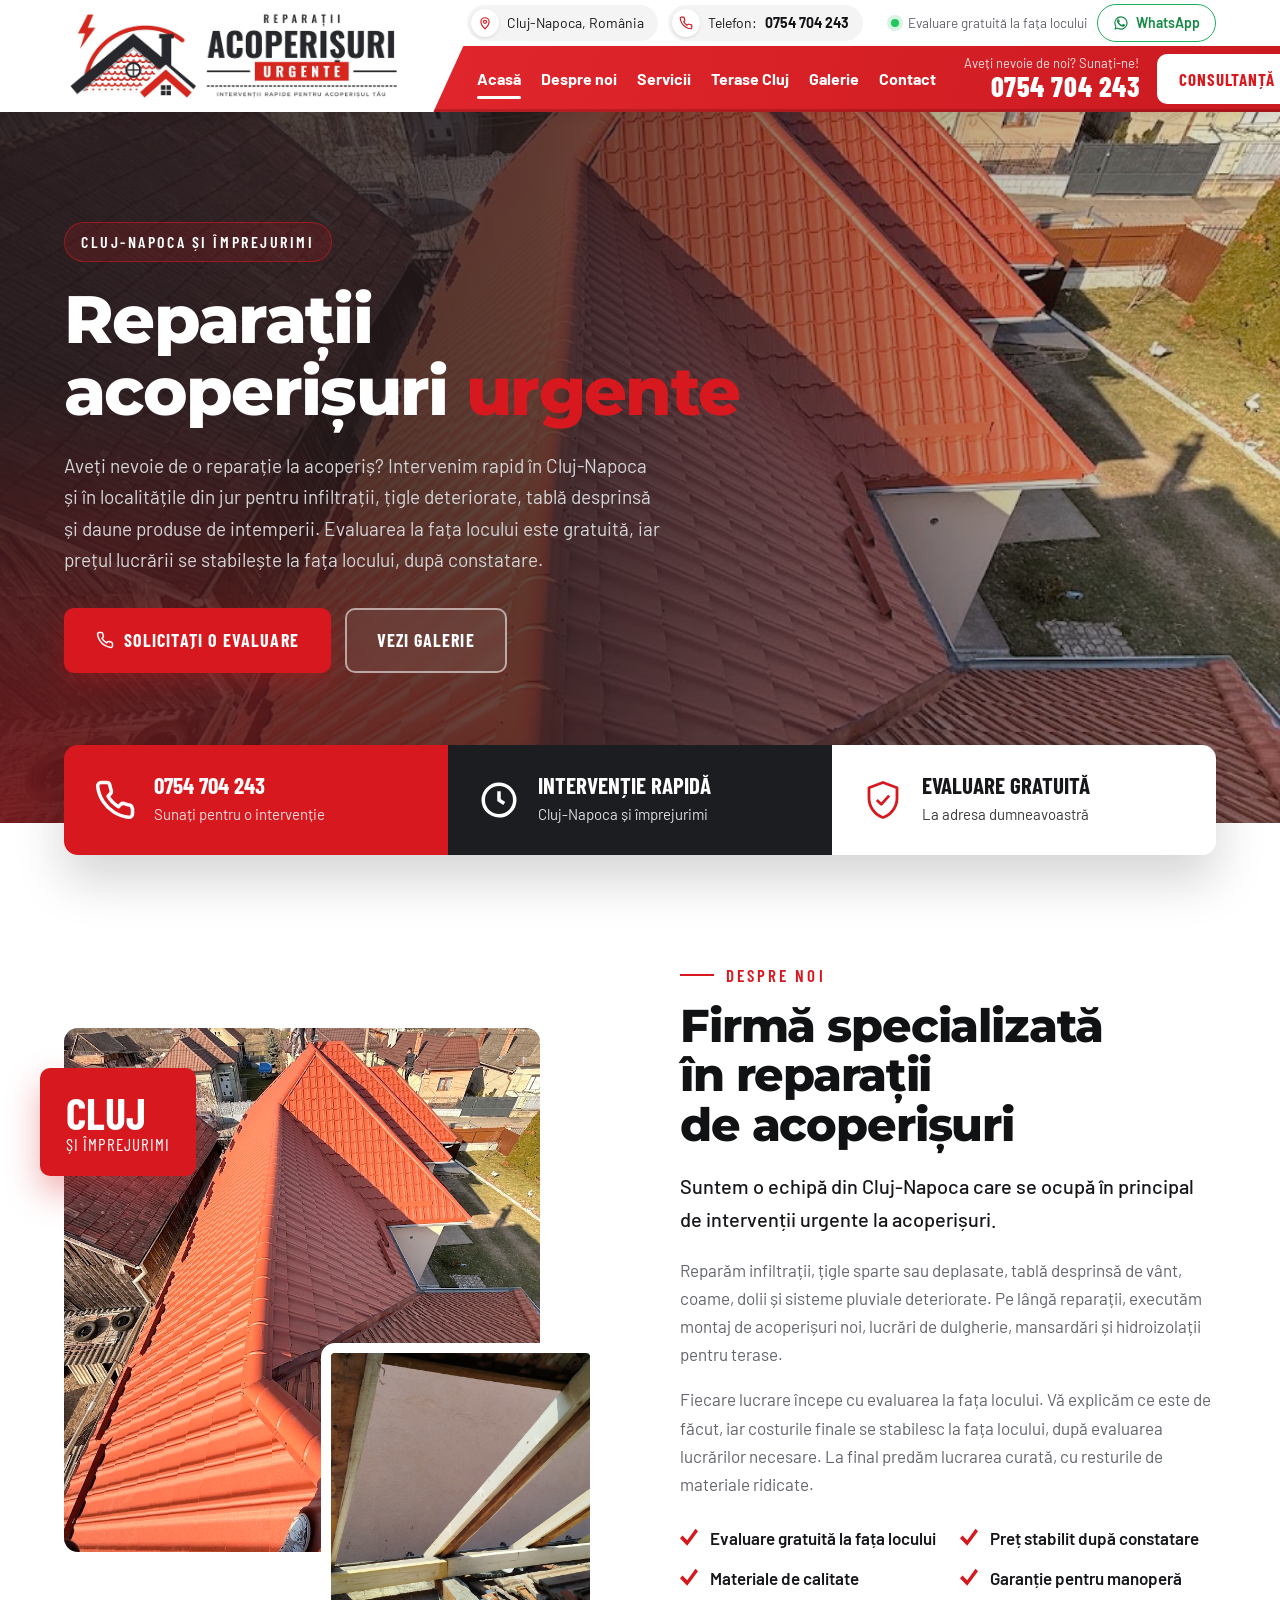
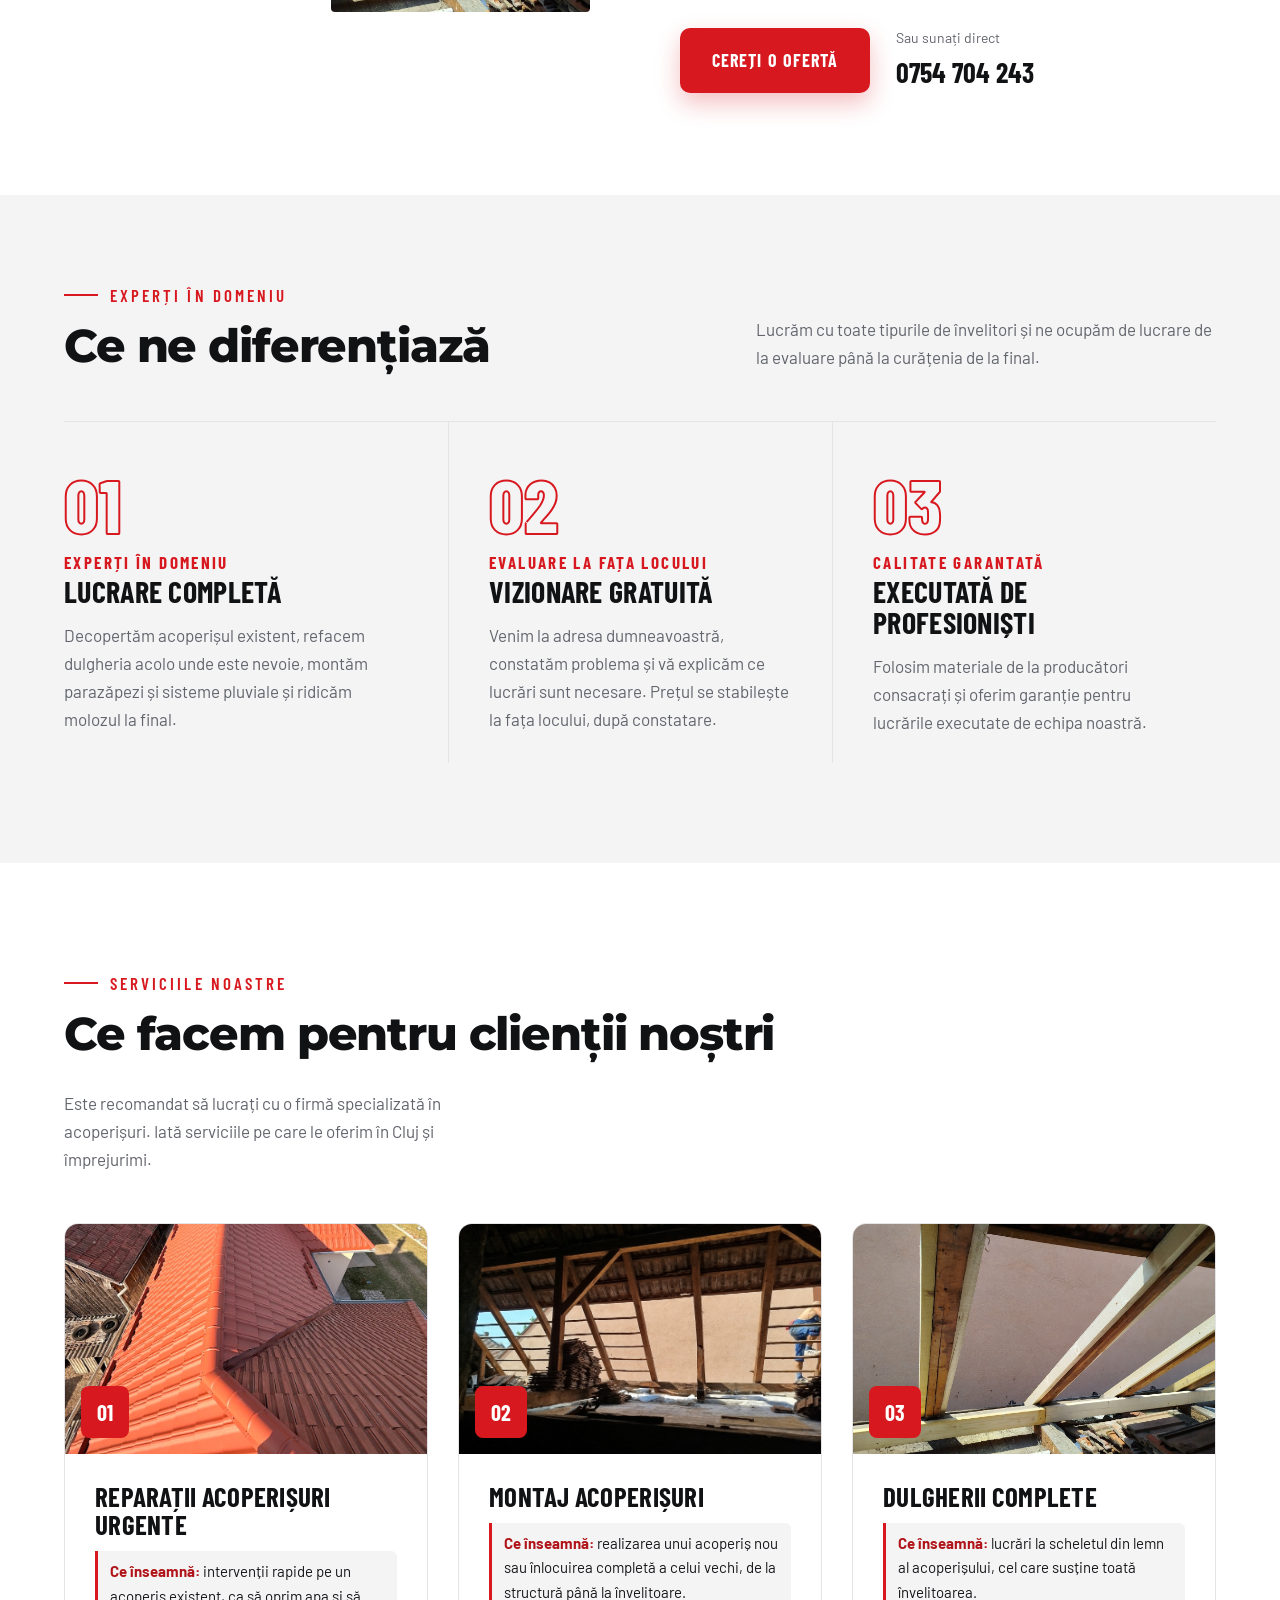
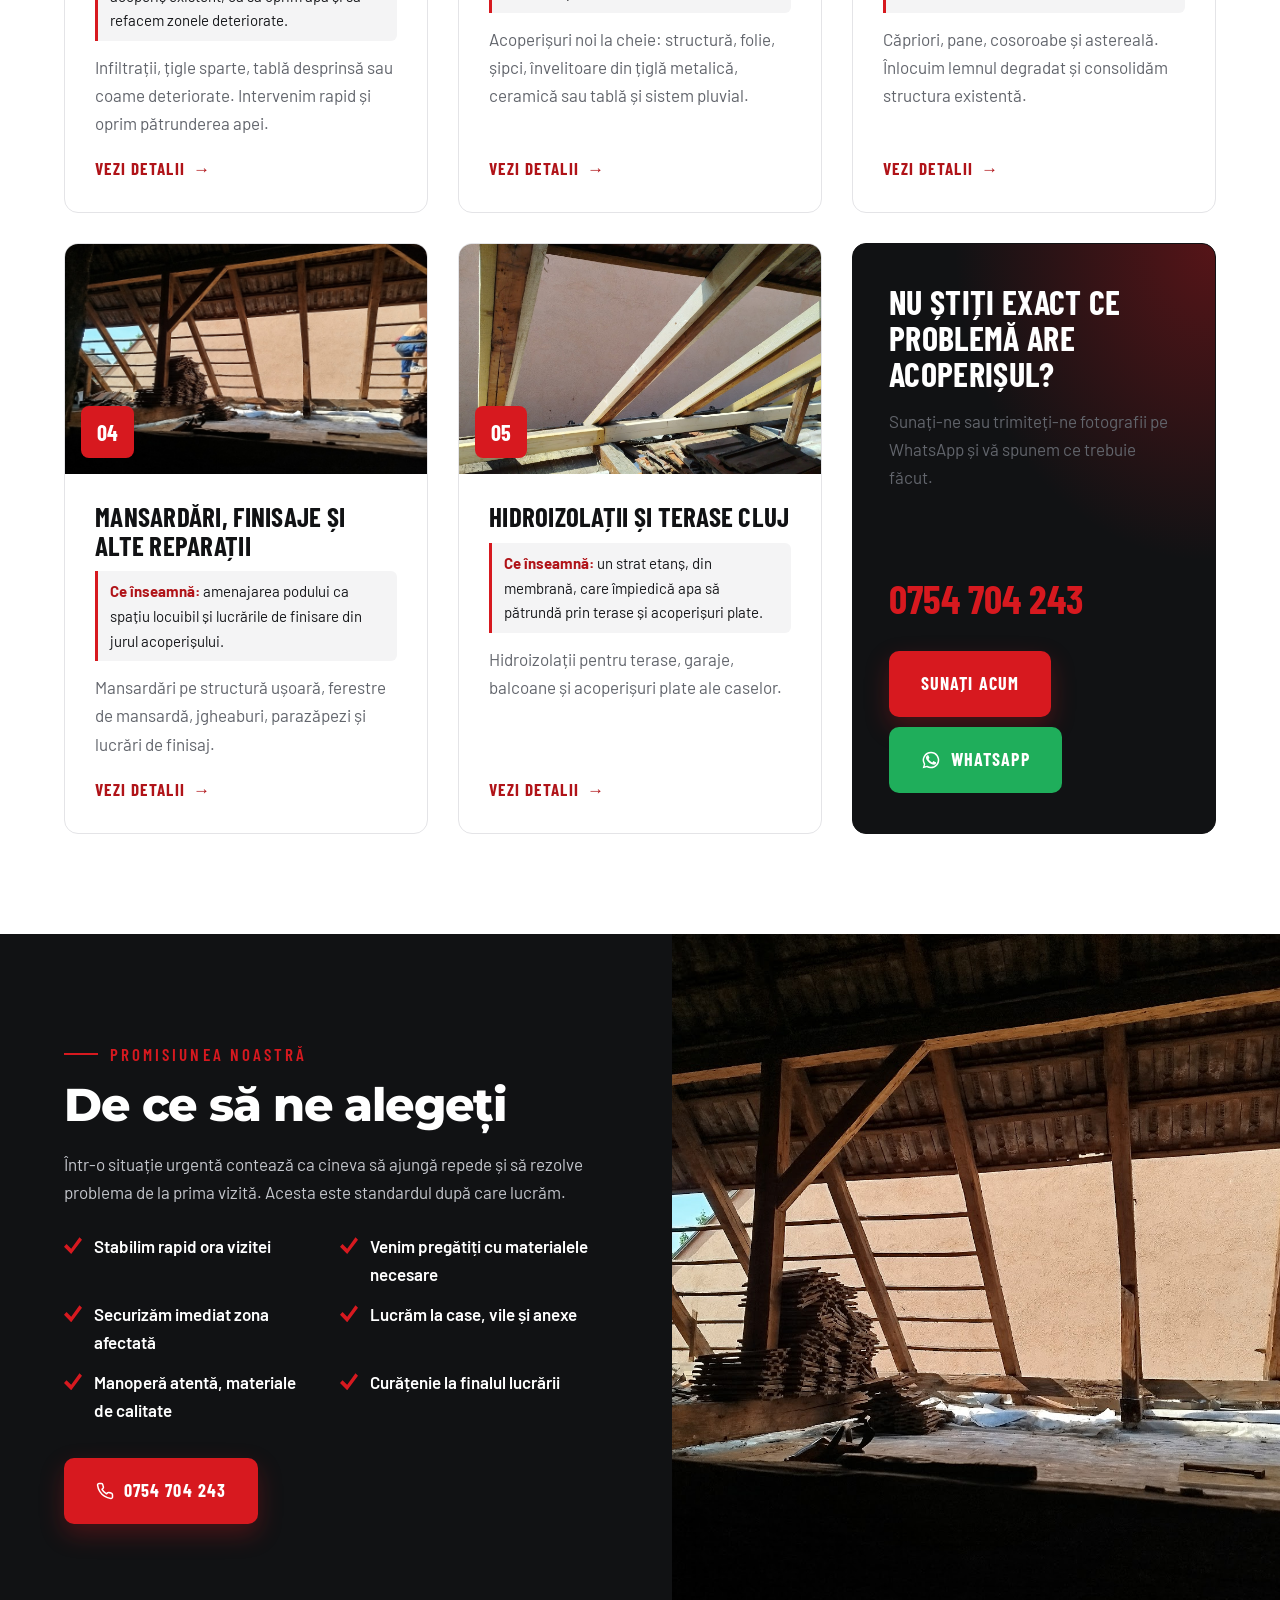
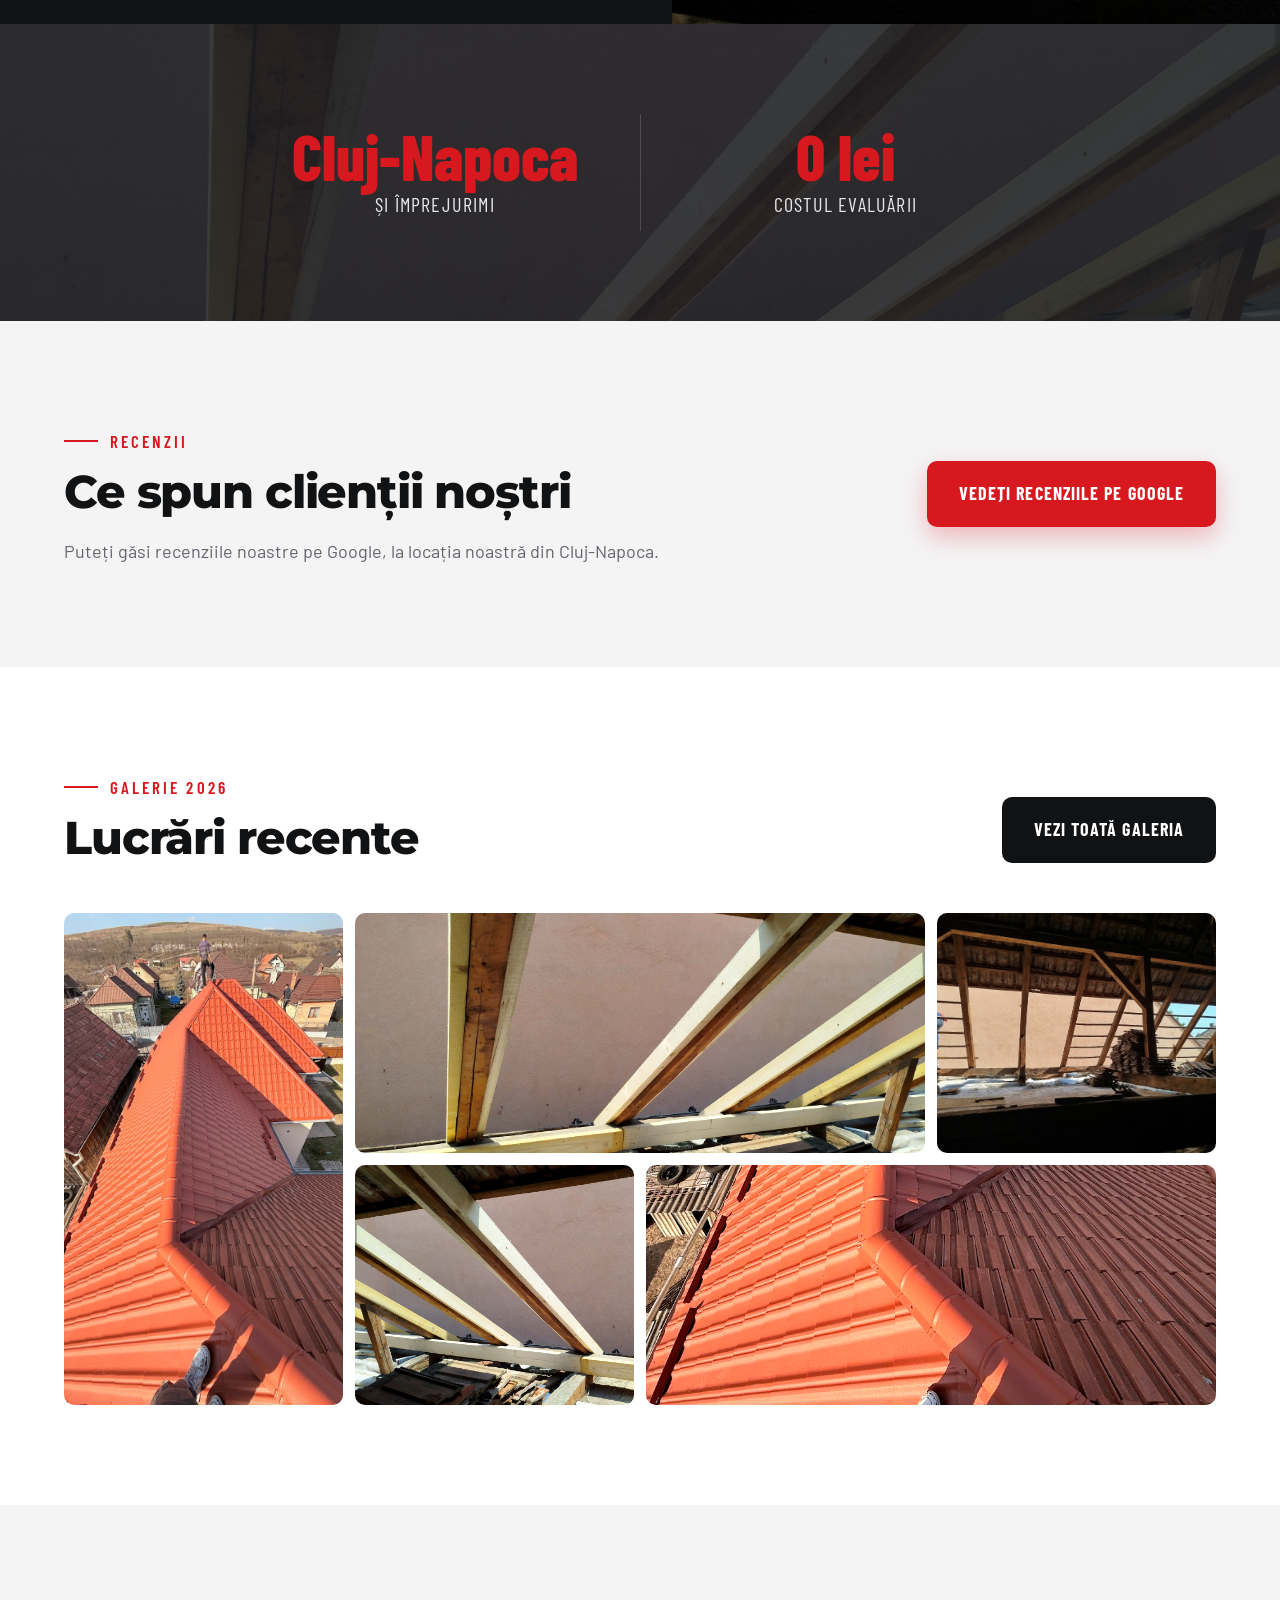
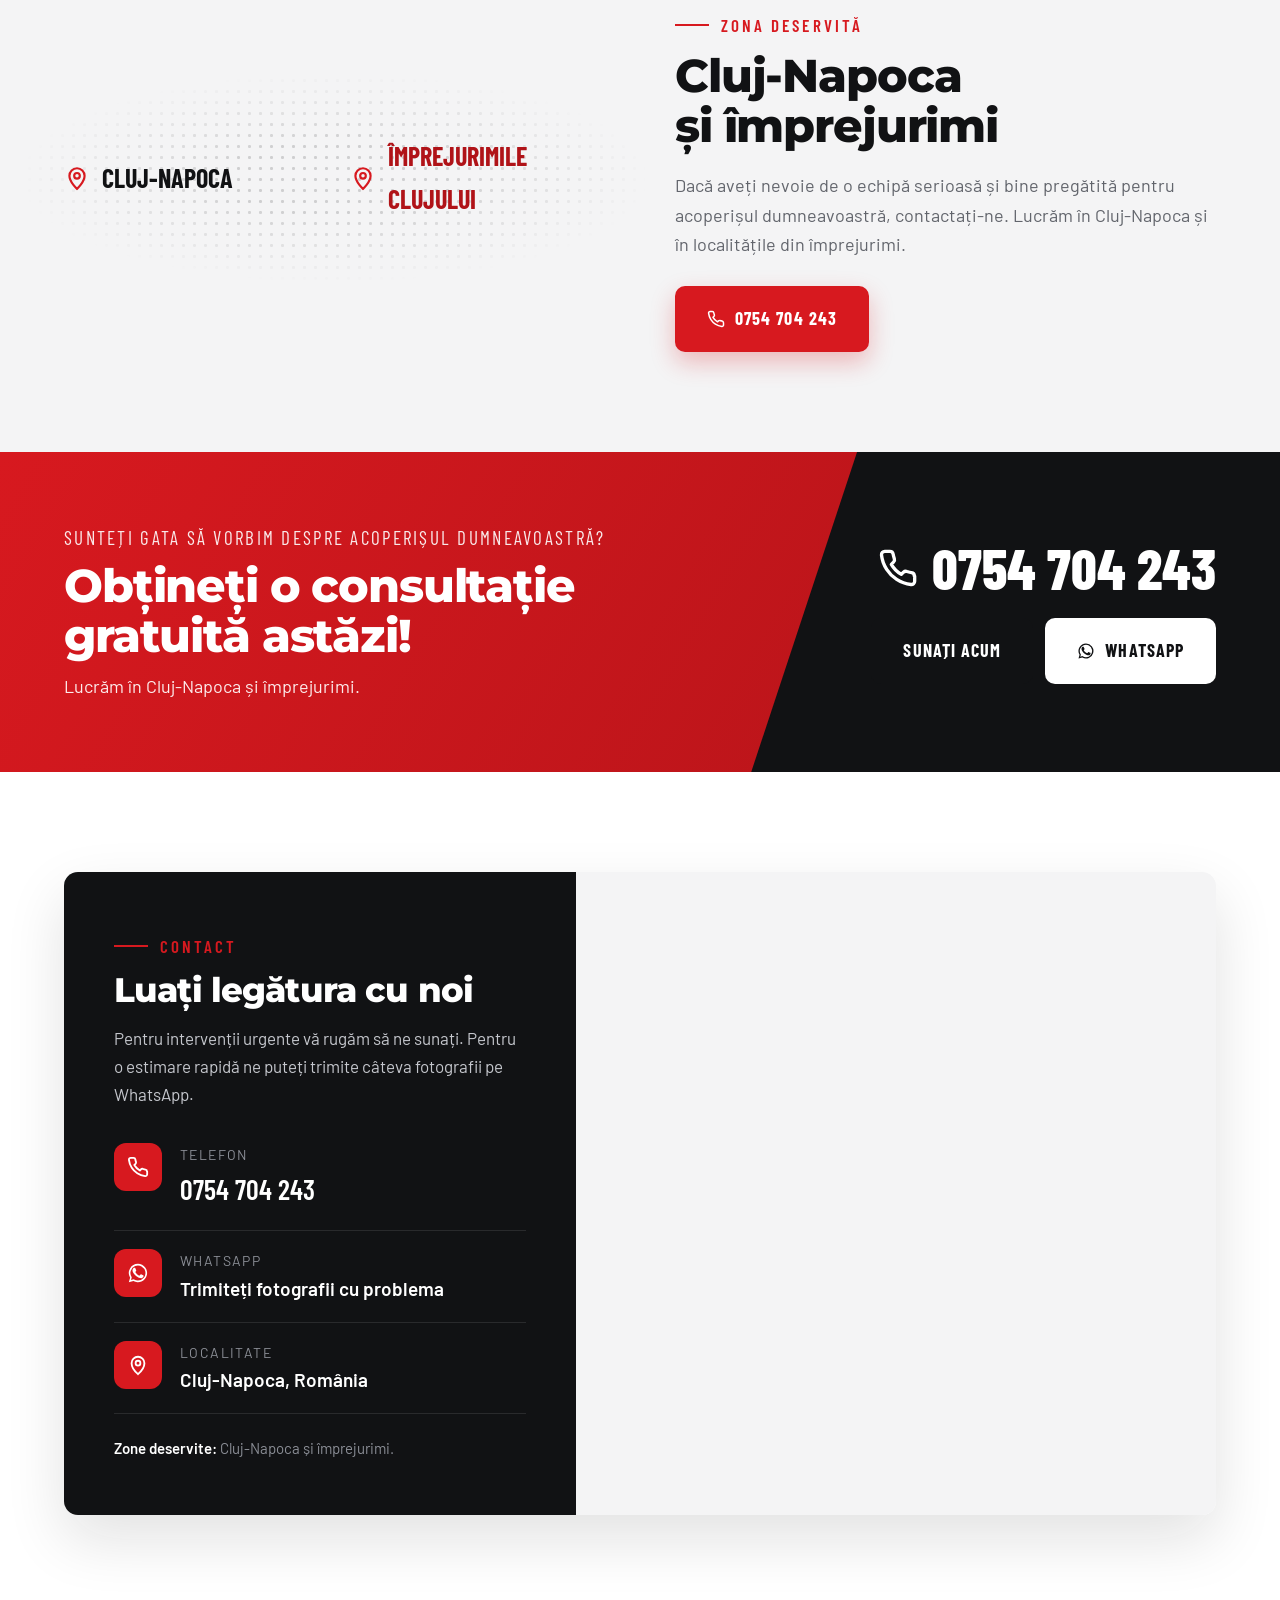
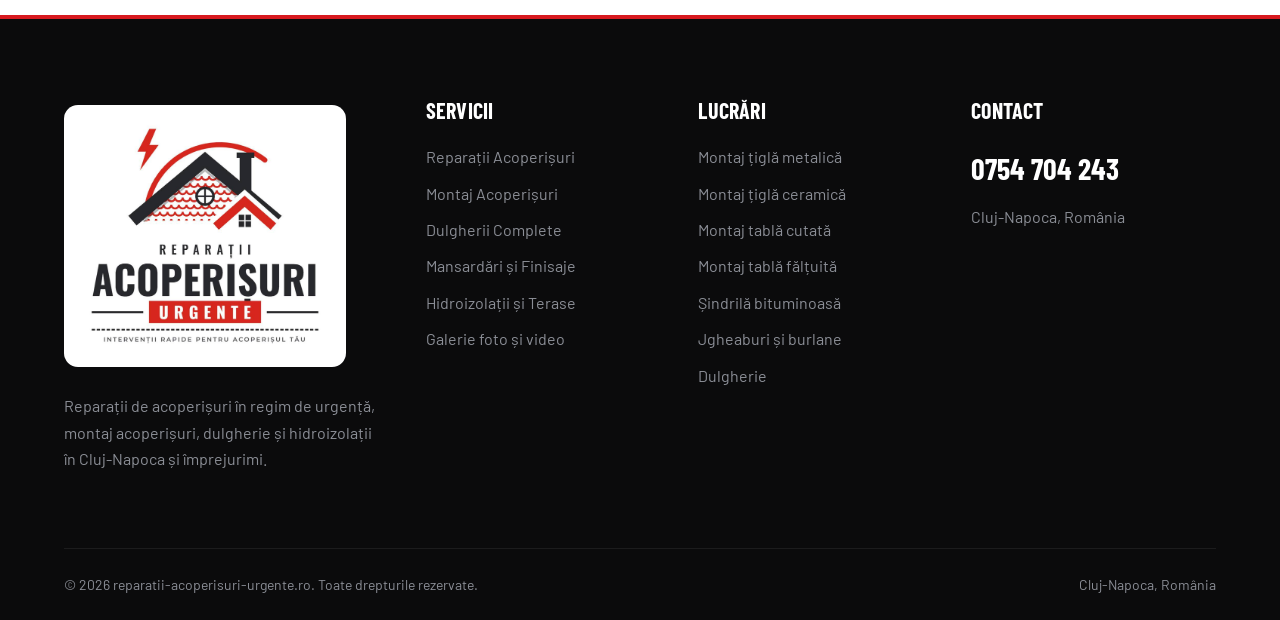
==== index.html @ 00cc834a "Site Reparații Acoperișuri Urgente – versiunea 2 Logo nou, header roșu, doar Cluj-Napoca și împrejur" ====
<!doctype html>
<html lang="ro">
<head>
<meta name="robots" content="noindex, nofollow">
<meta charset="utf-8">
<meta name="viewport" content="width=device-width, initial-scale=1">
<title>Reparații Acoperișuri Urgente Cluj-Napoca | 0754 704 243</title>
<meta name="description" content="Reparații acoperișuri urgente în Cluj-Napoca: infiltrații, țigle sparte, daune produse de furtună, jgheaburi, terase. Evaluare gratuită. Telefon: 0754 704 243.">
<link rel="canonical" href="https://reparatii-acoperisuri-urgente.ro/">
<meta property="og:title" content="Reparații Acoperișuri Urgente Cluj-Napoca | 0754 704 243">
<meta property="og:description" content="Reparații acoperișuri urgente în Cluj-Napoca: infiltrații, țigle sparte, daune produse de furtună, jgheaburi, terase. Evaluare gratuită. Telefon: 0754 704 243.">
<meta property="og:image" content="https://reparatii-acoperisuri-urgente.ro/img/g03.jpg">
<meta name="theme-color" content="#d7191f">
<link rel="icon" href="img/favicon.png" type="image/png">
<link rel="preconnect" href="https://fonts.googleapis.com">
<link rel="preconnect" href="https://fonts.gstatic.com" crossorigin>
<link href="https://fonts.googleapis.com/css2?family=Barlow:wght@400;500;600;700&family=Barlow+Condensed:wght@600;700;800&family=Montserrat:wght@500;600;700;800;900&display=swap" rel="stylesheet">
<link rel="stylesheet" href="css/style.css?v=4">
<script type="application/ld+json">{"@context":"https://schema.org","@type":"RoofingContractor","name":"Reparații Acoperișuri Urgente","telephone":"+40754704243","address":{"@type":"PostalAddress","addressLocality":"Cluj-Napoca","addressCountry":"RO"},"areaServed":"Cluj-Napoca și împrejurimi","url":"https://reparatii-acoperisuri-urgente.ro/"}</script>
</head>
<body>
<header class="header"><div class="wrap hd">
  <a class="logo" href="index.html" aria-label="Reparații Acoperișuri Urgente"><img class="logo-img" src="img/logo-header.png" alt="Reparații Acoperișuri Urgente – intervenții rapide pentru acoperișul tău"></a>
  <div class="hd-right">
  <div class="hd-top">
    <span class="chip"><i><svg viewBox="0 0 24 24" fill="none" stroke="currentColor" stroke-width="2"><path d="M12 22s7-6.2 7-12a7 7 0 0 0-14 0c0 5.8 7 12 7 12z"/><circle cx="12" cy="10" r="2.6"/></svg></i>Cluj-Napoca, România</span>
    <a class="chip" href="tel:+40754704243"><i><svg viewBox="0 0 24 24" fill="none" stroke="currentColor" stroke-width="2" stroke-linecap="round" stroke-linejoin="round"><path d="M22 16.9v3a2 2 0 0 1-2.2 2 19.8 19.8 0 0 1-8.6-3.1 19.5 19.5 0 0 1-6-6A19.8 19.8 0 0 1 2.1 4.2 2 2 0 0 1 4.1 2h3a2 2 0 0 1 2 1.7c.1.9.4 1.8.7 2.7a2 2 0 0 1-.5 2.1L8 9.8a16 16 0 0 0 6 6l1.3-1.3a2 2 0 0 1 2.1-.4c.9.3 1.8.6 2.7.7a2 2 0 0 1 1.7 2z"/></svg></i><span class="lbl">Telefon:</span> <b>0754 704 243</b></a>
    <span class="hd-note"><i class="dot"></i>Evaluare gratuită la fața locului</span>
    <a class="hd-wa" href="https://wa.me/40754704243?text=Bun%C4%83%20ziua%2C%20am%20o%20problem%C4%83%20la%20acoperi%C8%99%20%C8%99i%20v-a%C8%99%20trimite%20c%C3%A2teva%20poze." target="_blank" rel="noopener"><svg viewBox="0 0 24 24" fill="currentColor"><path d="M17.5 14.4c-.3-.1-1.8-.9-2-1-.3-.1-.5-.1-.7.1-.2.3-.8 1-.9 1.2-.2.2-.3.2-.6.1-.3-.1-1.3-.5-2.4-1.5-.9-.8-1.5-1.8-1.7-2.1-.2-.3 0-.5.1-.6l.4-.5c.2-.2.2-.3.3-.5.1-.2.1-.4 0-.5l-.9-2.2c-.2-.6-.5-.5-.7-.5h-.6c-.2 0-.5.1-.8.4-.3.3-1 1-1 2.5s1.1 2.9 1.2 3.1c.1.2 2.1 3.2 5.1 4.5.7.3 1.3.5 1.7.6.7.2 1.4.2 1.9.1.6-.1 1.8-.7 2-1.4.2-.7.2-1.3.2-1.4-.1-.2-.3-.3-.6-.4zM12 2a10 10 0 0 0-8.6 15.1L2 22l5-1.3A10 10 0 1 0 12 2zm0 18.2c-1.5 0-3-.4-4.3-1.2l-.3-.2-3 .8.8-2.9-.2-.3A8.2 8.2 0 1 1 12 20.2z"/></svg> WhatsApp</a>
  </div>
  <div class="hd-bar">
  <button class="burger" aria-label="Meniu"><span></span><span></span><span></span></button>
  <nav class="nav">
    <a href="index.html" class="active">Acasă</a>
    <a href="index.html#despre">Despre noi</a>
    <div class="dd"><span tabindex="0">Servicii</span>
      <div class="dd-menu"><a href="reparatii-acoperisuri.html">Reparații Acoperișuri</a><a href="montaj-acoperisuri.html">Montaj Acoperișuri</a><a href="dulgherii-complete.html">Dulgherii Complete</a><a href="mansardari-finisaje.html">Mansardări și Finisaje</a><a href="hidroizolatii-terase.html">Hidroizolații și Terase</a></div>
    </div>
    <a href="hidroizolatii-terase.html">Terase Cluj</a>
    <a href="galerie.html">Galerie</a>
    <a href="#contact">Contact</a>
  </nav>
  <a class="head-call" href="tel:+40754704243"><small>Aveți nevoie de noi? Sunați-ne!</small><b>0754 704 243</b></a>
  <a class="btn-cons" href="#contact">Consultanță</a>
  </div>
  </div>
</div></header>
<section class="hero" style="padding:0">
  <div class="hero-bg"></div>
  <div class="wrap"><div class="hero-text">
    <div class="over">Cluj-Napoca și împrejurimi</div>
    <h1>Reparații acoperișuri <span>urgente</span></h1>
    <p class="lead">Aveți nevoie de o reparație la acoperiș? Intervenim rapid în Cluj-Napoca și în localitățile din jur pentru infiltrații, țigle deteriorate, tablă desprinsă și daune produse de intemperii. Evaluarea la fața locului este gratuită, iar prețul lucrării se stabilește la fața locului, după constatare.</p>
    <div class="actions">
      <a class="btn btn-accent" href="tel:+40754704243"><svg viewBox="0 0 24 24" fill="none" stroke="currentColor" stroke-width="2" stroke-linecap="round" stroke-linejoin="round"><path d="M22 16.9v3a2 2 0 0 1-2.2 2 19.8 19.8 0 0 1-8.6-3.1 19.5 19.5 0 0 1-6-6A19.8 19.8 0 0 1 2.1 4.2 2 2 0 0 1 4.1 2h3a2 2 0 0 1 2 1.7c.1.9.4 1.8.7 2.7a2 2 0 0 1-.5 2.1L8 9.8a16 16 0 0 0 6 6l1.3-1.3a2 2 0 0 1 2.1-.4c.9.3 1.8.6 2.7.7a2 2 0 0 1 1.7 2z"/></svg> Solicitați o evaluare</a>
      <a class="btn btn-line" href="galerie.html">Vezi galerie</a>
    </div>
  </div></div>
</section>
<div class="hero-bar"><div class="wrap"><div class="row">
  <a class="cell" href="tel:+40754704243"><svg viewBox="0 0 24 24" fill="none" stroke="currentColor" stroke-width="2" stroke-linecap="round" stroke-linejoin="round"><path d="M22 16.9v3a2 2 0 0 1-2.2 2 19.8 19.8 0 0 1-8.6-3.1 19.5 19.5 0 0 1-6-6A19.8 19.8 0 0 1 2.1 4.2 2 2 0 0 1 4.1 2h3a2 2 0 0 1 2 1.7c.1.9.4 1.8.7 2.7a2 2 0 0 1-.5 2.1L8 9.8a16 16 0 0 0 6 6l1.3-1.3a2 2 0 0 1 2.1-.4c.9.3 1.8.6 2.7.7a2 2 0 0 1 1.7 2z"/></svg><div><b>0754 704 243</b><small>Sunați pentru o intervenție</small></div></a>
  <div class="cell"><svg viewBox="0 0 24 24" fill="none" stroke="currentColor" stroke-width="2"><circle cx="12" cy="12" r="9"/><path d="M12 7v5l3 2"/></svg><div><b>Intervenție rapidă</b><small>Cluj-Napoca și împrejurimi</small></div></div>
  <div class="cell"><svg viewBox="0 0 24 24" fill="none" stroke="currentColor" stroke-width="1.6" stroke-linejoin="round"><path d="M12 2 4 5v6c0 5 3.4 9.4 8 11 4.6-1.6 8-6 8-11V5z"/><path d="m8.5 12 2.5 2.5 4.5-5"/></svg><div><b>Evaluare gratuită</b><small>La adresa dumneavoastră</small></div></div>
</div></div></div>

<section id="despre"><div class="wrap about">
  <div class="about-img">
    <img class="a" src="img/g03.jpg" alt="Acoperiș din țiglă metalică montat în județul Cluj">
    <img class="b" src="img/g04.jpg" alt="Structură nouă de lemn la un acoperiș în reparație">
    <div class="tagbox"><b>Cluj</b><span>și împrejurimi</span></div>
  </div>
  <div>
    <div class="over-t">Despre noi</div>
    <h2 class="t">Firmă specializată în reparații de acoperișuri</h2>
    <p class="lead-p">Suntem o echipă din Cluj-Napoca care se ocupă în principal de intervenții urgente la acoperișuri.</p>
    <p>Reparăm infiltrații, țigle sparte sau deplasate, tablă desprinsă de vânt, coame, dolii și sisteme pluviale deteriorate. Pe lângă reparații, executăm montaj de acoperișuri noi, lucrări de dulgherie, mansardări și hidroizolații pentru terase.</p>
    <p>Fiecare lucrare începe cu evaluarea la fața locului. Vă explicăm ce este de făcut, iar costurile finale se stabilesc la fața locului, după evaluarea lucrărilor necesare. La final predăm lucrarea curată, cu resturile de materiale ridicate.</p>
    <ul class="ticks"><li>Evaluare gratuită la fața locului</li><li>Preț stabilit după constatare</li><li>Materiale de calitate</li><li>Garanție pentru manoperă</li></ul>
    <div class="about-call">
      <a class="btn btn-accent" href="#contact">Cereți o ofertă</a>
      <a class="num" href="tel:+40754704243"><small>Sau sunați direct</small><b>0754 704 243</b></a>
    </div>
  </div>
</div></section>

<section class="paper" style="padding-top:80px"><div class="wrap">
  <div class="head-row">
    <div><div class="over-t">Experți în domeniu</div><h2 class="t">Ce ne diferențiază</h2></div>
    <p>Lucrăm cu toate tipurile de învelitori și ne ocupăm de lucrare de la evaluare până la curățenia de la final.</p>
  </div>
  <div class="diff-grid">
    <div class="diff-item"><div class="n">01</div><h3><small>Experți în domeniu</small>Lucrare completă</h3>
      <p>Decopertăm acoperișul existent, refacem dulgheria acolo unde este nevoie, montăm parazăpezi și sisteme pluviale și ridicăm molozul la final.</p></div>
    <div class="diff-item"><div class="n">02</div><h3><small>Evaluare la fața locului</small>Vizionare gratuită</h3>
      <p>Venim la adresa dumneavoastră, constatăm problema și vă explicăm ce lucrări sunt necesare. Prețul se stabilește la fața locului, după constatare.</p></div>
    <div class="diff-item"><div class="n">03</div><h3><small>Calitate garantată</small>Executată de profesioniști</h3>
      <p>Folosim materiale de la producători consacrați și oferim garanție pentru lucrările executate de echipa noastră.</p></div>
  </div>
</div></section>

<section><div class="wrap">
  <div class="head-row">
    <div><div class="over-t">Serviciile noastre</div><h2 class="t">Ce facem pentru clienții noștri</h2></div>
    <p>Este recomandat să lucrați cu o firmă specializată în acoperișuri. Iată serviciile pe care le oferim în Cluj și împrejurimi.</p>
  </div>
  <div class="svc-grid">
    <a class="svc" href="reparatii-acoperisuri.html">
      <div class="ph"><img src="img/g03.jpg" alt="Reparații Acoperișuri Urgente" loading="lazy" style="object-position:center 70%"><span class="num">01</span></div>
      <div class="bd"><h3>Reparații Acoperișuri Urgente</h3><p class="def"><b>Ce înseamnă:</b> intervenții rapide pe un acoperiș existent, ca să oprim apa și să refacem zonele deteriorate.</p><p>Infiltrații, țigle sparte, tablă desprinsă sau coame deteriorate. Intervenim rapid și oprim pătrunderea apei.</p><span class="go">Vezi detalii</span></div>
    </a><a class="svc" href="montaj-acoperisuri.html">
      <div class="ph"><img src="img/g01.jpg" alt="Montaj Acoperișuri" loading="lazy" style="object-position:center 40%"><span class="num">02</span></div>
      <div class="bd"><h3>Montaj Acoperișuri</h3><p class="def"><b>Ce înseamnă:</b> realizarea unui acoperiș nou sau înlocuirea completă a celui vechi, de la structură până la învelitoare.</p><p>Acoperișuri noi la cheie: structură, folie, șipci, învelitoare din țiglă metalică, ceramică sau tablă și sistem pluvial.</p><span class="go">Vezi detalii</span></div>
    </a><a class="svc" href="dulgherii-complete.html">
      <div class="ph"><img src="img/g04.jpg" alt="Dulgherii Complete" loading="lazy" style="object-position:left center"><span class="num">03</span></div>
      <div class="bd"><h3>Dulgherii Complete</h3><p class="def"><b>Ce înseamnă:</b> lucrări la scheletul din lemn al acoperișului, cel care susține toată învelitoarea.</p><p>Căpriori, pane, cosoroabe și astereală. Înlocuim lemnul degradat și consolidăm structura existentă.</p><span class="go">Vezi detalii</span></div>
    </a><a class="svc" href="mansardari-finisaje.html">
      <div class="ph"><img src="img/g01.jpg" alt="Mansardări, Finisaje și Alte Reparații" loading="lazy" style="object-position:right center"><span class="num">04</span></div>
      <div class="bd"><h3>Mansardări, Finisaje și Alte Reparații</h3><p class="def"><b>Ce înseamnă:</b> amenajarea podului ca spațiu locuibil și lucrările de finisare din jurul acoperișului.</p><p>Mansardări pe structură ușoară, ferestre de mansardă, jgheaburi, parazăpezi și lucrări de finisaj.</p><span class="go">Vezi detalii</span></div>
    </a><a class="svc" href="hidroizolatii-terase.html">
      <div class="ph"><img src="img/g04.jpg" alt="Hidroizolații și Terase Cluj" loading="lazy" style="object-position:right center"><span class="num">05</span></div>
      <div class="bd"><h3>Hidroizolații și Terase Cluj</h3><p class="def"><b>Ce înseamnă:</b> un strat etanș, din membrană, care împiedică apa să pătrundă prin terase și acoperișuri plate.</p><p>Hidroizolații pentru terase, garaje, balcoane și acoperișuri plate ale caselor.</p><span class="go">Vezi detalii</span></div>
    </a>
    <div class="svc cta-card">
      <h3>Nu știți exact ce problemă are acoperișul?</h3>
      <p>Sunați-ne sau trimiteți-ne fotografii pe WhatsApp și vă spunem ce trebuie făcut.</p>
      <a class="big" href="tel:+40754704243">0754 704 243</a>
      <div class="cta-btns">
        <a class="btn btn-accent" href="tel:+40754704243">Sunați acum</a>
        <a class="btn btn-wa" href="https://wa.me/40754704243?text=Bun%C4%83%20ziua%2C%20am%20o%20problem%C4%83%20la%20acoperi%C8%99%20%C8%99i%20v-a%C8%99%20trimite%20c%C3%A2teva%20poze." target="_blank" rel="noopener"><svg viewBox="0 0 24 24" fill="currentColor"><path d="M17.5 14.4c-.3-.1-1.8-.9-2-1-.3-.1-.5-.1-.7.1-.2.3-.8 1-.9 1.2-.2.2-.3.2-.6.1-.3-.1-1.3-.5-2.4-1.5-.9-.8-1.5-1.8-1.7-2.1-.2-.3 0-.5.1-.6l.4-.5c.2-.2.2-.3.3-.5.1-.2.1-.4 0-.5l-.9-2.2c-.2-.6-.5-.5-.7-.5h-.6c-.2 0-.5.1-.8.4-.3.3-1 1-1 2.5s1.1 2.9 1.2 3.1c.1.2 2.1 3.2 5.1 4.5.7.3 1.3.5 1.7.6.7.2 1.4.2 1.9.1.6-.1 1.8-.7 2-1.4.2-.7.2-1.3.2-1.4-.1-.2-.3-.3-.6-.4zM12 2a10 10 0 0 0-8.6 15.1L2 22l5-1.3A10 10 0 1 0 12 2zm0 18.2c-1.5 0-3-.4-4.3-1.2l-.3-.2-3 .8.8-2.9-.2-.3A8.2 8.2 0 1 1 12 20.2z"/></svg> WhatsApp</a>
      </div>
    </div>
  </div>
</div></section>

<section class="dark why">
  <div class="txt">
    <div class="over-t">Promisiunea noastră</div>
    <h2 class="t">De ce să ne alegeți</h2>
    <p>Într-o situație urgentă contează ca cineva să ajungă repede și să rezolve problema de la prima vizită. Acesta este standardul după care lucrăm.</p>
    <ul class="ticks"><li>Stabilim rapid ora vizitei</li><li>Venim pregătiți cu materialele necesare</li><li>Securizăm imediat zona afectată</li><li>Lucrăm la case, vile și anexe</li><li>Manoperă atentă, materiale de calitate</li><li>Curățenie la finalul lucrării</li></ul>
    <a class="btn btn-accent" href="tel:+40754704243"><svg viewBox="0 0 24 24" fill="none" stroke="currentColor" stroke-width="2" stroke-linecap="round" stroke-linejoin="round"><path d="M22 16.9v3a2 2 0 0 1-2.2 2 19.8 19.8 0 0 1-8.6-3.1 19.5 19.5 0 0 1-6-6A19.8 19.8 0 0 1 2.1 4.2 2 2 0 0 1 4.1 2h3a2 2 0 0 1 2 1.7c.1.9.4 1.8.7 2.7a2 2 0 0 1-.5 2.1L8 9.8a16 16 0 0 0 6 6l1.3-1.3a2 2 0 0 1 2.1-.4c.9.3 1.8.6 2.7.7a2 2 0 0 1 1.7 2z"/></svg> 0754 704 243</a>
  </div>
  <div class="img"></div>
</section>

<section class="stats"><div class="wrap">
  <div class="stat-row two">
    <div class="stat"><b>Cluj-Napoca</b><span>și împrejurimi</span></div>
    <div class="stat"><b>0 lei</b><span>Costul evaluării</span></div>
  </div>
</div></section>

<section class="paper"><div class="wrap">
  <div class="rev-simple">
    <div><div class="over-t">Recenzii</div><h2 class="t">Ce spun clienții noștri</h2>
    <p>Puteți găsi recenziile noastre pe Google, la locația noastră din Cluj-Napoca.</p></div>
    <a class="btn btn-accent" href="https://www.google.com/maps/place/Reparatii+acoperisuri+urgent+cluj/@46.7752214,23.5715653,17z" target="_blank" rel="noopener">Vedeți recenziile pe Google</a>
  </div>
</div></section>

<section><div class="wrap">
  <div class="head-row">
    <div><div class="over-t">Galerie 2026</div><h2 class="t">Lucrări recente</h2></div>
    <a class="btn btn-dark" href="galerie.html">Vezi toată galeria</a>
  </div>
  <div class="gallery">
    <a href="img/g03.jpg" class="h2"><img src="img/g03.jpg" alt="Acoperiș nou din țiglă metalică" loading="lazy"></a>
    <a href="img/g04.jpg" class="w2 warm"><img src="img/g04.jpg" alt="Căpriori noi montați" loading="lazy"></a>
    <a href="img/g01.jpg" class="mir"><img src="img/g01.jpg" alt="Decopertare și refacere structură" loading="lazy"></a>
    <a href="img/g04.jpg" class="mir cool"><img src="img/g04.jpg" alt="Structură de lemn refăcută" loading="lazy" style="object-position:right center"></a>
    <a href="img/g03.jpg" class="w2 cool"><img src="img/g03.jpg" alt="Coamă și dolie din țiglă metalică" loading="lazy" style="object-position:center 85%"></a>
  </div>
</div></section>

<section class="cities paper"><div class="wrap cities-grid">
  <ul class="city-list">
    <li><svg viewBox="0 0 24 24" fill="none" stroke="currentColor" stroke-width="2"><path d="M12 22s7-6.2 7-12a7 7 0 0 0-14 0c0 5.8 7 12 7 12z"/><circle cx="12" cy="10" r="2.6"/></svg>Cluj-Napoca</li><li><svg viewBox="0 0 24 24" fill="none" stroke="currentColor" stroke-width="2"><path d="M12 22s7-6.2 7-12a7 7 0 0 0-14 0c0 5.8 7 12 7 12z"/><circle cx="12" cy="10" r="2.6"/></svg>Împrejurimile Clujului</li>
  </ul>
  <div>
    <div class="over-t">Zona deservită</div>
    <h2 class="t">Cluj-Napoca și împrejurimi</h2>
    <p>Dacă aveți nevoie de o echipă serioasă și bine pregătită pentru acoperișul dumneavoastră, contactați-ne. Lucrăm în Cluj-Napoca și în localitățile din împrejurimi.</p>
    <a class="btn btn-accent" href="tel:+40754704243"><svg viewBox="0 0 24 24" fill="none" stroke="currentColor" stroke-width="2" stroke-linecap="round" stroke-linejoin="round"><path d="M22 16.9v3a2 2 0 0 1-2.2 2 19.8 19.8 0 0 1-8.6-3.1 19.5 19.5 0 0 1-6-6A19.8 19.8 0 0 1 2.1 4.2 2 2 0 0 1 4.1 2h3a2 2 0 0 1 2 1.7c.1.9.4 1.8.7 2.7a2 2 0 0 1-.5 2.1L8 9.8a16 16 0 0 0 6 6l1.3-1.3a2 2 0 0 1 2.1-.4c.9.3 1.8.6 2.7.7a2 2 0 0 1 1.7 2z"/></svg> 0754 704 243</a>
  </div>
</div></section>
<section class="cta"><div class="wrap">
  <div>
    <div class="small">Sunteți gata să vorbim despre acoperișul dumneavoastră?</div>
    <h2>Obțineți o consultație gratuită astăzi!</h2>
    <p>Lucrăm în Cluj-Napoca și împrejurimi.</p>
  </div>
  <div class="right">
    <a class="phone" href="tel:+40754704243"><svg viewBox="0 0 24 24" fill="none" stroke="currentColor" stroke-width="2" stroke-linecap="round" stroke-linejoin="round"><path d="M22 16.9v3a2 2 0 0 1-2.2 2 19.8 19.8 0 0 1-8.6-3.1 19.5 19.5 0 0 1-6-6A19.8 19.8 0 0 1 2.1 4.2 2 2 0 0 1 4.1 2h3a2 2 0 0 1 2 1.7c.1.9.4 1.8.7 2.7a2 2 0 0 1-.5 2.1L8 9.8a16 16 0 0 0 6 6l1.3-1.3a2 2 0 0 1 2.1-.4c.9.3 1.8.6 2.7.7a2 2 0 0 1 1.7 2z"/></svg>0754 704 243</a>
    <div class="btns">
      <a class="btn btn-dark" href="tel:+40754704243">Sunați acum</a>
      <a class="btn btn-white" href="https://wa.me/40754704243?text=Bun%C4%83%20ziua%2C%20am%20o%20problem%C4%83%20la%20acoperi%C8%99%20%C8%99i%20v-a%C8%99%20trimite%20c%C3%A2teva%20poze." target="_blank" rel="noopener"><svg viewBox="0 0 24 24" fill="currentColor"><path d="M17.5 14.4c-.3-.1-1.8-.9-2-1-.3-.1-.5-.1-.7.1-.2.3-.8 1-.9 1.2-.2.2-.3.2-.6.1-.3-.1-1.3-.5-2.4-1.5-.9-.8-1.5-1.8-1.7-2.1-.2-.3 0-.5.1-.6l.4-.5c.2-.2.2-.3.3-.5.1-.2.1-.4 0-.5l-.9-2.2c-.2-.6-.5-.5-.7-.5h-.6c-.2 0-.5.1-.8.4-.3.3-1 1-1 2.5s1.1 2.9 1.2 3.1c.1.2 2.1 3.2 5.1 4.5.7.3 1.3.5 1.7.6.7.2 1.4.2 1.9.1.6-.1 1.8-.7 2-1.4.2-.7.2-1.3.2-1.4-.1-.2-.3-.3-.6-.4zM12 2a10 10 0 0 0-8.6 15.1L2 22l5-1.3A10 10 0 1 0 12 2zm0 18.2c-1.5 0-3-.4-4.3-1.2l-.3-.2-3 .8.8-2.9-.2-.3A8.2 8.2 0 1 1 12 20.2z"/></svg> WhatsApp</a>
    </div>
  </div>
</div></section>
<section id="contact"><div class="wrap">
  <div class="contact">
    <div class="info">
      <div class="over-t">Contact</div>
      <h2>Luați legătura cu noi</h2>
      <p>Pentru intervenții urgente vă rugăm să ne sunați. Pentru o estimare rapidă ne puteți trimite câteva fotografii pe WhatsApp.</p>
      <div class="item"><span class="ic2"><svg viewBox="0 0 24 24" fill="none" stroke="currentColor" stroke-width="2" stroke-linecap="round" stroke-linejoin="round"><path d="M22 16.9v3a2 2 0 0 1-2.2 2 19.8 19.8 0 0 1-8.6-3.1 19.5 19.5 0 0 1-6-6A19.8 19.8 0 0 1 2.1 4.2 2 2 0 0 1 4.1 2h3a2 2 0 0 1 2 1.7c.1.9.4 1.8.7 2.7a2 2 0 0 1-.5 2.1L8 9.8a16 16 0 0 0 6 6l1.3-1.3a2 2 0 0 1 2.1-.4c.9.3 1.8.6 2.7.7a2 2 0 0 1 1.7 2z"/></svg></span><div><small>Telefon</small><b class="ph"><a href="tel:+40754704243">0754 704 243</a></b></div></div>
      <div class="item"><span class="ic2"><svg viewBox="0 0 24 24" fill="currentColor"><path d="M17.5 14.4c-.3-.1-1.8-.9-2-1-.3-.1-.5-.1-.7.1-.2.3-.8 1-.9 1.2-.2.2-.3.2-.6.1-.3-.1-1.3-.5-2.4-1.5-.9-.8-1.5-1.8-1.7-2.1-.2-.3 0-.5.1-.6l.4-.5c.2-.2.2-.3.3-.5.1-.2.1-.4 0-.5l-.9-2.2c-.2-.6-.5-.5-.7-.5h-.6c-.2 0-.5.1-.8.4-.3.3-1 1-1 2.5s1.1 2.9 1.2 3.1c.1.2 2.1 3.2 5.1 4.5.7.3 1.3.5 1.7.6.7.2 1.4.2 1.9.1.6-.1 1.8-.7 2-1.4.2-.7.2-1.3.2-1.4-.1-.2-.3-.3-.6-.4zM12 2a10 10 0 0 0-8.6 15.1L2 22l5-1.3A10 10 0 1 0 12 2zm0 18.2c-1.5 0-3-.4-4.3-1.2l-.3-.2-3 .8.8-2.9-.2-.3A8.2 8.2 0 1 1 12 20.2z"/></svg></span><div><small>WhatsApp</small><b><a href="https://wa.me/40754704243?text=Bun%C4%83%20ziua%2C%20am%20o%20problem%C4%83%20la%20acoperi%C8%99%20%C8%99i%20v-a%C8%99%20trimite%20c%C3%A2teva%20poze." target="_blank" rel="noopener">Trimiteți fotografii cu problema</a></b></div></div>
      <div class="item"><span class="ic2"><svg viewBox="0 0 24 24" fill="none" stroke="currentColor" stroke-width="2"><path d="M12 22s7-6.2 7-12a7 7 0 0 0-14 0c0 5.8 7 12 7 12z"/><circle cx="12" cy="10" r="2.6"/></svg></span><div><small>Localitate</small><b>Cluj-Napoca, România</b></div></div>
      <div class="zones"><b>Zone deservite:</b> Cluj-Napoca și împrejurimi.</div>
    </div>
    <div class="map"><iframe src="https://www.google.com/maps?q=Reparatii+acoperisuri+urgent+cluj&output=embed" loading="lazy" referrerpolicy="no-referrer-when-downgrade" title="Hartă Cluj-Napoca"></iframe></div>
  </div>
</div></section>
<footer class="footer"><div class="wrap">
  <div class="cols">
    <div>
      <a href="index.html" class="logo"><span class="logo-card"><img src="img/logo-full.png" alt="Reparații Acoperișuri Urgente"></span></a>
      <p style="margin-top:20px">Reparații de acoperișuri în regim de urgență, montaj acoperișuri, dulgherie și hidroizolații în Cluj-Napoca și împrejurimi.</p>
    </div>
    <div><h4>Servicii</h4><ul><li><a href="reparatii-acoperisuri.html">Reparații Acoperișuri</a></li><li><a href="montaj-acoperisuri.html">Montaj Acoperișuri</a></li><li><a href="dulgherii-complete.html">Dulgherii Complete</a></li><li><a href="mansardari-finisaje.html">Mansardări și Finisaje</a></li><li><a href="hidroizolatii-terase.html">Hidroizolații și Terase</a></li><li><a href="galerie.html">Galerie foto și video</a></li></ul></div>
    <div><h4>Lucrări</h4><ul>
      <li><a href="montaj-acoperisuri.html">Montaj țiglă metalică</a></li>
      <li><a href="montaj-acoperisuri.html">Montaj țiglă ceramică</a></li>
      <li><a href="montaj-acoperisuri.html">Montaj tablă cutată</a></li>
      <li><a href="montaj-acoperisuri.html">Montaj tablă fălțuită</a></li>
      <li><a href="mansardari-finisaje.html">Șindrilă bituminoasă</a></li>
      <li><a href="mansardari-finisaje.html">Jgheaburi și burlane</a></li>
      <li><a href="dulgherii-complete.html">Dulgherie</a></li>
    </ul></div>
    <div><h4>Contact</h4><ul>
      <li><a class="ph" href="tel:+40754704243">0754 704 243</a></li>
      <li>Cluj-Napoca, România</li>
    </ul></div>
  </div>
  <div class="bottom"><span>© <span data-year>2026</span> reparatii-acoperisuri-urgente.ro. Toate drepturile rezervate.</span><span>Cluj-Napoca, România</span></div>
</div></footer>
<a class="float-call" href="tel:+40754704243" aria-label="Sunați acum"><svg viewBox="0 0 24 24" fill="none" stroke="currentColor" stroke-width="2" stroke-linecap="round" stroke-linejoin="round"><path d="M22 16.9v3a2 2 0 0 1-2.2 2 19.8 19.8 0 0 1-8.6-3.1 19.5 19.5 0 0 1-6-6A19.8 19.8 0 0 1 2.1 4.2 2 2 0 0 1 4.1 2h3a2 2 0 0 1 2 1.7c.1.9.4 1.8.7 2.7a2 2 0 0 1-.5 2.1L8 9.8a16 16 0 0 0 6 6l1.3-1.3a2 2 0 0 1 2.1-.4c.9.3 1.8.6 2.7.7a2 2 0 0 1 1.7 2z"/></svg></a>
<script src="js/main.js?v=2"></script>
</body>
</html>
---- css/style.css ----
/* Reparații Acoperișuri Urgente — stil comun */
:root {
  /* culorile logo-ului: roșu + negru grafit */
  --dark: #111214;
  --dark-2: #1b1d21;
  --dark-3: #2b2e34;
  --accent: #d7191f;
  --accent-dk: #b01318;
  --paper: #f4f4f5;
  --ink: #16171a;
  --muted: #62656c;
  --line: #e4e4e7;
  --head: "Barlow Condensed", "Arial Narrow", Arial, sans-serif;
  --display: "Montserrat", "Segoe UI", Arial, sans-serif;
  --body: "Barlow", "Segoe UI", Arial, sans-serif;
  --wrap: 1200px;
  --r: 14px;
  --r-sm: 10px;
  --shadow: 0 18px 44px rgba(17,18,20,.10);
}

* { box-sizing: border-box; }
html { scroll-behavior: smooth; background: #fff; }
body {
  margin: 0; font-family: var(--body); font-size: 17px; line-height: 1.65;
  color: var(--ink); background: #fff; overflow-x: clip;
}
img { max-width: 100%; display: block; }
a { color: inherit; text-decoration: none; }
h1, h2, h3, h4 { font-family: var(--head); font-weight: 700; line-height: 1.05; margin: 0 0 .45em; text-transform: uppercase; letter-spacing: .01em; }
h1, h2 { font-family: var(--display); font-weight: 800; text-transform: none; letter-spacing: -.025em; line-height: 1.08; text-wrap: balance; }
p { margin: 0 0 1em; }
.wrap { max-width: var(--wrap); margin: 0 auto; padding: 0 24px; }
.ic { width: 18px; height: 18px; flex: none; }

/* ---------- butoane ---------- */
.btn {
  display: inline-flex; align-items: center; justify-content: center; gap: 10px;
  padding: 16px 30px; font-family: var(--head); font-weight: 700; font-size: 18px;
  text-transform: uppercase; letter-spacing: .06em; border: 2px solid transparent;
  border-radius: var(--r-sm); cursor: pointer; transition: background .2s, color .2s, border-color .2s, transform .2s, box-shadow .2s;
}
.btn svg { width: 18px; height: 18px; }
.btn-accent { background: var(--accent); color: #fff; box-shadow: 0 10px 24px rgba(215,25,31,.28); }
.btn-accent:hover { background: var(--accent-dk); transform: translateY(-2px); box-shadow: 0 14px 30px rgba(215,25,31,.36); }
.btn-line { border-color: rgba(255,255,255,.55); color: #fff; backdrop-filter: blur(6px); background: rgba(255,255,255,.06); }
.btn-line:hover { background: #fff; color: var(--dark); }
.btn-dark { background: var(--dark); color: #fff; }
.btn-dark:hover { background: var(--dark-3); }
.btn-white { background: #fff; color: var(--dark); }
.btn-white:hover { background: var(--dark); color: #fff; }

/* ---------- header: logo pe alb, bară albă sus, bară portocalie cu colț oblic ---------- */
.header { position: sticky; top: 0; z-index: 50; background: #fff; box-shadow: 0 2px 14px rgba(17,18,20,.08); }
.hd { display: flex; align-items: stretch; }
.logo { display: flex; align-items: center; padding: 6px 30px 6px 0; flex: none; }
.logo svg { height: 98px; width: auto; display: block; }
.hd-right { flex: 1; display: flex; flex-direction: column; min-width: 0; }
.hd-top { display: flex; align-items: center; gap: 10px; height: 46px; font-size: 14px; padding-left: 34px; }
.chip { display: inline-flex; align-items: center; gap: 8px; padding: 4px 14px 4px 4px; border-radius: 999px; background: var(--paper); color: var(--ink); white-space: nowrap; transition: background .2s; }
.chip i { width: 28px; height: 28px; border-radius: 50%; background: #fff; color: var(--accent); display: grid; place-items: center; box-shadow: 0 1px 3px rgba(17,18,20,.12); }
.chip i svg { width: 14px; height: 14px; }
.chip b { color: var(--dark); font-weight: 700; }
a.chip:hover { background: #fde8e8; }
.hd-note { margin-left: auto; display: inline-flex; align-items: center; gap: 9px; font-size: 13.5px; color: var(--muted); white-space: nowrap; }
.hd-note .dot { width: 8px; height: 8px; border-radius: 50%; background: #22c55e; box-shadow: 0 0 0 4px rgba(34,197,94,.18); }
.hd-wa { display: inline-flex; align-items: center; gap: 7px; padding: 6px 15px; border-radius: 999px; border: 1.5px solid #1fae5b; color: #178a48; font-weight: 600; white-space: nowrap; transition: background .2s, color .2s; }
.hd-wa svg { width: 16px; height: 16px; }
.hd-wa:hover { background: #1fae5b; color: #fff; }
.hd-bar { position: relative; display: flex; align-items: center; gap: 18px; height: 66px; padding-left: 34px; color: #fff; }
.hd-bar::before {
  content: ""; position: absolute; top: 0; bottom: 0; left: 0; right: -100vw; z-index: -1;
  background: var(--dark); clip-path: polygon(30px 0, 100% 0, 100% 100%, 0 100%);
  box-shadow: inset 0 -3px 0 var(--accent);
}
.nav { display: flex; align-items: center; margin-right: auto; }
.nav > a, .nav .dd > span {
  display: block; padding: 21px 10px; font-weight: 700; font-size: 16px; color: #fff; cursor: pointer; position: relative; white-space: nowrap;
}
.nav > a::after, .nav .dd > span::after {
  content: ""; position: absolute; left: 10px; right: 10px; bottom: 14px; height: 3px; border-radius: 2px; background: var(--accent);
  transform: scaleX(0); transition: transform .2s;
}
.nav > a:hover::after, .nav .dd:hover > span::after, .nav .active::after { transform: scaleX(1); }
.nav .dd { position: relative; }
.nav .dd-menu {
  position: absolute; top: 100%; left: 0; min-width: 280px; background: #fff; display: none; border-radius: 0 0 var(--r-sm) var(--r-sm); overflow: hidden;
  border-top: 3px solid var(--accent); box-shadow: 0 18px 40px rgba(17,18,20, .14);
}
.nav .dd:hover .dd-menu, .nav .dd:focus-within .dd-menu { display: block; }
.nav .dd-menu a { display: block; padding: 13px 20px; border-bottom: 1px solid var(--line); font-weight: 500; color: var(--ink); }
.nav .dd-menu a:hover { background: var(--paper); color: var(--accent-dk); }
.head-call { display: block; text-align: right; line-height: 1.1; white-space: nowrap; }
.head-call small { display: block; font-size: 13px; color: #a9abb1; }
.head-call b { font-family: var(--head); font-size: 28px; font-weight: 800; color: #fff; letter-spacing: .02em; }
.btn-cons {
  border: 2px solid var(--accent); background: var(--accent); border-radius: var(--r-sm); color: #fff; padding: 9px 20px; font-family: var(--head); font-weight: 700; font-size: 17px;
  text-transform: uppercase; letter-spacing: .05em; white-space: nowrap; transition: background .2s, color .2s;
}
.btn-cons:hover { background: #fff; border-color: #fff; color: var(--accent); }
.burger { display: none; margin-left: auto; background: none; border: 0; width: 46px; height: 46px; cursor: pointer; padding: 10px; }
.burger span { display: block; height: 2px; background: #fff; margin: 6px 0; }

/* ---------- hero ---------- */
.hero { position: relative; color: #fff; background: var(--dark); overflow: hidden; }
.hero-bg { position: absolute; inset: 0; background: url("../img/g03.jpg") 70% 35% / cover no-repeat; }
.hero-bg::after {
  content: ""; position: absolute; inset: 0;
  background: radial-gradient(60% 80% at 0% 100%, rgba(215,25,31,.28), transparent 70%),
    linear-gradient(90deg, rgba(17,18,20,.97) 0%, rgba(17,18,20,.88) 42%, rgba(17,18,20,.4) 75%, rgba(17,18,20,.2) 100%);
}
.hero .wrap { position: relative; padding-top: 110px; padding-bottom: 150px; }
.hero-text { max-width: 680px; }
.hero .over { display: inline-block; font-family: var(--head); font-weight: 600; font-size: 16px; letter-spacing: .16em; text-transform: uppercase; color: #fff; background: rgba(215,25,31,.16); border: 1px solid rgba(215,25,31,.55); padding: 6px 16px; border-radius: 999px; }
.hero h1 { font-size: clamp(36px, 5.2vw, 68px); font-weight: 800; margin: 22px 0 22px; line-height: 1.08; }
.hero h1 span { color: var(--accent); }
.hero p.lead { font-size: 19px; color: #d4d5d9; max-width: 600px; }
.hero .actions { display: flex; flex-wrap: wrap; gap: 14px; margin-top: 32px; }
.hero-bar { position: relative; margin-top: -78px; z-index: 2; }
.hero-bar .row { display: grid; grid-template-columns: repeat(3, 1fr); box-shadow: 0 24px 50px rgba(17,18,20,.18); border-radius: var(--r); overflow: hidden; }
.hero-bar .cell { display: flex; gap: 18px; align-items: center; padding: 28px 30px; background: #fff; }
.hero-bar .cell:first-child { background: var(--accent); color: #fff; }
.hero-bar .cell:nth-child(2) { background: var(--dark-2); color: #fff; }
.hero-bar .cell svg { width: 42px; height: 42px; flex: none; }
.hero-bar .cell:last-child svg { color: var(--accent); }
.hero-bar b { display: block; font-family: var(--head); font-size: 23px; text-transform: uppercase; line-height: 1.1; }
.hero-bar small { font-size: 15px; opacity: .85; }

/* ---------- secțiuni ---------- */
section { padding: 100px 0; }
.paper { background: var(--paper); }
.dark { background: var(--dark); color: #c4c6cc; }
.over-t {
  display: inline-flex; align-items: center; gap: 12px; font-family: var(--head); font-weight: 600; font-size: 17px;
  letter-spacing: .18em; text-transform: uppercase; color: var(--accent); margin-bottom: 12px;
}
.over-t::before { content: ""; width: 34px; height: 2px; background: currentColor; }
h2.t { font-size: clamp(30px, 3.6vw, 46px); color: var(--dark); }
.dark h2.t { color: #fff; }
.head-c { text-align: center; max-width: 760px; margin: 0 auto 56px; }
.head-c .over-t::after { content: ""; width: 34px; height: 2px; background: currentColor; }
.head-c p { color: var(--muted); font-size: 18px; }
.head-row { display: flex; justify-content: space-between; align-items: end; gap: 30px; margin-bottom: 50px; flex-wrap: wrap; }
.head-row h2 { margin: 0; }
.head-row p { max-width: 460px; color: var(--muted); margin: 0; }

/* despre */
.about { display: grid; grid-template-columns: 1fr 1fr; gap: 80px; align-items: center; }
.about-img { position: relative; padding: 0 60px 70px 0; }
.about-img .a { border-radius: var(--r); width: 100%; aspect-ratio: 4/4.4; object-fit: cover; object-position: center 65%; }
.about-img .b { position: absolute; right: 0; bottom: 0; width: 52%; aspect-ratio: 1; object-fit: cover; border: 10px solid #fff; border-radius: var(--r); }
.about-img .tagbox {
  position: absolute; left: -24px; top: 40px; background: var(--accent); color: #fff; padding: 22px 26px; border-radius: var(--r-sm); box-shadow: 0 16px 34px rgba(215,25,31,.35);
  font-family: var(--head); text-transform: uppercase; line-height: 1.05;
}
.about-img .tagbox b { display: block; font-size: 44px; }
.about-img .tagbox span { font-size: 17px; letter-spacing: .06em; }
.about p { color: var(--muted); }
.about .lead-p { font-size: 20px; color: var(--ink); font-weight: 500; }
.ticks { list-style: none; padding: 0; margin: 26px 0 34px; display: grid; grid-template-columns: 1fr 1fr; gap: 12px 24px; }
.ticks li { position: relative; padding-left: 30px; font-weight: 600; color: var(--ink); }
.ticks li::before {
  content: ""; position: absolute; left: 0; top: 4px; width: 18px; height: 18px; background: var(--accent);
  clip-path: polygon(14% 44%, 0 59%, 40% 100%, 100% 20%, 86% 6%, 40% 70%);
}
.dark .ticks li { color: #fff; }
.about-call { display: flex; align-items: center; gap: 26px; flex-wrap: wrap; }
.about-call .num small { display: block; color: var(--muted); font-size: 14px; }
.about-call .num b { font-family: var(--head); font-size: 28px; color: var(--dark); }

/* diferențiere */
.diff-grid { display: grid; grid-template-columns: repeat(3, 1fr); border-top: 1px solid var(--line); }
.diff-item { padding: 44px 40px 10px 0; }
.diff-item + .diff-item { padding-left: 40px; border-left: 1px solid var(--line); }
.diff-item .n { font-family: var(--head); font-weight: 800; font-size: 76px; line-height: 1; color: transparent; -webkit-text-stroke: 2px var(--accent); }
.diff-item h3 { font-size: 30px; color: var(--dark); margin-top: 12px; }
.diff-item h3 small { display: block; font-size: 17px; letter-spacing: .14em; color: var(--accent); margin-bottom: 4px; }
.diff-item p { color: var(--muted); }

/* servicii */
.svc-grid { display: grid; grid-template-columns: repeat(3, 1fr); gap: 30px; }
.svc { background: #fff; display: flex; flex-direction: column; border-radius: var(--r); overflow: hidden; border: 1px solid var(--line); transition: border-color .25s, box-shadow .25s, transform .25s; }
.svc:hover { border-color: rgba(215,25,31,.4); box-shadow: var(--shadow); transform: translateY(-4px); }
.svc .ph { overflow: hidden; position: relative; }
.svc .ph img { width: 100%; height: 230px; object-fit: cover; transition: transform .5s; }
.svc:hover .ph img { transform: scale(1.05); }
.svc .ph .num {
  position: absolute; left: 16px; bottom: 16px; border-radius: 8px; background: var(--accent); color: #fff; font-family: var(--head);
  font-weight: 700; font-size: 22px; padding: 8px 16px;
}
.svc .bd { padding: 28px 30px 30px; display: flex; flex-direction: column; flex: 1; }
.svc h3 { font-size: 27px; color: var(--dark); }
.svc p { color: var(--muted); flex: 1; }
.svc .go { font-family: var(--head); font-weight: 700; text-transform: uppercase; letter-spacing: .08em; color: var(--accent-dk); display: inline-flex; gap: 8px; align-items: center; }
.svc .go::after { content: "→"; transition: transform .2s; }
.svc:hover .go::after { transform: translateX(5px); }
.svc.cta-card { background: radial-gradient(120% 90% at 100% 0%, rgba(215,25,31,.35), transparent 60%), var(--dark); border-color: var(--dark); color: #c4c6cc; justify-content: center; padding: 40px 36px; }
.svc.cta-card h3 { color: #fff; font-size: 34px; }
.svc.cta-card .big { font-family: var(--head); font-size: 40px; font-weight: 700; color: var(--accent); margin: 6px 0 20px; display: block; }

/* de ce noi */
.why { display: grid; grid-template-columns: 1.05fr .95fr; min-height: 620px; padding: 0; }
.why .txt { padding: 100px 80px 100px max(24px, calc((100vw - var(--wrap)) / 2 + 24px)); }
.why .img { background: url("../img/g01.jpg") center / cover no-repeat; position: relative; }
.why .img .stamp {
  position: absolute; left: -70px; bottom: 70px; width: 170px; height: 170px; border-radius: 50%; background: var(--accent); color: #fff; box-shadow: 0 0 0 10px rgba(215,25,31,.22);
  display: grid; place-content: center; text-align: center; font-family: var(--head); text-transform: uppercase; line-height: 1.05; font-size: 18px;
}
.why .img .stamp b { display: block; font-size: 58px; line-height: 1; }
.why p { max-width: 560px; }

/* experiență */
.stats { position: relative; color: #fff; padding: 90px 0; background: var(--dark-2); }
.stats::before { content: ""; position: absolute; inset: 0; background: url("../img/g04.jpg") center / cover; opacity: .14; }
.stats .wrap { position: relative; }
.stats .head-c { margin-bottom: 50px; }
.stats .head-c h2 { color: #fff; }
.stat-row { display: grid; grid-template-columns: repeat(4, 1fr); }
.stat { text-align: center; padding: 10px 20px; }
.stat + .stat { border-left: 1px solid rgba(255,255,255,.16); }
.stat b { display: block; font-family: var(--head); font-weight: 800; font-size: 64px; line-height: 1; color: var(--accent); }
.stat span { font-family: var(--head); font-size: 20px; text-transform: uppercase; letter-spacing: .06em; color: #e4e5e8; }

/* recenzii */
.rev-grid { display: grid; grid-template-columns: 1fr 1fr .9fr; gap: 30px; align-items: stretch; }
.rev { background: #fff; padding: 36px 36px 30px; border: 1px solid var(--line); border-radius: var(--r); position: relative; display: flex; flex-direction: column; }
.rev::before { content: "\201D"; position: absolute; right: 28px; top: 4px; font-family: Georgia, serif; font-size: 110px; line-height: 1; color: var(--paper); }
.rev .stars { color: #f6b300; font-size: 19px; letter-spacing: 3px; }
.rev blockquote { margin: 16px 0 24px; font-size: 19px; color: var(--ink); flex: 1; position: relative; }
.rev .who { display: flex; align-items: center; gap: 14px; border-top: 1px solid var(--line); padding-top: 20px; }
.rev .who .av { width: 46px; height: 46px; border-radius: 50%; background: var(--dark); color: #fff; display: grid; place-items: center; font-family: var(--head); font-size: 20px; font-weight: 700; }
.rev .who b { display: block; font-family: var(--head); font-size: 20px; text-transform: uppercase; color: var(--dark); line-height: 1.1; }
.rev .who small { color: var(--muted); display: inline-flex; align-items: center; gap: 6px; }
.rev .who small svg { width: 14px; height: 14px; }
.rev-sum { border-radius: var(--r); background: var(--dark); color: #c4c6cc; padding: 36px; display: flex; flex-direction: column; justify-content: center; }
.rev-sum .score { font-family: var(--head); font-weight: 800; font-size: 86px; color: #fff; line-height: 1; }
.rev-sum .stars { color: #f6b300; font-size: 22px; letter-spacing: 4px; margin: 6px 0 10px; }
.rev-sum .bars { margin: 18px 0 26px; display: grid; gap: 6px; font-size: 14px; }
.rev-sum .bars div { display: grid; grid-template-columns: 14px 1fr 26px; gap: 10px; align-items: center; }
.rev-sum .bars i { height: 6px; background: rgba(255,255,255,.12); position: relative; }
.rev-sum .bars i::after { content: ""; position: absolute; inset: 0 auto 0 0; width: var(--w); background: #f6b300; }

/* galerie */
.gallery { display: grid; grid-template-columns: repeat(4, 1fr); grid-auto-rows: 240px; grid-auto-flow: dense; gap: 12px; }
.gallery a, .gallery .slot { position: relative; overflow: hidden; display: block; border-radius: var(--r-sm); }
.gallery .w2 { grid-column: span 2; }
.gallery .h2 { grid-row: span 2; }
.gallery img { width: 100%; height: 100%; object-fit: cover; transition: transform .5s; }
.gallery a:hover img { transform: scale(1.05); }
.gallery a::after {
  content: "+"; position: absolute; inset: 0; display: grid; place-items: center; font-size: 46px; color: #fff; font-weight: 300;
  background: rgba(215,25,31,.78); opacity: 0; transition: opacity .25s;
}
.gallery a:hover::after { opacity: 1; }
.gallery .slot { background: var(--paper); border: 2px dashed var(--line); display: grid; place-items: center; color: var(--muted); font-family: var(--head); text-transform: uppercase; letter-spacing: .08em; text-align: center; padding: 10px; }
.mir img { transform: scaleX(-1); }
.mir:hover img { transform: scaleX(-1) scale(1.05); }
.warm img { filter: saturate(1.2) contrast(1.06) sepia(.1); }
.cool img { filter: saturate(.95) contrast(1.08) brightness(1.04); }
.bw img { filter: grayscale(.85) contrast(1.1); }

.tabs { display: flex; justify-content: center; margin-bottom: 50px; flex-wrap: wrap; border-bottom: 1px solid var(--line); }
.tabs a { padding: 14px 26px; font-family: var(--head); font-size: 19px; font-weight: 600; text-transform: uppercase; letter-spacing: .06em; border-bottom: 3px solid transparent; margin-bottom: -1px; }
.tabs a:hover, .tabs a.on { border-color: var(--accent); color: var(--accent-dk); }
.videos { display: grid; grid-template-columns: repeat(3, 1fr); gap: 24px; }
.video-slot { border-radius: var(--r); aspect-ratio: 16/9; background: var(--dark-2); color: #b4b6bc; display: grid; place-items: center; text-align: center; font-family: var(--head); text-transform: uppercase; letter-spacing: .08em; }
.video-slot .play { width: 70px; height: 70px; border: 2px solid var(--accent); border-radius: 50%; display: grid; place-items: center; margin: 0 auto 12px; }
.video-slot .play svg { width: 24px; height: 24px; margin-left: 4px; color: var(--accent); }

.lightbox { position: fixed; inset: 0; background: rgba(8,8,10,.94); display: none; place-items: center; z-index: 100; padding: 30px; }
.lightbox.open { display: grid; }
.lightbox img { max-height: 88vh; }
.lightbox button { position: absolute; top: 16px; right: 24px; background: none; border: 0; color: #fff; font-size: 42px; cursor: pointer; }

/* CTA */
.cta { background: linear-gradient(120deg, var(--accent) 0%, var(--accent-dk) 100%); color: #fff; padding: 70px 0; position: relative; overflow: hidden; }
.cta::before {
  content: ""; position: absolute; right: -60px; top: 0; bottom: 0; width: 46%;
  background: var(--dark); clip-path: polygon(18% 0, 100% 0, 100% 100%, 0 100%);
}
.cta .wrap { position: relative; display: grid; grid-template-columns: 1.3fr 1fr; gap: 40px; align-items: center; }
.cta .small { font-family: var(--head); font-size: 19px; text-transform: uppercase; letter-spacing: .12em; opacity: .9; }
.cta h2 { font-size: clamp(30px, 3.6vw, 46px); margin: 8px 0 12px; }
.cta p { margin: 0; font-size: 18px; color: #fdecec; max-width: 600px; }
.cta .right { text-align: right; }
.cta .phone { display: inline-flex; align-items: center; gap: 14px; font-family: var(--head); font-weight: 800; font-size: clamp(38px, 4.4vw, 58px); line-height: 1; }
.cta .phone svg { width: 40px; height: 40px; }
.cta .btns { display: flex; gap: 12px; justify-content: flex-end; margin-top: 22px; flex-wrap: wrap; }

/* contact */
.contact { display: grid; grid-template-columns: 1fr 1.25fr; border-radius: var(--r); overflow: hidden; box-shadow: 0 24px 60px rgba(17,18,20,.12); }
.contact .info { background: var(--dark); color: #c4c6cc; padding: 54px 50px; }
.contact .info h2 { color: #fff; font-size: 34px; }
.contact .item { display: flex; gap: 18px; padding: 18px 0; border-bottom: 1px solid rgba(255,255,255,.1); }
.contact .item:last-of-type { border: 0; }
.contact .item .ic2 { width: 48px; height: 48px; border-radius: 12px; background: var(--accent); color: #fff; display: grid; place-items: center; flex: none; }
.contact .item .ic2 svg { width: 22px; height: 22px; }
.contact .item small { display: block; font-size: 14px; color: #8b8e96; text-transform: uppercase; letter-spacing: .1em; }
.contact .item b { color: #fff; font-size: 19px; font-weight: 600; }
.contact .item b.ph { font-family: var(--head); font-size: 28px; }
.contact .map { min-height: 520px; background: var(--paper); }
.contact .map iframe { width: 100%; height: 100%; min-height: 520px; border: 0; display: block; }
.zones { margin-top: 22px; font-size: 15px; color: #8b8e96; }
.zones b { color: #fff; font-weight: 600; }

/* pagini servicii */
.page-hero { position: relative; color: #fff; padding: 100px 0 90px; background: var(--dark); overflow: hidden; }
.page-hero::before { content: ""; position: absolute; inset: 0; background: var(--img) center / cover no-repeat; opacity: .32; }
.page-hero::after { content: ""; position: absolute; inset: 0; background: linear-gradient(90deg, var(--dark) 20%, transparent); }
.page-hero .wrap { position: relative; z-index: 1; }
.page-hero h1 { font-size: clamp(34px, 4.6vw, 58px); font-weight: 800; margin: 14px 0; }
.page-hero p { color: #d4d5d9; max-width: 660px; font-size: 19px; }
.crumbs { font-family: var(--head); text-transform: uppercase; letter-spacing: .12em; font-size: 16px; color: #8b8e96; }
.crumbs a { color: var(--accent); }
.svc-layout { display: grid; grid-template-columns: 1fr 360px; gap: 60px; }
.svc-main h2 { font-size: 34px; color: var(--dark); }
.svc-main h3 { font-size: 30px; color: var(--dark); margin-top: 50px; }
.svc-main .lead { font-size: 18px; color: var(--muted); }
.svc-main img.main-img { border-radius: var(--r); margin: 34px 0 10px; aspect-ratio: 16/8; object-fit: cover; width: 100%; }
.feat { display: grid; grid-template-columns: 1fr 1fr; border: 1px solid var(--line); border-radius: var(--r); overflow: hidden; margin-top: 30px; }
.feat div { padding: 30px; border-bottom: 1px solid var(--line); }
.feat div:nth-child(odd) { border-right: 1px solid var(--line); }
.feat div:nth-last-child(-n+2) { border-bottom: 0; }
.feat svg { width: 40px; height: 40px; color: var(--accent); margin-bottom: 14px; }
.feat h4 { font-size: 24px; color: var(--dark); }
.feat p { margin: 0; color: var(--muted); }
.steps { display: grid; grid-template-columns: repeat(4, 1fr); margin-top: 20px; }
.steps div { padding: 24px 22px 0 0; border-top: 3px solid var(--line); }
.steps div:first-child { border-color: var(--accent); }
.steps div span { font-family: var(--head); font-weight: 800; font-size: 40px; color: var(--accent); line-height: 1; display: block; margin-bottom: 8px; }
.steps b { display: block; font-family: var(--head); font-size: 21px; text-transform: uppercase; color: var(--dark); line-height: 1.1; margin-bottom: 6px; }
.steps p { margin: 0; color: var(--muted); font-size: 15px; }
.aside { position: sticky; top: 110px; align-self: start; display: grid; gap: 30px; }
.aside .box { background: var(--paper); padding: 34px 30px; border-radius: var(--r); }
.aside .box h4 { font-size: 26px; color: var(--dark); padding-bottom: 12px; border-bottom: 2px solid var(--accent); display: inline-block; margin-bottom: 14px; }
.aside .box a.lnk { border-radius: 8px; display: flex; justify-content: space-between; padding: 15px 18px; background: #fff; margin-top: 8px; font-weight: 600; transition: background .2s, color .2s; }
.aside .box a.lnk:hover, .aside .box a.lnk.on { background: var(--accent); color: #fff; }
.aside .call { border-radius: var(--r); background: var(--dark-2) url("../img/g03.jpg") center / cover; background-blend-mode: multiply; color: #fff; text-align: center; padding: 44px 30px; }
.aside .call h4 { color: #fff; border: 0; padding: 0; }
.aside .call .num { display: block; font-family: var(--head); font-size: 38px; font-weight: 800; color: var(--accent); margin: 6px 0 22px; }

/* footer */
.footer { border-top: 4px solid var(--accent); background: #0b0b0c; color: #8b8e96; padding: 80px 0 0; font-size: 16px; }
.footer .cols { display: grid; grid-template-columns: 1.4fr 1fr 1fr 1.1fr; gap: 50px; }
.footer h4 { color: #fff; font-size: 22px; margin-bottom: 22px; }
.footer ul { list-style: none; padding: 0; margin: 0; display: grid; gap: 10px; }
.footer a:hover { color: var(--accent); }
.footer .ph { font-family: var(--head); font-size: 30px; font-weight: 700; color: #fff; }
.footer .logo svg { height: 120px; }
.footer .bottom { border-top: 1px solid rgba(255,255,255,.07); margin-top: 60px; padding: 24px 0; display: flex; justify-content: space-between; font-size: 14px; flex-wrap: wrap; gap: 10px; }

.float-call { display: none; }

/* ---------- responsive ---------- */
@media (max-width: 1100px) {
  .head-call { display: none; }
  .hd-note { display: none; }
  .hd-wa { margin-left: auto; }
  .btn-cons { margin-left: auto; }
  .about, .why, .contact, .svc-layout, .cta .wrap { grid-template-columns: 1fr; }
  .why .txt { padding: 80px 24px; }
  .why .img { min-height: 380px; }
  .why .img .stamp { left: 24px; bottom: -40px; }
  .svc-grid, .videos { grid-template-columns: 1fr 1fr; }
  .rev-grid { grid-template-columns: 1fr 1fr; }
  .rev-sum { grid-column: span 2; }
  .stat-row { grid-template-columns: 1fr 1fr; row-gap: 40px; }
  .stat:nth-child(3) { border-left: 0; }
  .footer .cols { grid-template-columns: 1fr 1fr; }
  .aside { position: static; }
  .cta .right { text-align: left; }
  .cta .btns { justify-content: flex-start; }
  .cta::before { display: none; }
  .steps { grid-template-columns: 1fr 1fr; row-gap: 26px; }
}
@media (max-width: 900px) {
  /* header compact pe telefon: un singur rând alb, solid (fără bara oblică și fără rândul de sus) */
  .header { box-shadow: 0 1px 0 var(--line), 0 6px 18px rgba(17,18,20,.06); border-bottom: 3px solid var(--accent); }
  .hd { align-items: center; height: 68px; }
  .logo { padding: 0 10px 0 0; }
  .header .logo-proto .ico img { height: 34px; }
  .header .logo-proto .t1, .header .logo-proto .t2 { font-size: 11px; }
  .header .logo-proto .t2 { margin-top: 3px; }
  .hd-right { flex-direction: row; align-items: center; justify-content: flex-end; align-self: stretch; gap: 8px; }
  .hd-top { height: auto; padding: 0; gap: 0; }
  .hd-top > :not(a.chip) { display: none !important; }
  .hd-top a.chip { padding: 0; background: none; }
  .hd-top a.chip > :not(i) { display: none; }
  .hd-top a.chip i { width: 44px; height: 44px; background: var(--accent); color: #fff; box-shadow: 0 6px 14px rgba(215,25,31,.3); }
  .hd-top a.chip i svg { width: 19px; height: 19px; }
  .hd-bar { height: auto; align-self: stretch; padding: 0; position: static; }
  .hd-bar::before { display: none; }
  .burger span { background: var(--dark); }
  .burger { display: block; }
  .btn-cons { display: none; }
  .hd-wa { display: none; }
  .nav {
    position: absolute; top: 100%; left: 0; right: 0; width: 100%; background: #fff; flex-direction: column; align-items: stretch;
    display: none; box-shadow: 0 20px 40px rgba(17,18,20,.15); border-top: 3px solid var(--dark); margin: 0;
  }
  .nav > a, .nav .dd > span { color: var(--ink); }
  .nav.open { display: flex; }
  .nav > a, .nav .dd > span { padding: 14px 24px; border-bottom: 1px solid var(--line); }
  .nav > a::after, .nav .dd > span::after { display: none; }
  .nav .dd-menu { position: static; display: block; box-shadow: none; border: 0; padding-left: 16px; }
  .hero-bar .row { grid-template-columns: 1fr; }
  .diff-grid { grid-template-columns: 1fr; }
  .diff-item, .diff-item + .diff-item { padding: 34px 0 10px; border-left: 0; border-top: 1px solid var(--line); }
  .gallery { grid-template-columns: repeat(2, 1fr); grid-auto-rows: 180px; }
}
@media (max-width: 640px) {
  body { font-size: 16px; }
  section { padding: 70px 0; }
  .wrap { padding: 0 16px; }
  .hero .wrap { padding-top: 70px; padding-bottom: 120px; }
  .hero-text { padding-left: 20px; }
  .hero .over { font-size: 15px; letter-spacing: .1em; }
  .about-img { padding: 0 30px 50px 0; }
  .about-img .tagbox { left: -8px; }
  .ticks { grid-template-columns: 1fr; }
  .svc-grid, .videos, .rev-grid, .feat, .steps { grid-template-columns: 1fr; }
  .rev-sum { grid-column: auto; }
  .feat div { border-right: 0 !important; border-bottom: 1px solid var(--line) !important; }
  .stat b { font-size: 50px; }
  .stat:nth-child(odd) { border-left: 0; }
  .contact .info { padding: 40px 24px; }
  .footer .cols { grid-template-columns: 1fr; }
  .float-call {
    display: grid; position: fixed; right: 16px; bottom: 16px; z-index: 60; width: 58px; height: 58px; border-radius: 50%;
    background: var(--accent); color: #fff; place-items: center; box-shadow: 0 10px 24px rgba(17,18,20,.3);
  }
  .float-call svg { width: 26px; height: 26px; }
}

/* orașe deservite */
.cities-grid { display: grid; grid-template-columns: 1fr 1fr; gap: 70px; align-items: center; }
.city-list {
  list-style: none; margin: 0; padding: 40px 0; display: grid; grid-template-columns: 1fr 1fr; gap: 26px 30px;
  position: relative; isolation: isolate;
}
.city-list::before {
  content: ""; position: absolute; inset: -20px -40px; z-index: -1;
  background: radial-gradient(circle, rgba(17,18,20,.16) 1.3px, transparent 1.7px) 0 0 / 11px 11px;
  -webkit-mask-image: radial-gradient(ellipse at center, #000 25%, transparent 72%); mask-image: radial-gradient(ellipse at center, #000 25%, transparent 72%);
}
.city-list li { display: flex; align-items: center; gap: 12px; font-family: var(--head); font-size: 26px; font-weight: 700; text-transform: uppercase; color: var(--dark); }
.city-list li svg { width: 26px; height: 26px; color: var(--accent); flex: none; }
.city-list li:last-child { color: var(--accent-dk); grid-column: 1 / -1; }
.cities p { color: var(--muted); font-size: 18px; margin-bottom: 26px; }
@media (max-width: 900px) { .cities-grid { grid-template-columns: 1fr; gap: 30px; } }
@media (max-width: 640px) { .hd-top .lbl { display: none; } .city-list li { font-size: 22px; } }

/* PROTOTIP: logo cu iconița de referință și textul nostru */
.logo-proto { display: flex; flex-direction: column; align-items: center; line-height: 1; font-family: Montserrat, Arial, sans-serif; }
.logo-proto .ico img { height: 50px; width: auto; display: block; }
.logo-proto .t1 { color: #d7191f; font-weight: 800; font-size: 15px; letter-spacing: .02em; margin-top: 1px; }
.logo-proto .t2 { color: #d7191f; font-weight: 800; font-size: 15px; letter-spacing: .14em; margin-top: 5px; }
.logo-proto .ln { width: 118px; border-top: 2px dashed #333; margin: 4px 0 3px; }
.logo-proto small { color: #333; font-family: Barlow, Arial, sans-serif; font-size: 11px; font-weight: 500; }
.logo-proto.dark .ico { background: #fff; padding: 6px 10px; border-radius: 4px; }
.logo-proto.dark .ln { border-color: #8b8e96; }
.logo-proto.dark small { color: #c4c6cc; }
.footer .logo-proto { align-items: flex-start; }
@media (max-width: 640px) { .logo-proto .ln { width: 92px; } .logo-proto small { font-size: 9px; } }

/* ===== v4: logo nou, header mai viu, secțiuni simplificate ===== */
.logo-img { height: 96px; width: auto; display: block; }
.hd-bar::before { background: linear-gradient(100deg, #e0262c 0%, #c4161c 55%, #a91217 100%); box-shadow: inset 0 -3px 0 rgba(0,0,0,.18); }
.nav > a::after, .nav .dd > span::after { background: #fff; }
.head-call small { color: #ffe1e1; }
.btn-cons { background: #fff; border-color: #fff; color: var(--accent); }
.btn-cons:hover { background: var(--dark); border-color: var(--dark); color: #fff; }
.hero-bg::after {
  background: radial-gradient(70% 90% at 0% 100%, rgba(215,25,31,.42), transparent 70%),
    linear-gradient(90deg, rgba(36,26,28,.90) 0%, rgba(40,28,30,.74) 42%, rgba(40,28,30,.30) 75%, rgba(40,28,30,.12) 100%);
}
.footer .logo-card { display: inline-block; background: #fff; border-radius: var(--r); padding: 16px 20px; }
.footer .logo-card img { width: 300px; max-width: 100%; height: auto; display: block; }
.svc .def { font-size: 15px; color: var(--ink); background: var(--paper); border-left: 3px solid var(--accent); padding: 8px 12px; border-radius: 0 6px 6px 0; margin: 0 0 12px; flex: none; }
.svc .def b { color: var(--accent-dk); }
.svc.cta-card .big { text-decoration: none; }
.cta-btns { display: flex; gap: 10px; flex-wrap: wrap; }
.btn-wa { background: #1fae5b; color: #fff; }
.btn-wa:hover { background: #178a48; transform: translateY(-2px); }
.btn-wa svg { width: 20px; height: 20px; }
.stat-row.two { grid-template-columns: 1fr 1fr; max-width: 820px; margin: 0 auto; }
.stat-row.two .stat:nth-child(2) { border-left: 1px solid rgba(255,255,255,.16); }
.stat-row.two .stat b { font-size: clamp(40px, 5vw, 64px); }
.rev-simple { display: flex; align-items: center; justify-content: space-between; gap: 30px; flex-wrap: wrap; }
.rev-simple p { color: var(--muted); font-size: 18px; margin: 0; }
.city-list li:last-child { grid-column: auto; }
@media (max-width: 900px) {
  .logo-img { height: 54px; }
  .btn-cons { background: #fff; }
}
@media (max-width: 640px) {
  .logo-img { height: 44px; }
  .stat-row.two { grid-template-columns: 1fr; row-gap: 30px; }
  .stat-row.two .stat:nth-child(2) { border-left: 0; }
}
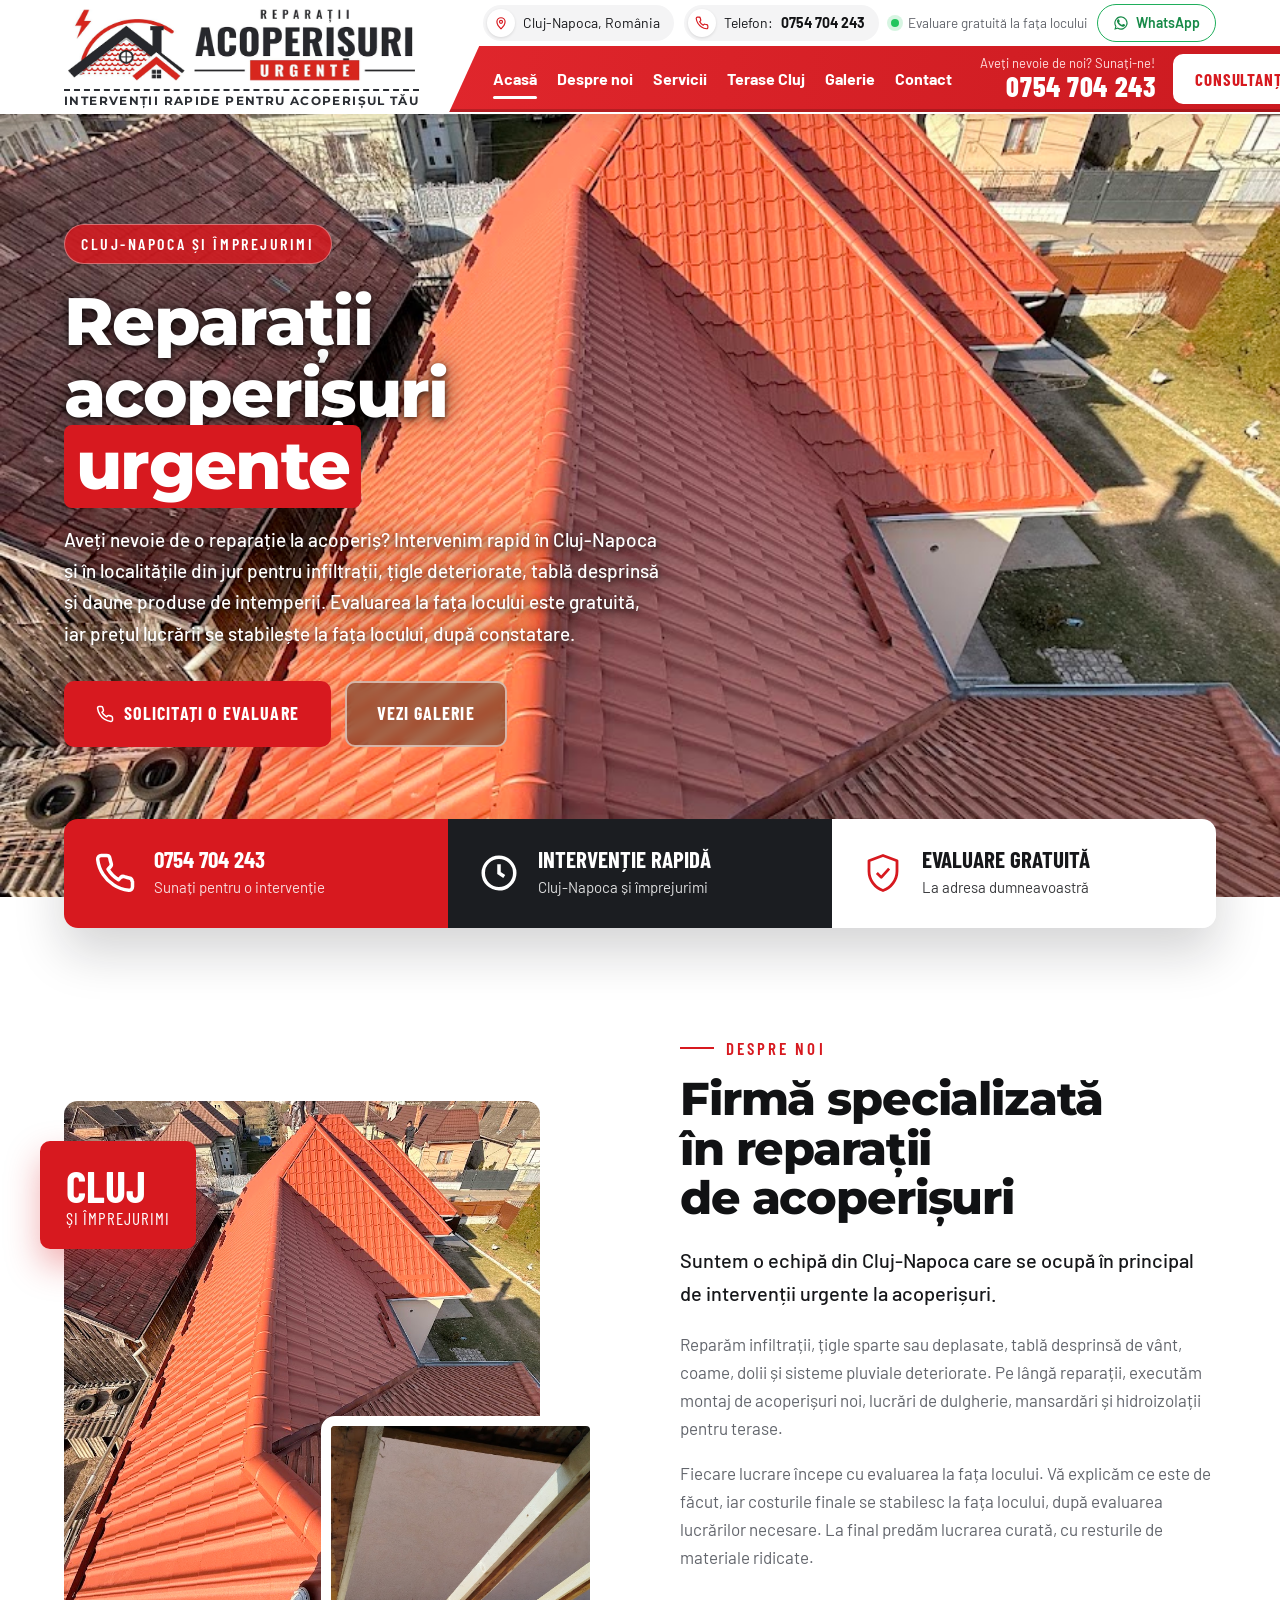
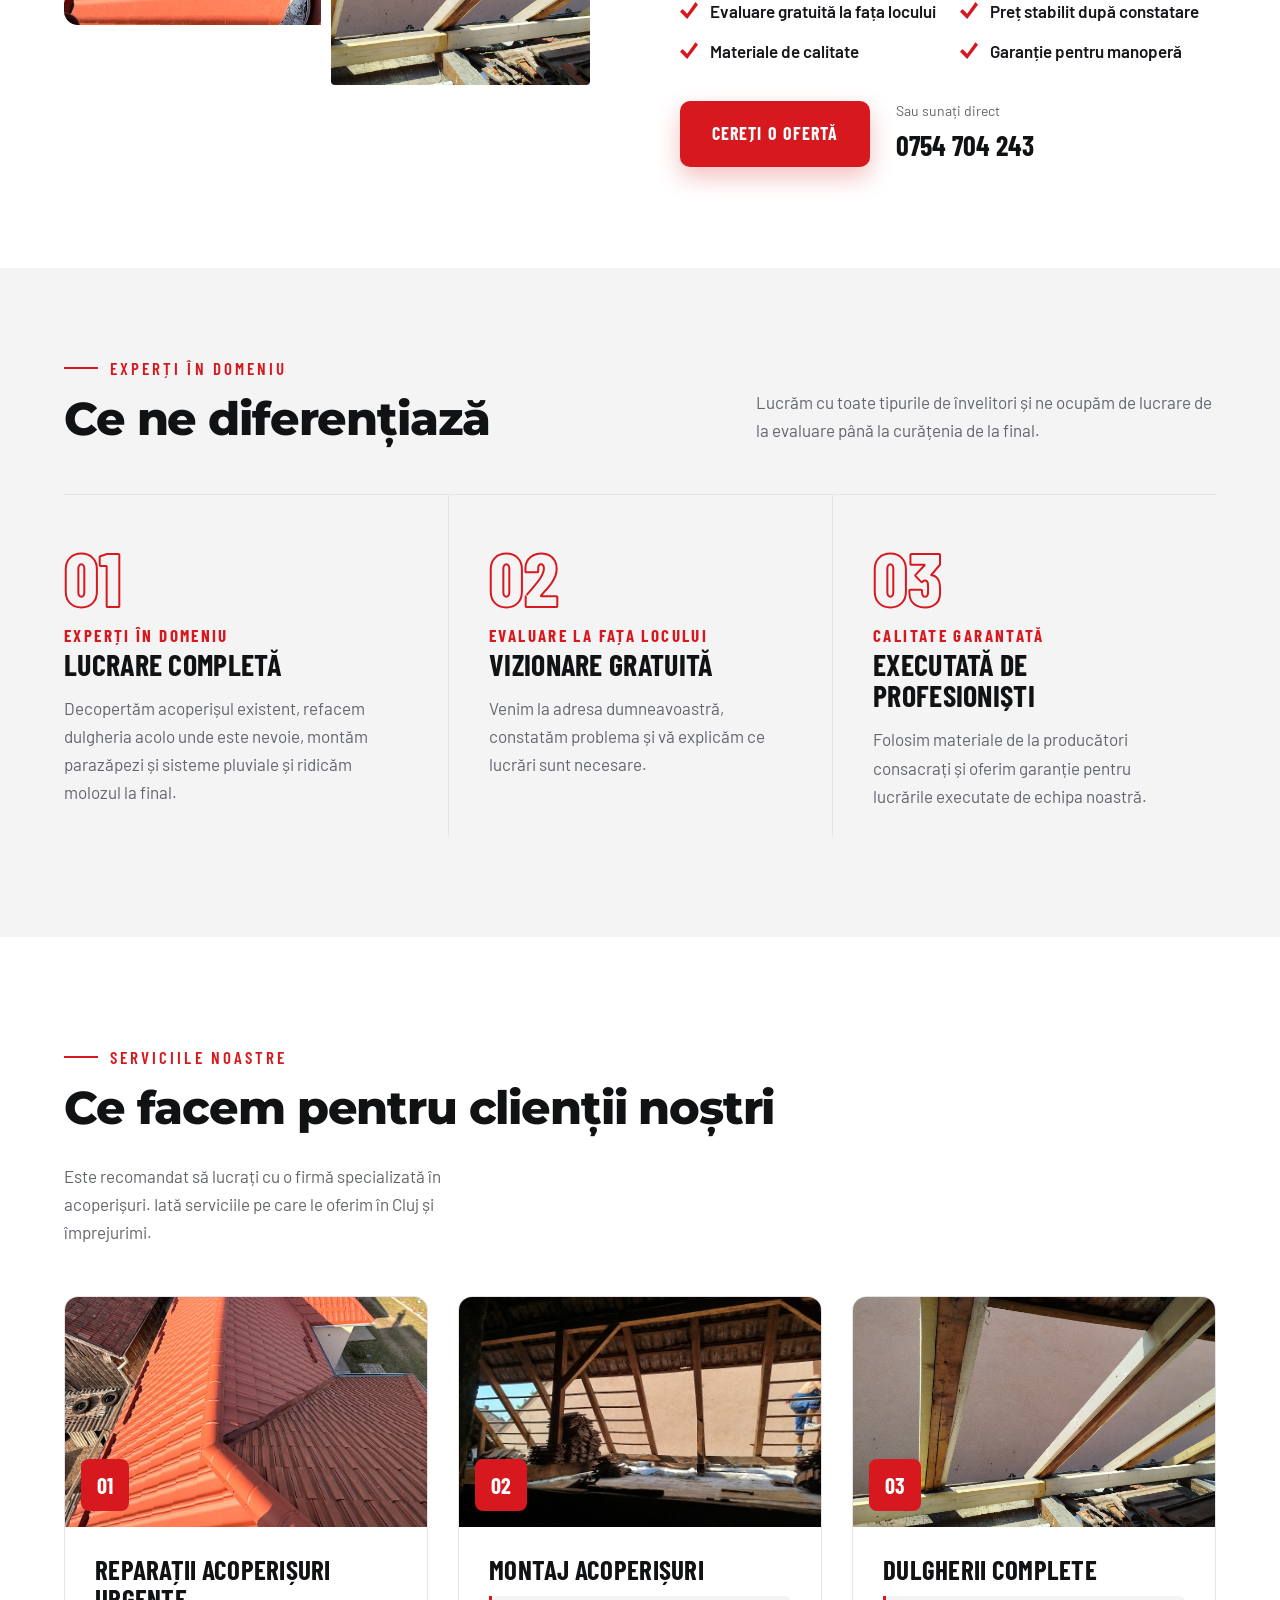
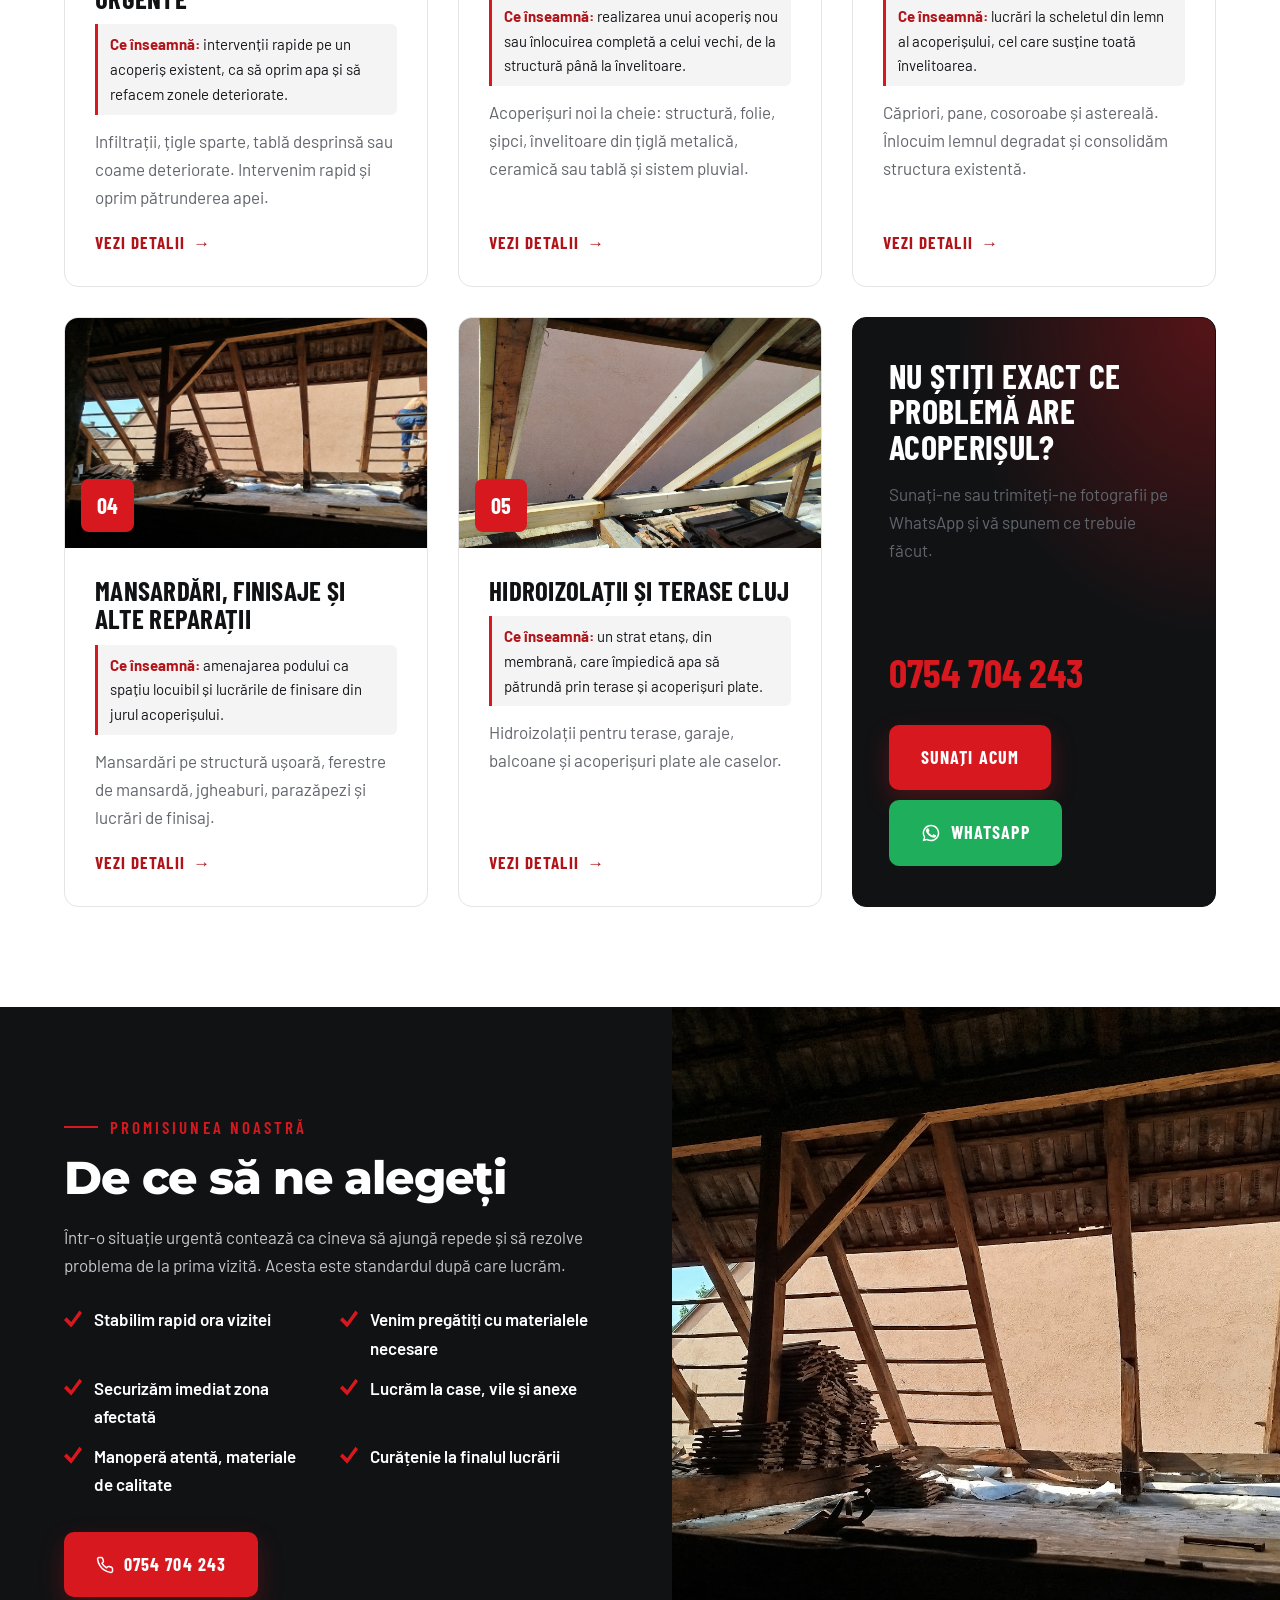
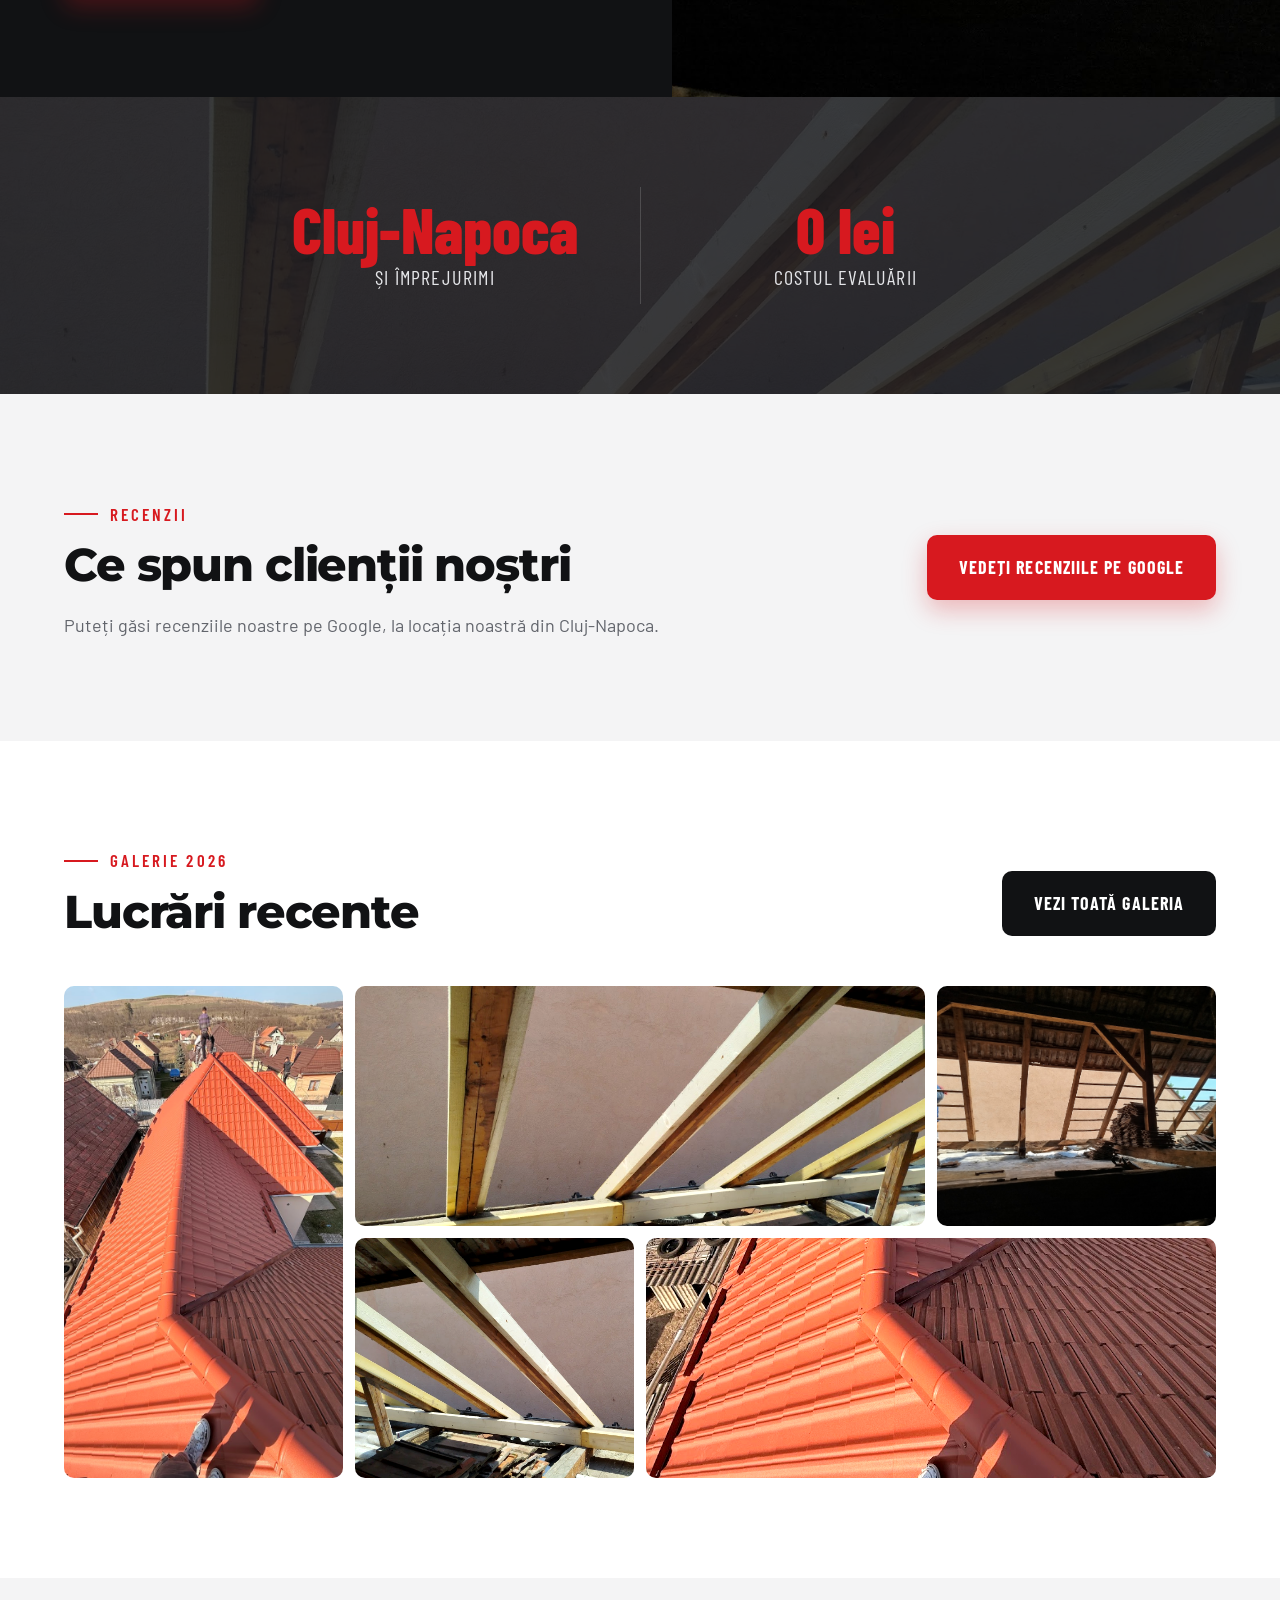
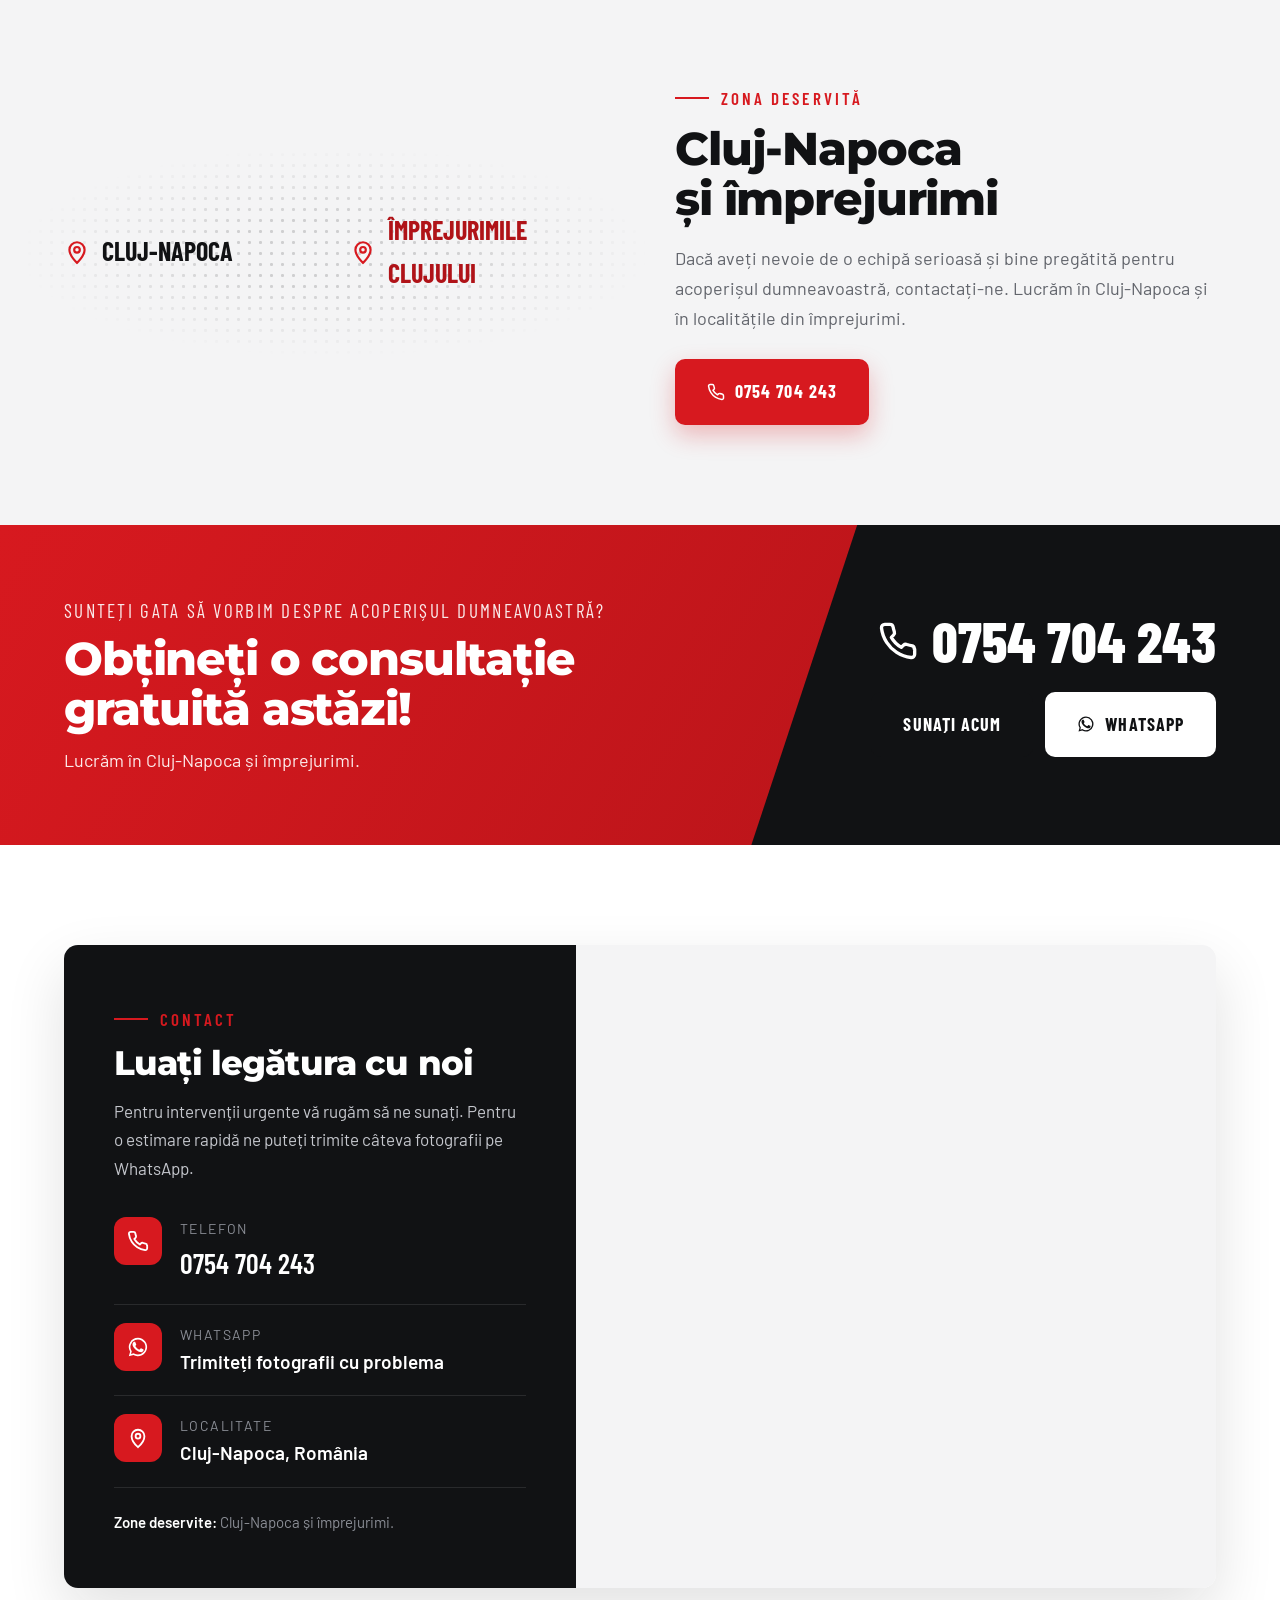
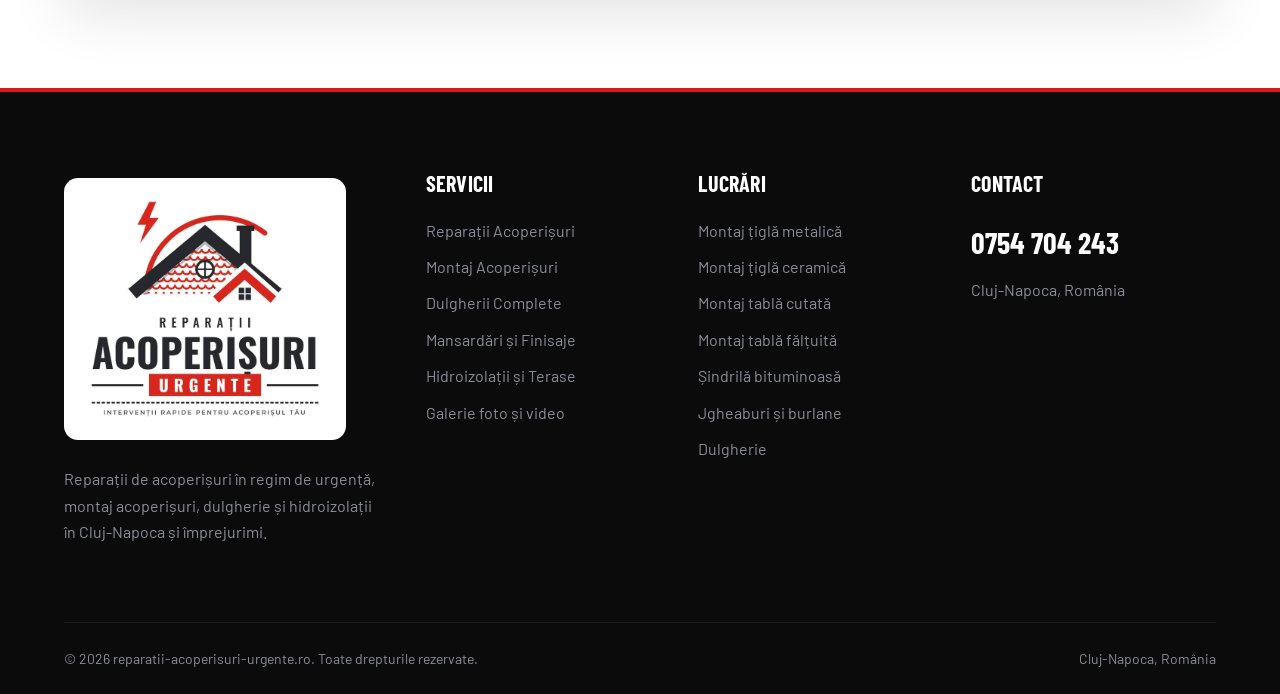
==== commit ca1023cb: "Logo cu slogan clar, fără preț la punctul 02, link recenzii reparat, poza hero fără întunecare Co-Au" ====
--- a/index.html
+++ b/index.html
@@ -15,12 +15,12 @@
 <link rel="preconnect" href="https://fonts.googleapis.com">
 <link rel="preconnect" href="https://fonts.gstatic.com" crossorigin>
 <link href="https://fonts.googleapis.com/css2?family=Barlow:wght@400;500;600;700&family=Barlow+Condensed:wght@600;700;800&family=Montserrat:wght@500;600;700;800;900&display=swap" rel="stylesheet">
-<link rel="stylesheet" href="css/style.css?v=4">
+<link rel="stylesheet" href="css/style.css?v=5">
 <script type="application/ld+json">{"@context":"https://schema.org","@type":"RoofingContractor","name":"Reparații Acoperișuri Urgente","telephone":"+40754704243","address":{"@type":"PostalAddress","addressLocality":"Cluj-Napoca","addressCountry":"RO"},"areaServed":"Cluj-Napoca și împrejurimi","url":"https://reparatii-acoperisuri-urgente.ro/"}</script>
 </head>
 <body>
 <header class="header"><div class="wrap hd">
-  <a class="logo" href="index.html" aria-label="Reparații Acoperișuri Urgente"><img class="logo-img" src="img/logo-header.png" alt="Reparații Acoperișuri Urgente – intervenții rapide pentru acoperișul tău"></a>
+  <a class="logo" href="index.html" aria-label="Reparații Acoperișuri Urgente"><span class="logo-wrap"><img class="logo-img" src="img/logo-header.png?v=2" alt="Reparații Acoperișuri Urgente"><span class="logo-tag">Intervenții rapide pentru acoperișul tău</span></span></a>
   <div class="hd-right">
   <div class="hd-top">
     <span class="chip"><i><svg viewBox="0 0 24 24" fill="none" stroke="currentColor" stroke-width="2"><path d="M12 22s7-6.2 7-12a7 7 0 0 0-14 0c0 5.8 7 12 7 12z"/><circle cx="12" cy="10" r="2.6"/></svg></i>Cluj-Napoca, România</span>
@@ -92,7 +92,7 @@
     <div class="diff-item"><div class="n">01</div><h3><small>Experți în domeniu</small>Lucrare completă</h3>
       <p>Decopertăm acoperișul existent, refacem dulgheria acolo unde este nevoie, montăm parazăpezi și sisteme pluviale și ridicăm molozul la final.</p></div>
     <div class="diff-item"><div class="n">02</div><h3><small>Evaluare la fața locului</small>Vizionare gratuită</h3>
-      <p>Venim la adresa dumneavoastră, constatăm problema și vă explicăm ce lucrări sunt necesare. Prețul se stabilește la fața locului, după constatare.</p></div>
+      <p>Venim la adresa dumneavoastră, constatăm problema și vă explicăm ce lucrări sunt necesare.</p></div>
     <div class="diff-item"><div class="n">03</div><h3><small>Calitate garantată</small>Executată de profesioniști</h3>
       <p>Folosim materiale de la producători consacrați și oferim garanție pentru lucrările executate de echipa noastră.</p></div>
   </div>
@@ -154,7 +154,7 @@
   <div class="rev-simple">
     <div><div class="over-t">Recenzii</div><h2 class="t">Ce spun clienții noștri</h2>
     <p>Puteți găsi recenziile noastre pe Google, la locația noastră din Cluj-Napoca.</p></div>
-    <a class="btn btn-accent" href="https://www.google.com/maps/place/Reparatii+acoperisuri+urgent+cluj/@46.7752214,23.5715653,17z" target="_blank" rel="noopener">Vedeți recenziile pe Google</a>
+    <a class="btn btn-accent" href="https://www.google.com/maps/search/?api=1&amp;query=Reparatii+acoperisuri+urgent+cluj&amp;query_place_id=ChIJl7NmCQAPSUcRKt0VceuuZO8" target="_blank" rel="noopener">Vedeți recenziile pe Google</a>
   </div>
 </div></section>
 
--- a/css/style.css
+++ b/css/style.css
@@ -498,3 +498,24 @@
   .stat-row.two { grid-template-columns: 1fr; row-gap: 30px; }
   .stat-row.two .stat:nth-child(2) { border-left: 0; }
 }
+
+/* v5: tagline logo ca text real (clar la orice mărime) */
+.logo-wrap { display: flex; flex-direction: column; align-items: stretch; }
+.logo-wrap .logo-img { height: 78px; }
+.logo-tag { display: block; margin-top: 5px; padding-top: 5px; border-top: 2px dashed #2b2e34; text-align: center; font-family: var(--display); font-weight: 700; font-size: 11.5px; letter-spacing: .12em; text-transform: uppercase; color: #2b2e34; white-space: nowrap; line-height: 1; }
+@media (max-width: 900px) {
+  .logo-wrap .logo-img { height: 48px; }
+  .logo-tag { font-size: 7.5px; letter-spacing: .06em; margin-top: 3px; padding-top: 3px; border-top-width: 1.5px; }
+}
+@media (max-width: 640px) {
+  .logo-wrap .logo-img { height: 40px; }
+  .logo-tag { display: none; }
+}
+
+/* v5: poza din hero fără întunecare în stânga; textul rămâne lizibil prin umbră */
+.hero-bg::after { background: none; }
+.hero h1, .hero p.lead { text-shadow: 0 2px 6px rgba(0,0,0,.75), 0 0 22px rgba(0,0,0,.55); }
+.hero p.lead { color: #fff; font-weight: 500; }
+.hero .over { background: rgba(215,25,31,.85); border-color: rgba(255,255,255,.35); }
+.hero .btn-line { background: rgba(0,0,0,.35); }
+.hero h1 span { color: #fff; background: var(--accent); padding: 0 .18em .04em; border-radius: 8px; text-shadow: none; box-decoration-break: clone; -webkit-box-decoration-break: clone; }
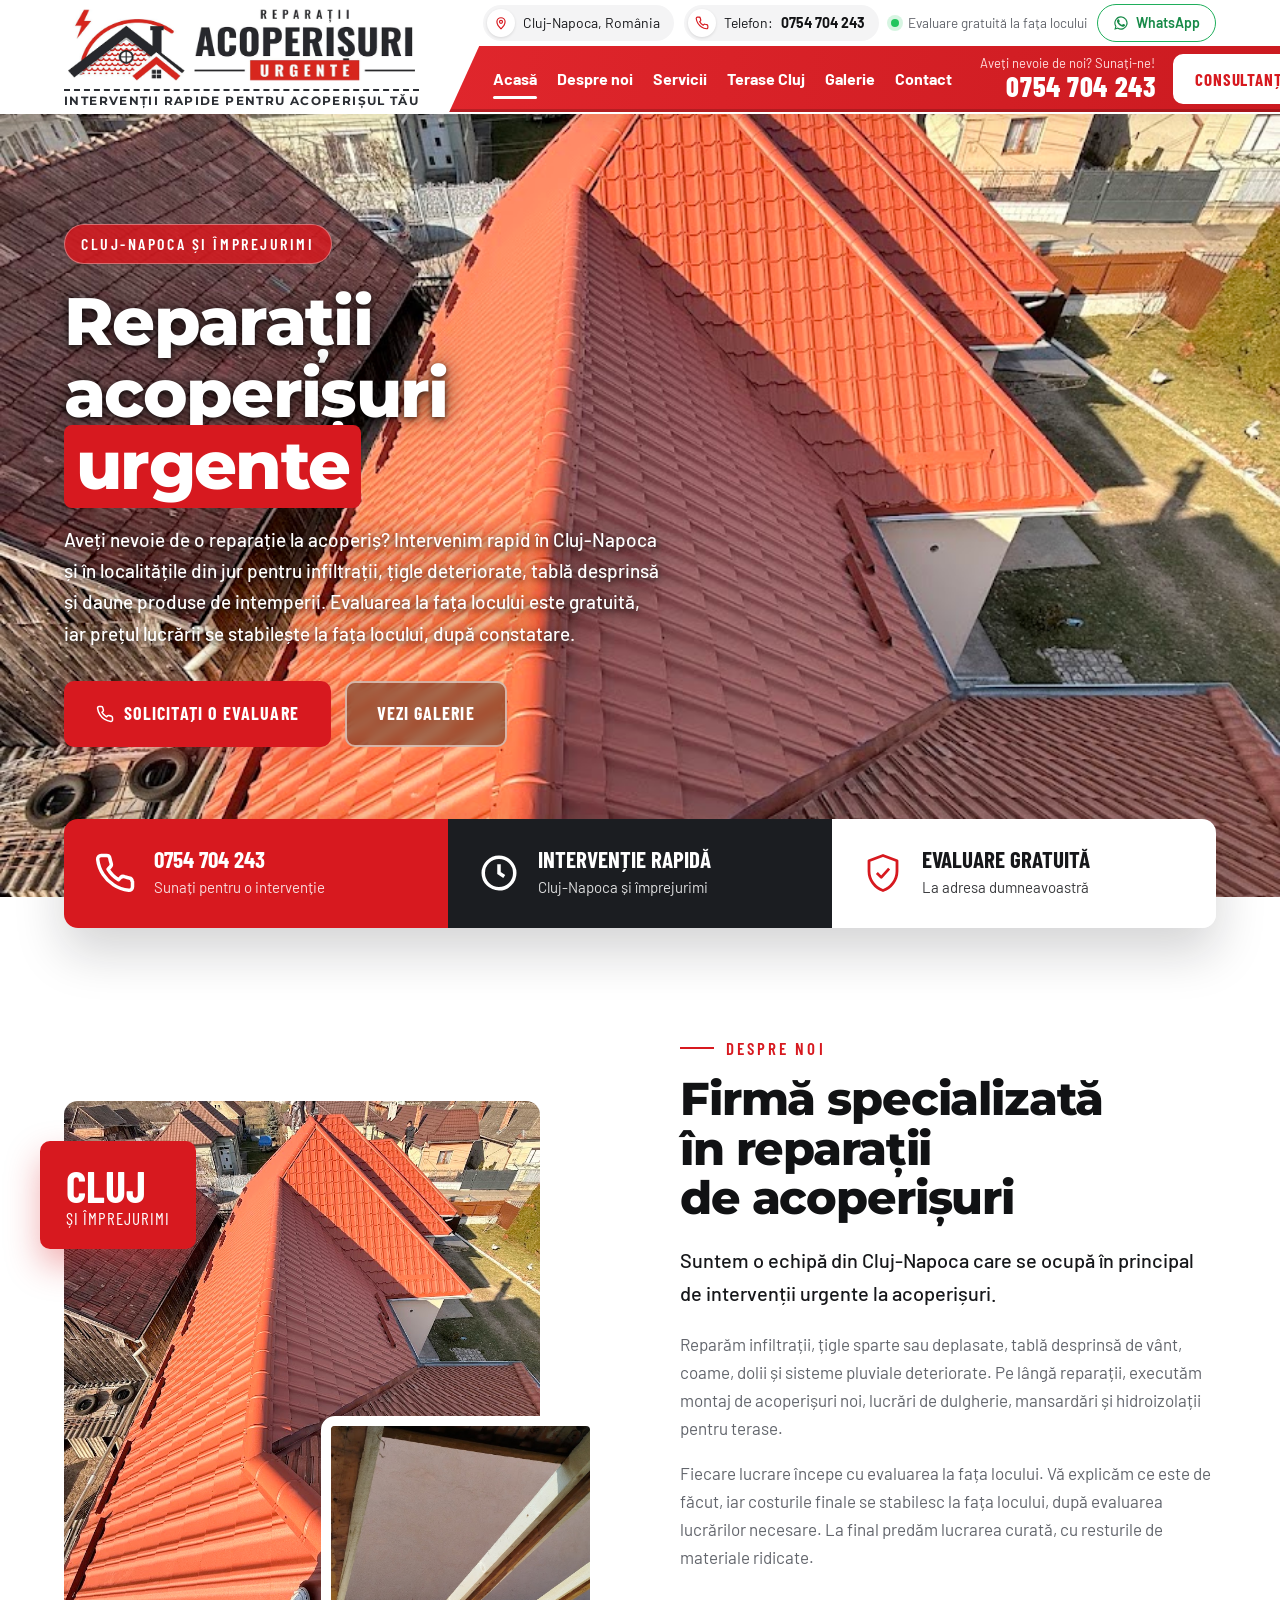
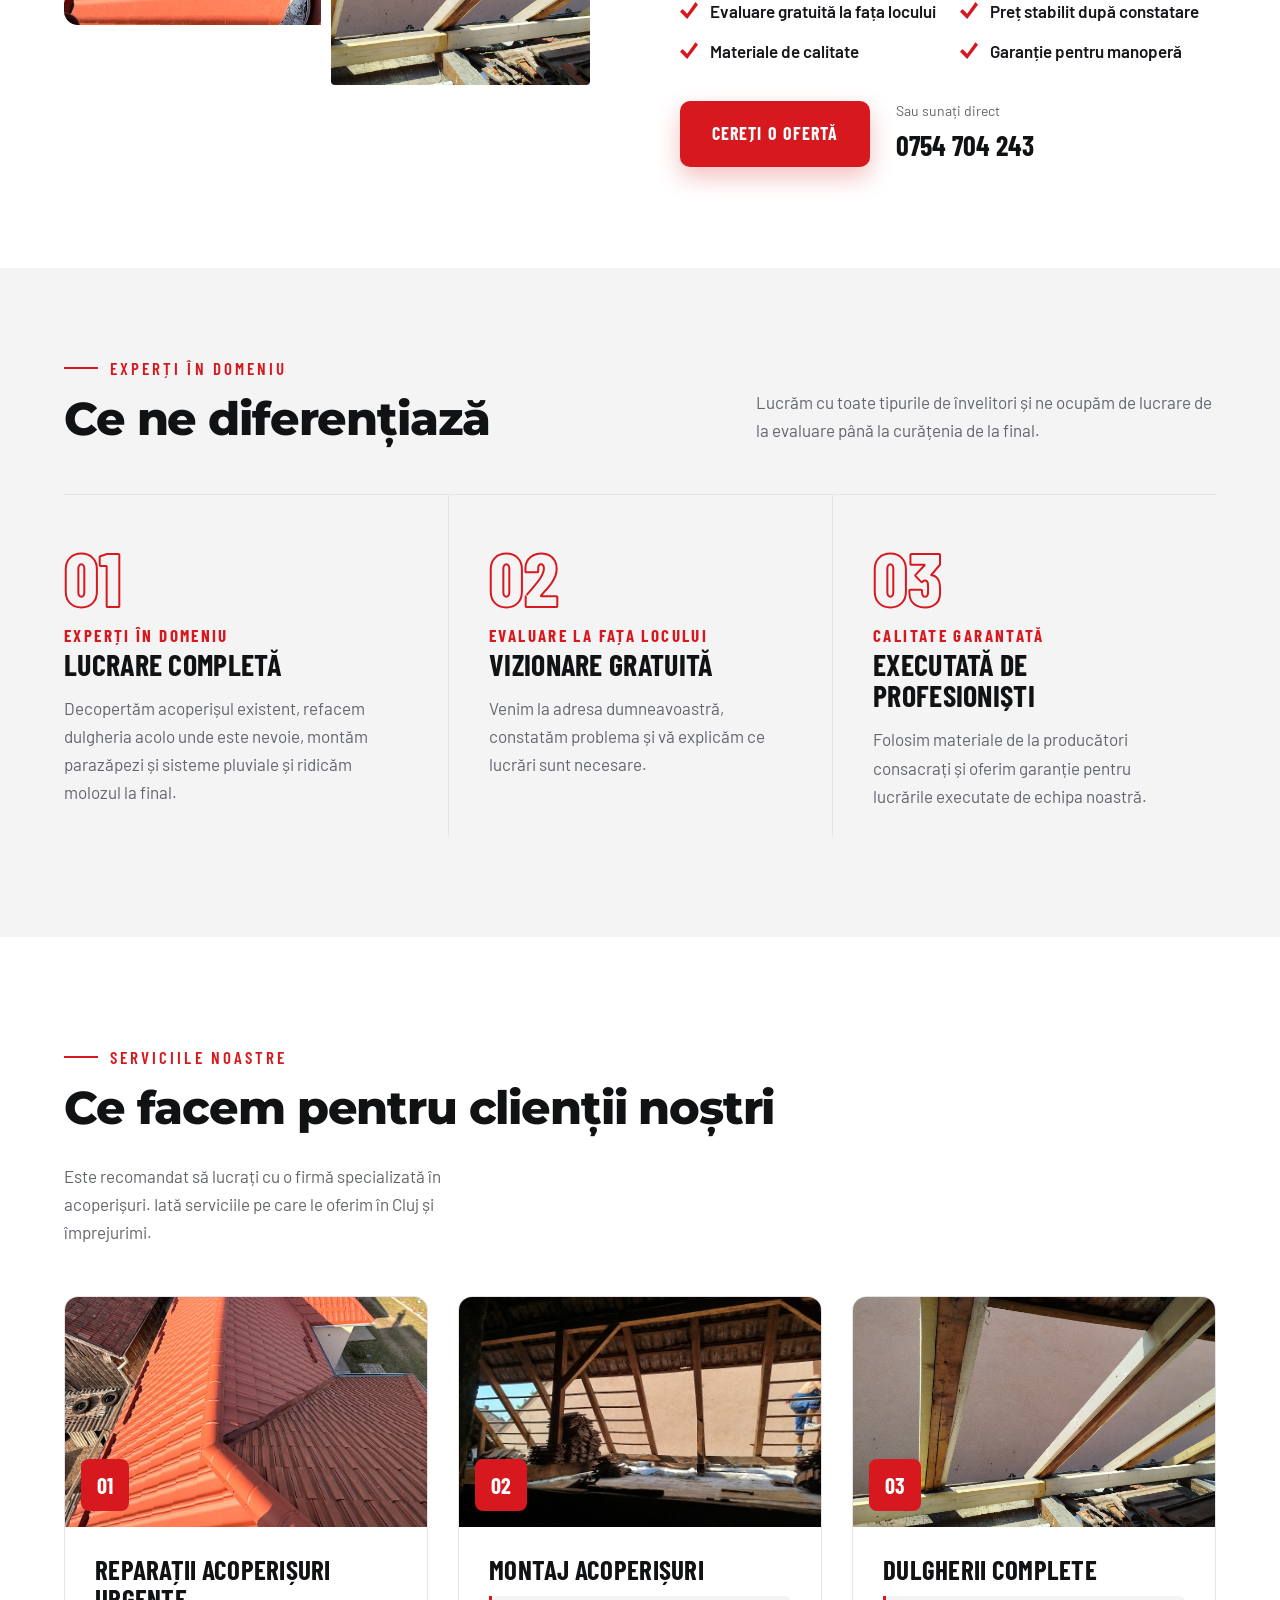
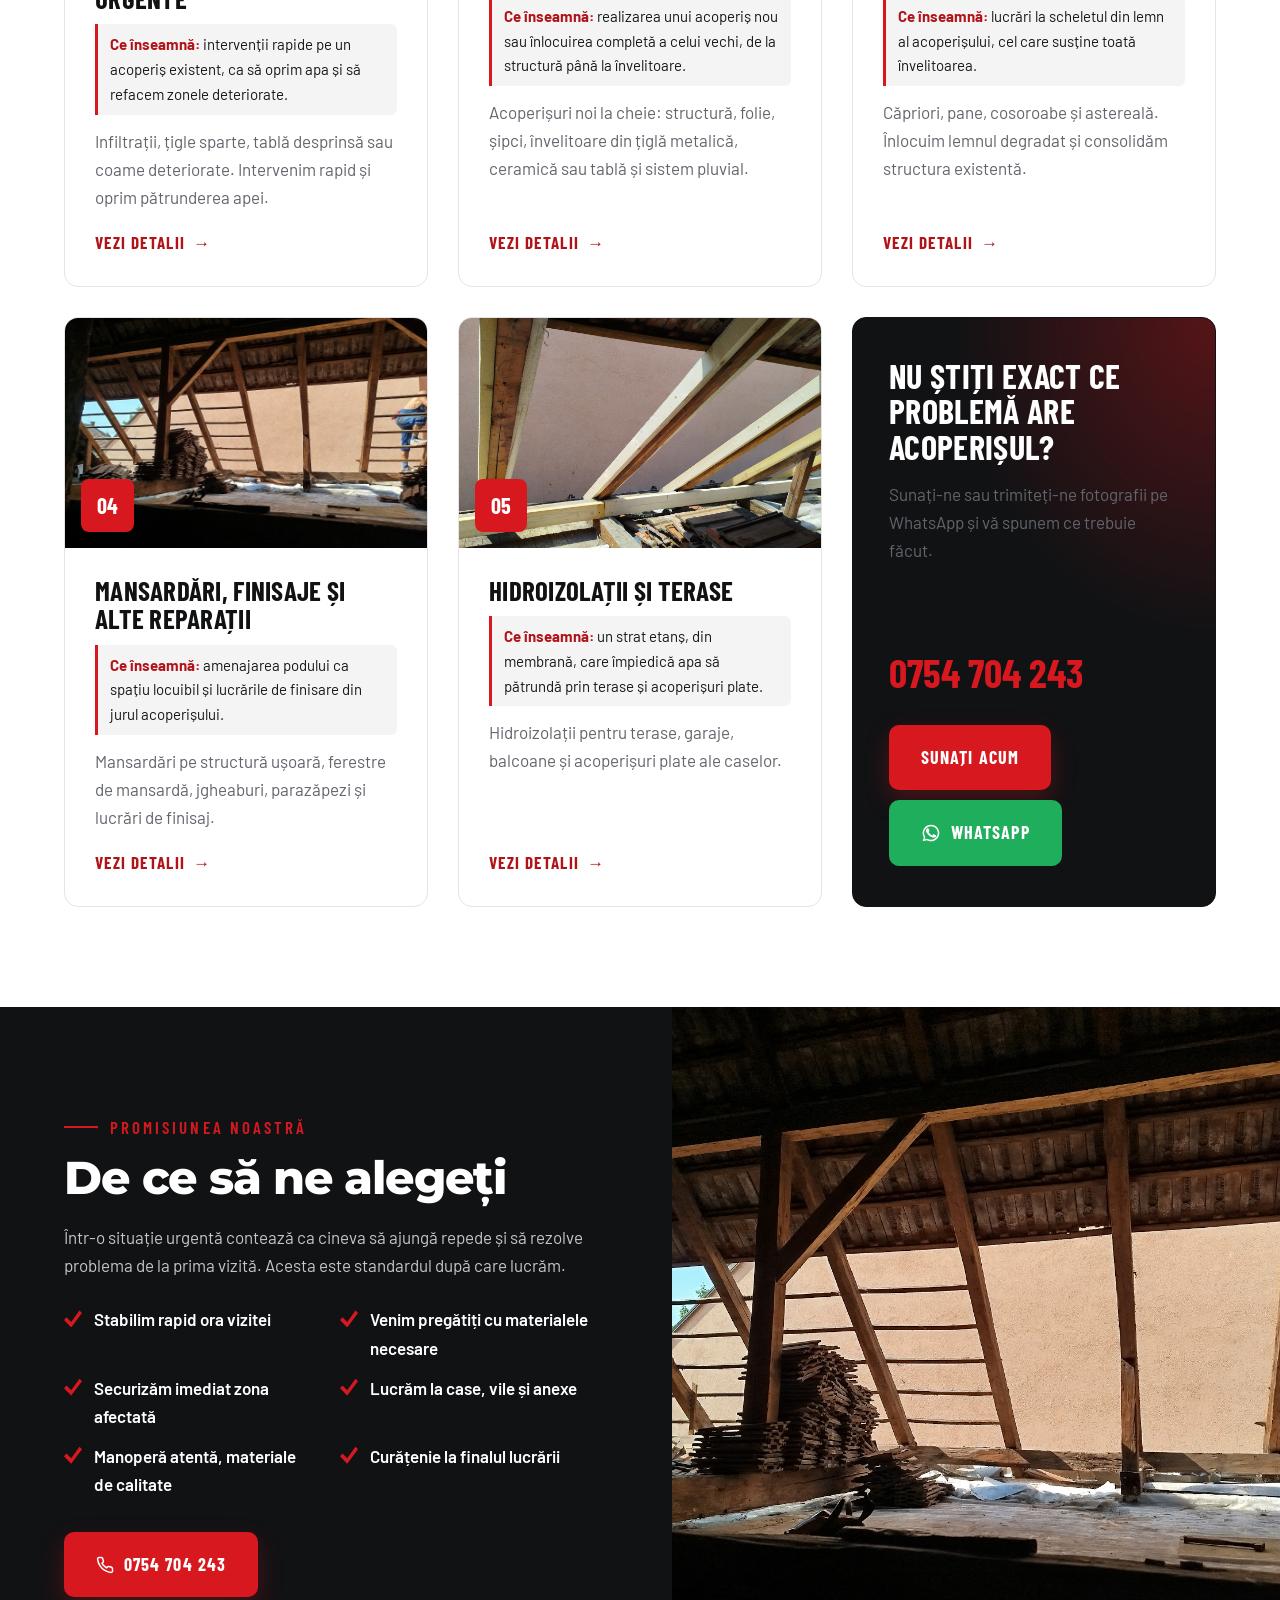
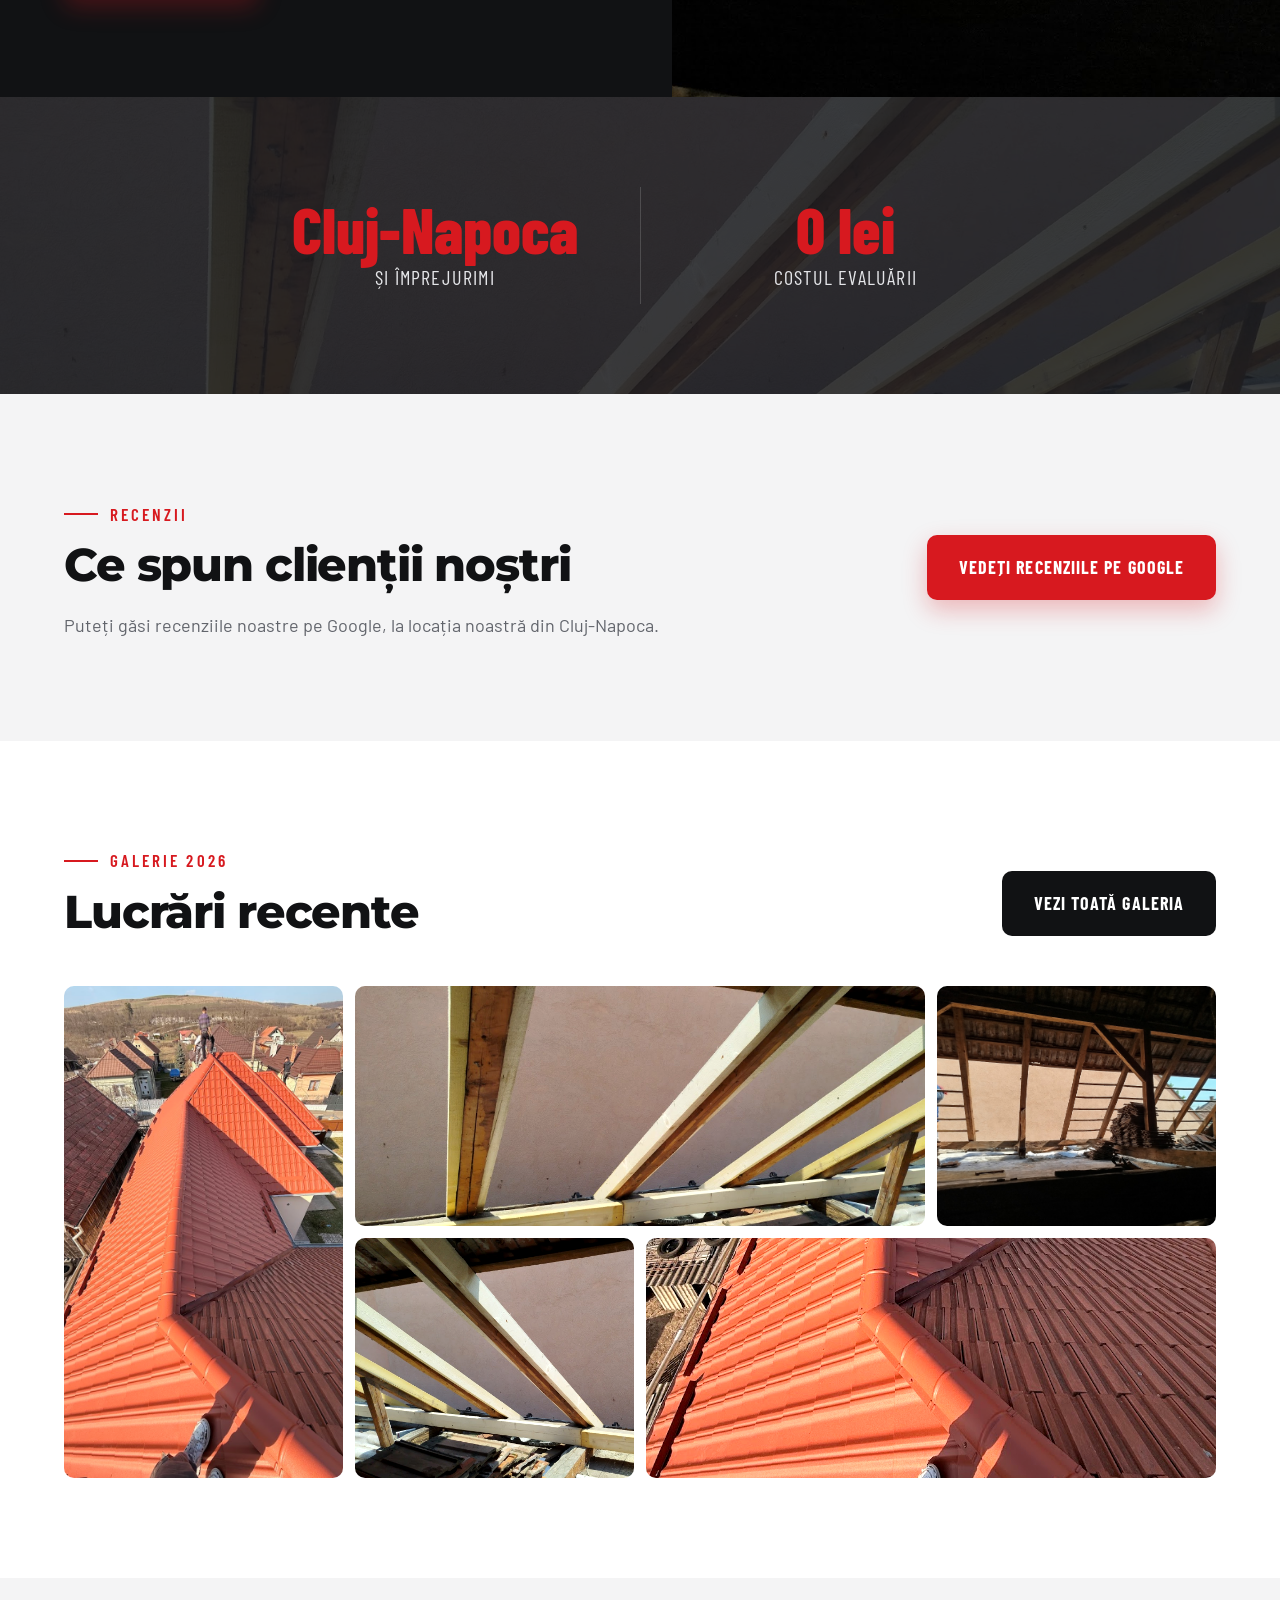
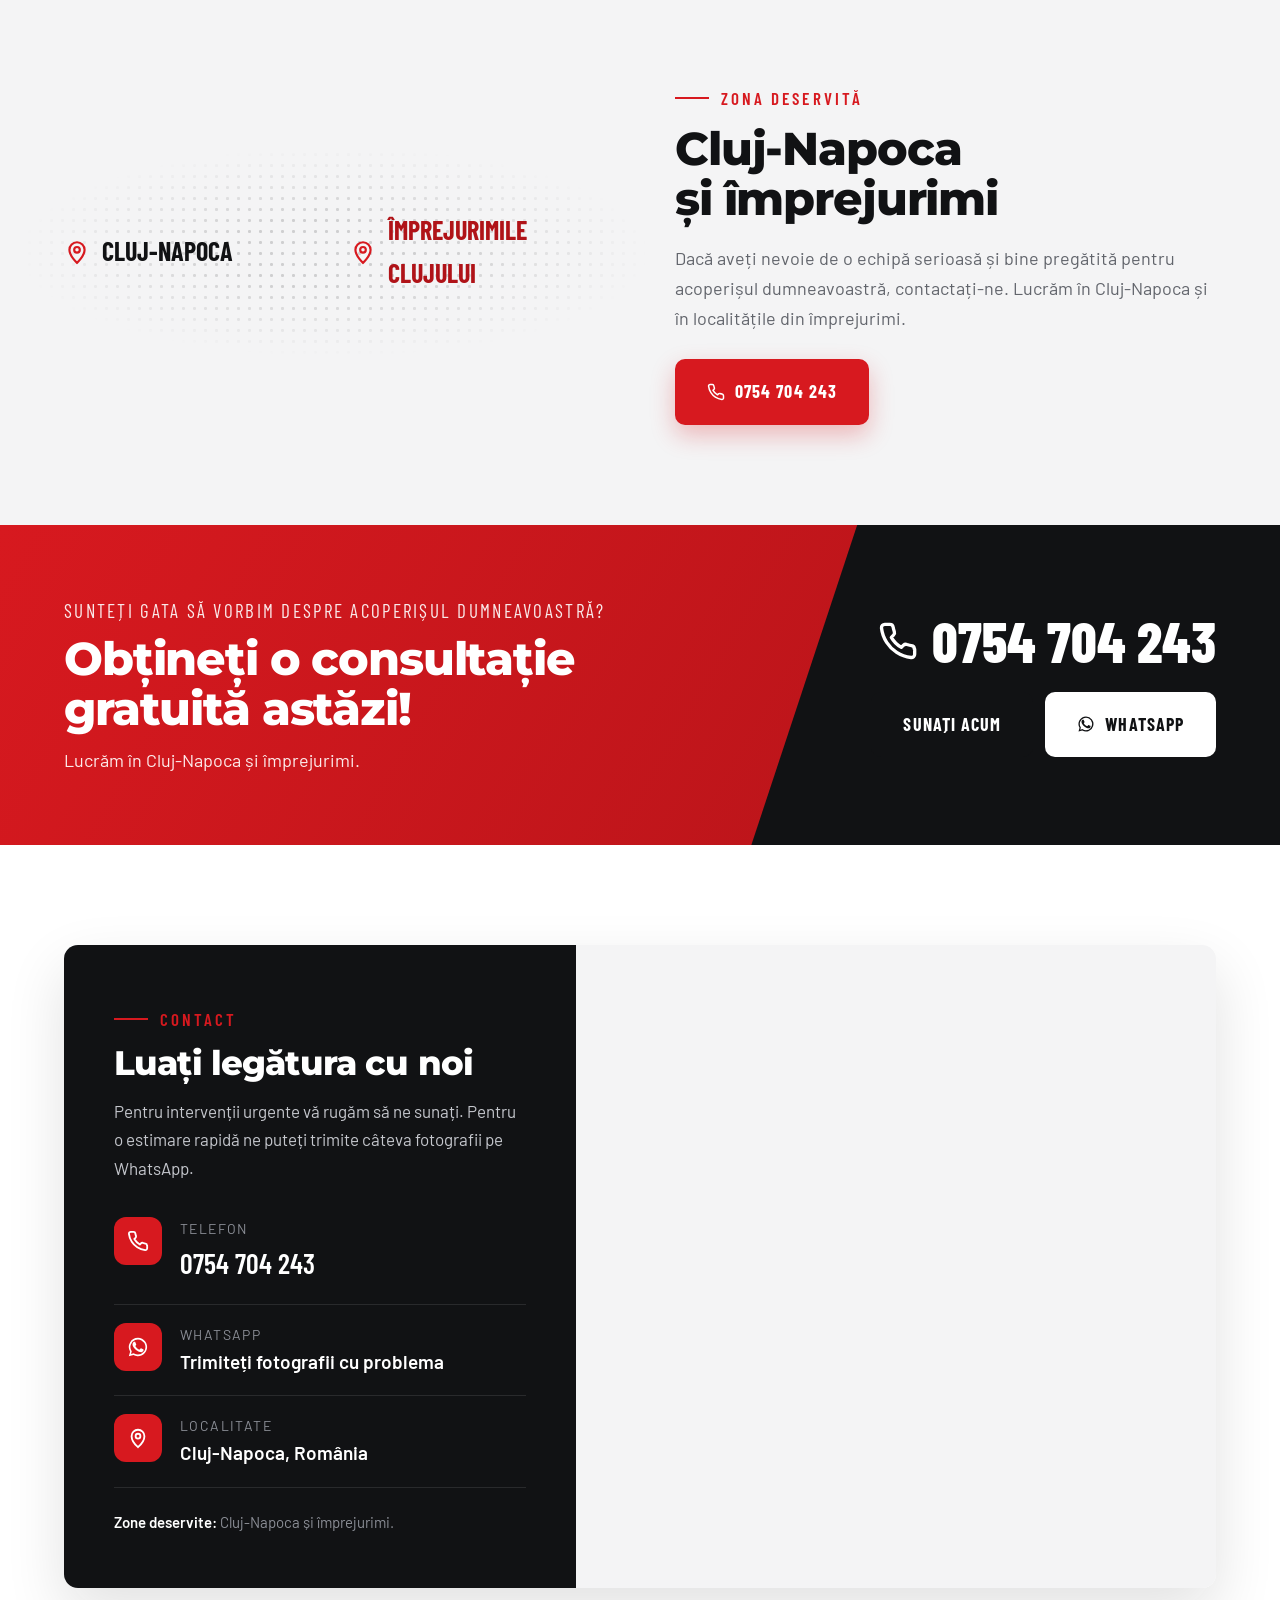
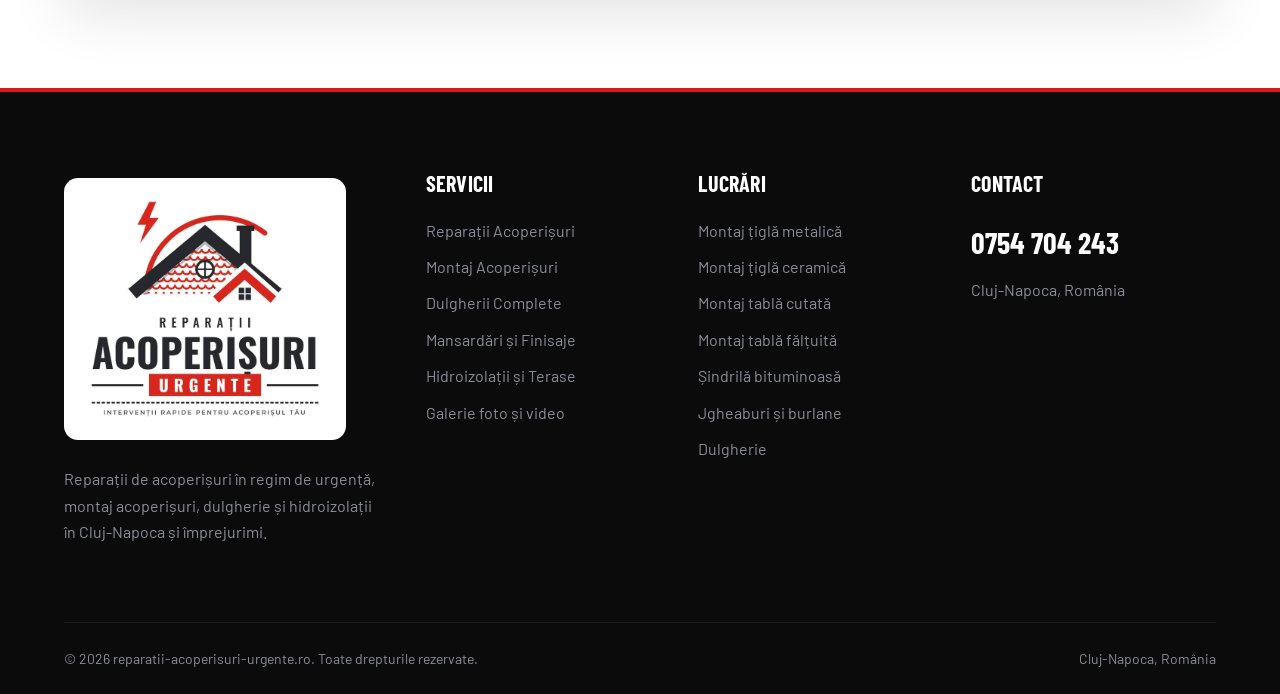
==== commit 35a96d12: "Scos Cluj din titlul Hidroizolații și Terase Co-Authored-By: Claude Opus 5.5 <noreply@anthropic.com>" ====
--- a/index.html
+++ b/index.html
@@ -117,8 +117,8 @@
       <div class="ph"><img src="img/g01.jpg" alt="Mansardări, Finisaje și Alte Reparații" loading="lazy" style="object-position:right center"><span class="num">04</span></div>
       <div class="bd"><h3>Mansardări, Finisaje și Alte Reparații</h3><p class="def"><b>Ce înseamnă:</b> amenajarea podului ca spațiu locuibil și lucrările de finisare din jurul acoperișului.</p><p>Mansardări pe structură ușoară, ferestre de mansardă, jgheaburi, parazăpezi și lucrări de finisaj.</p><span class="go">Vezi detalii</span></div>
     </a><a class="svc" href="hidroizolatii-terase.html">
-      <div class="ph"><img src="img/g04.jpg" alt="Hidroizolații și Terase Cluj" loading="lazy" style="object-position:right center"><span class="num">05</span></div>
-      <div class="bd"><h3>Hidroizolații și Terase Cluj</h3><p class="def"><b>Ce înseamnă:</b> un strat etanș, din membrană, care împiedică apa să pătrundă prin terase și acoperișuri plate.</p><p>Hidroizolații pentru terase, garaje, balcoane și acoperișuri plate ale caselor.</p><span class="go">Vezi detalii</span></div>
+      <div class="ph"><img src="img/g04.jpg" alt="Hidroizolații și Terase" loading="lazy" style="object-position:right center"><span class="num">05</span></div>
+      <div class="bd"><h3>Hidroizolații și Terase</h3><p class="def"><b>Ce înseamnă:</b> un strat etanș, din membrană, care împiedică apa să pătrundă prin terase și acoperișuri plate.</p><p>Hidroizolații pentru terase, garaje, balcoane și acoperișuri plate ale caselor.</p><span class="go">Vezi detalii</span></div>
     </a>
     <div class="svc cta-card">
       <h3>Nu știți exact ce problemă are acoperișul?</h3>
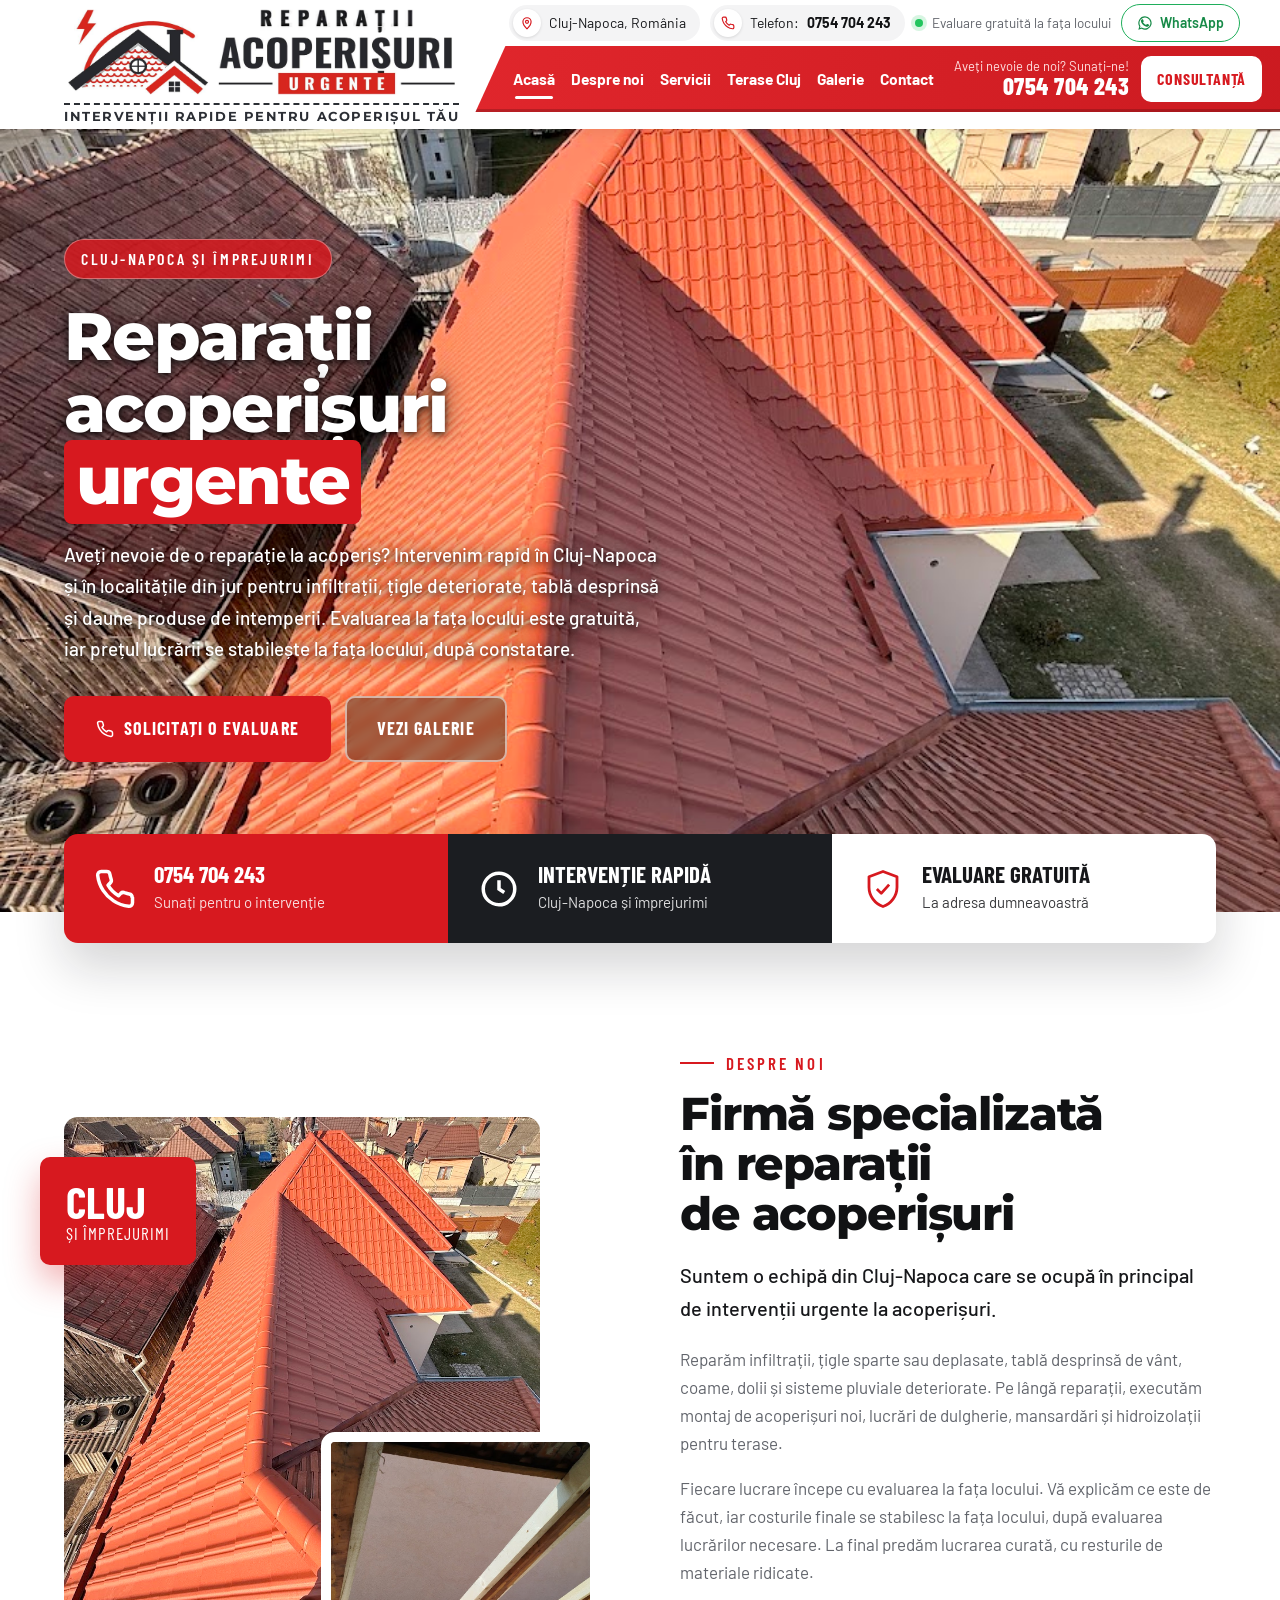
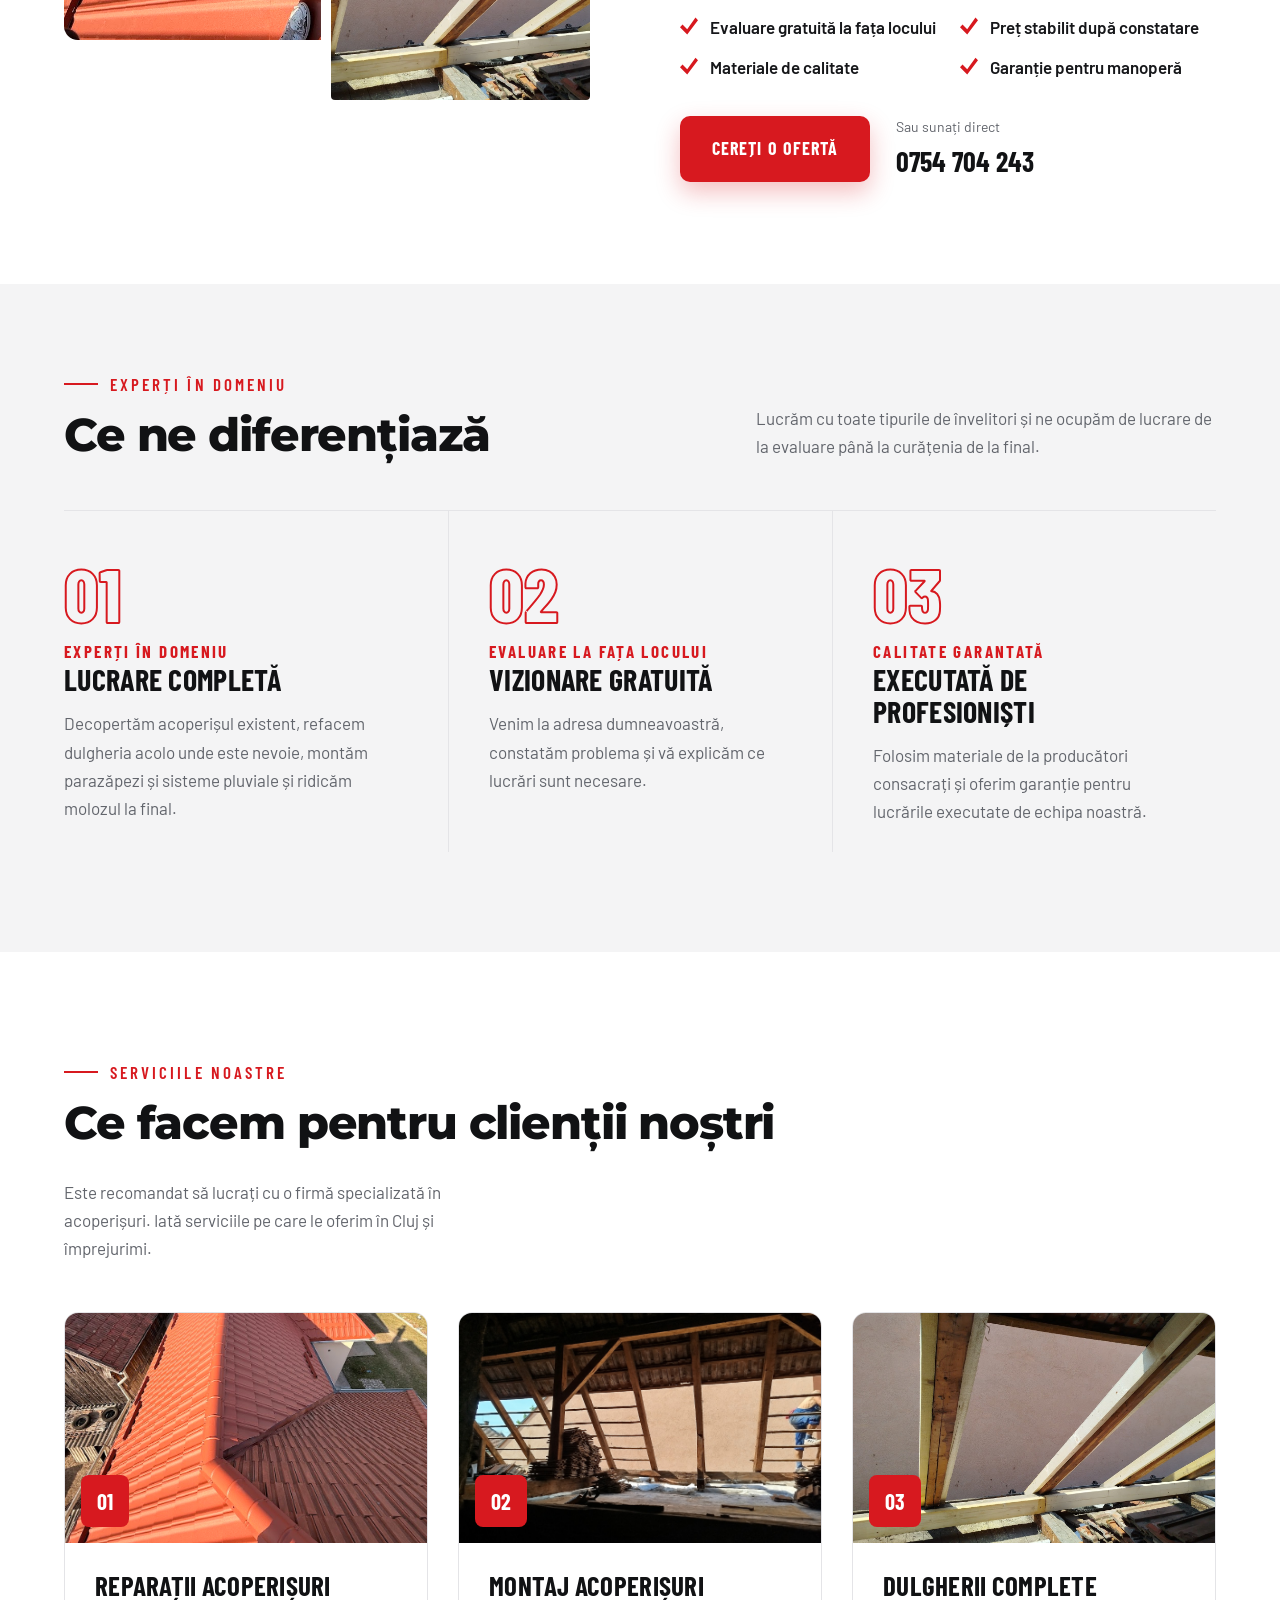
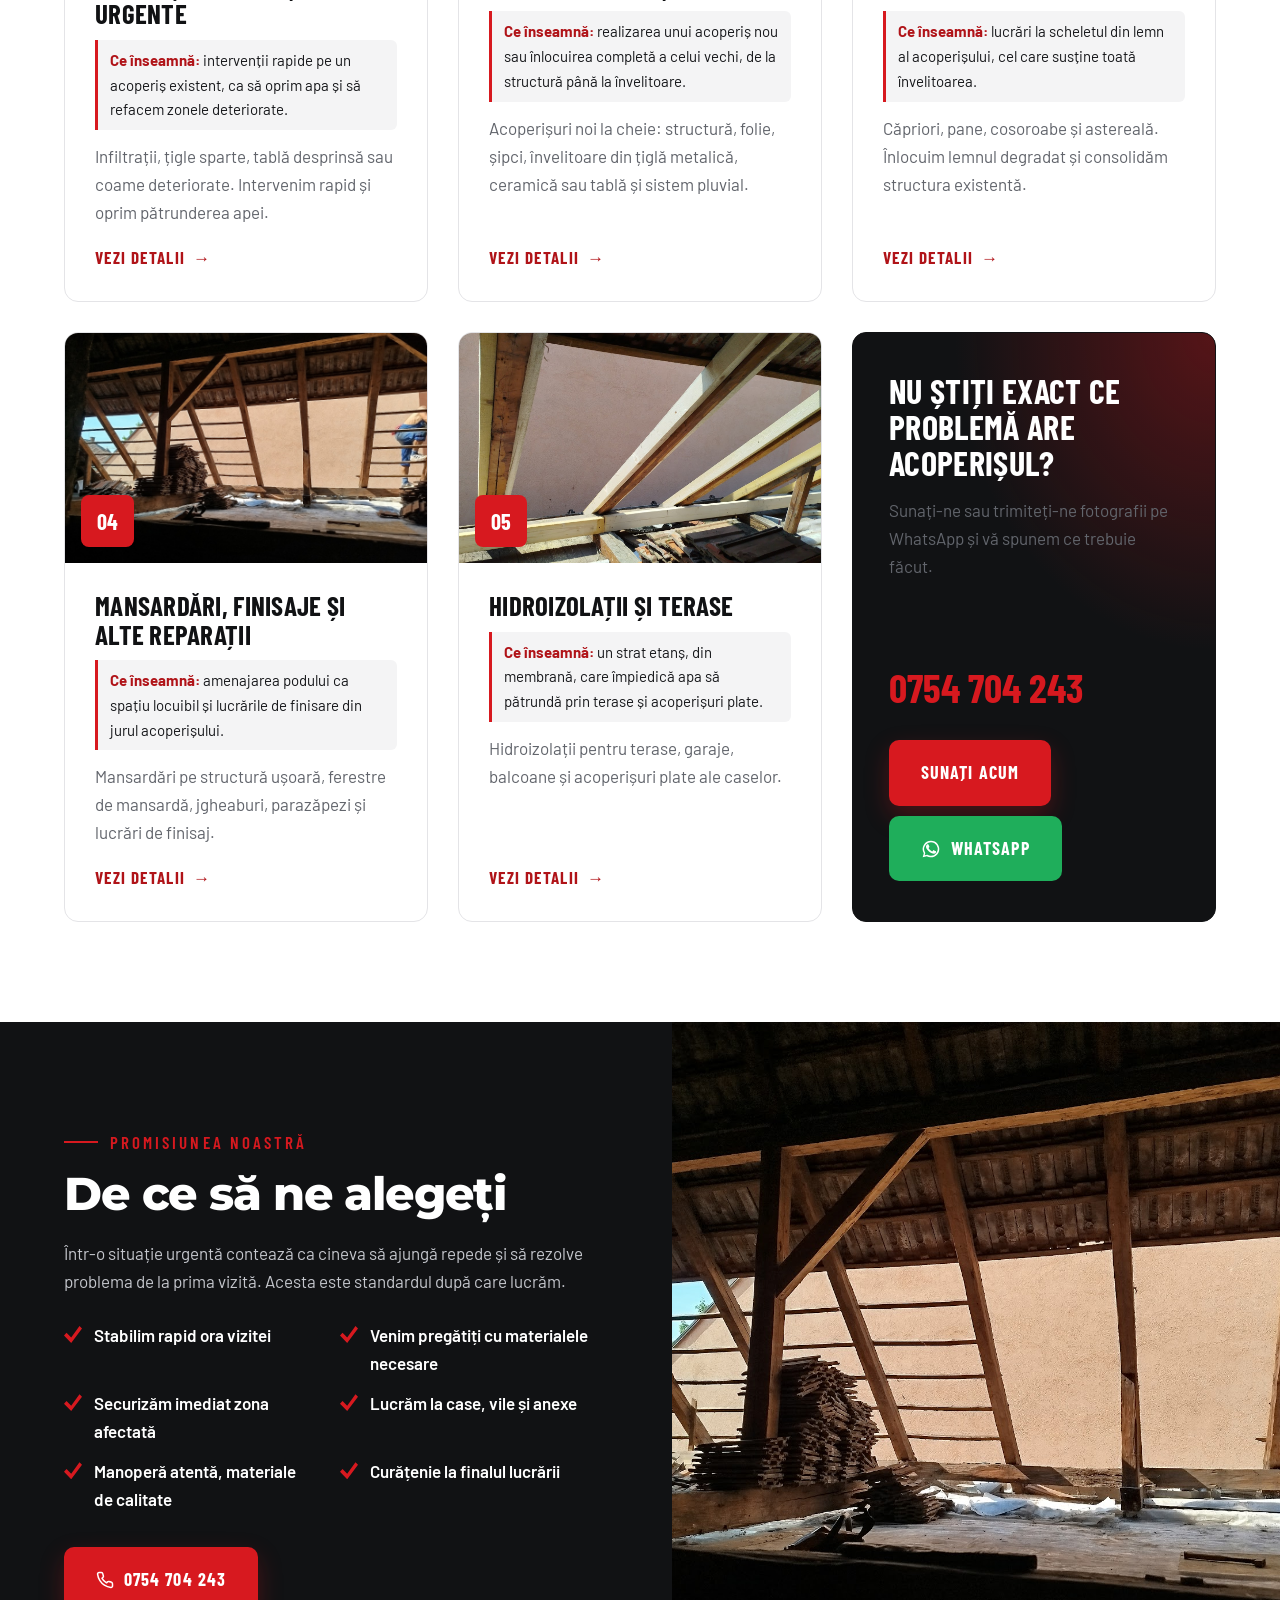
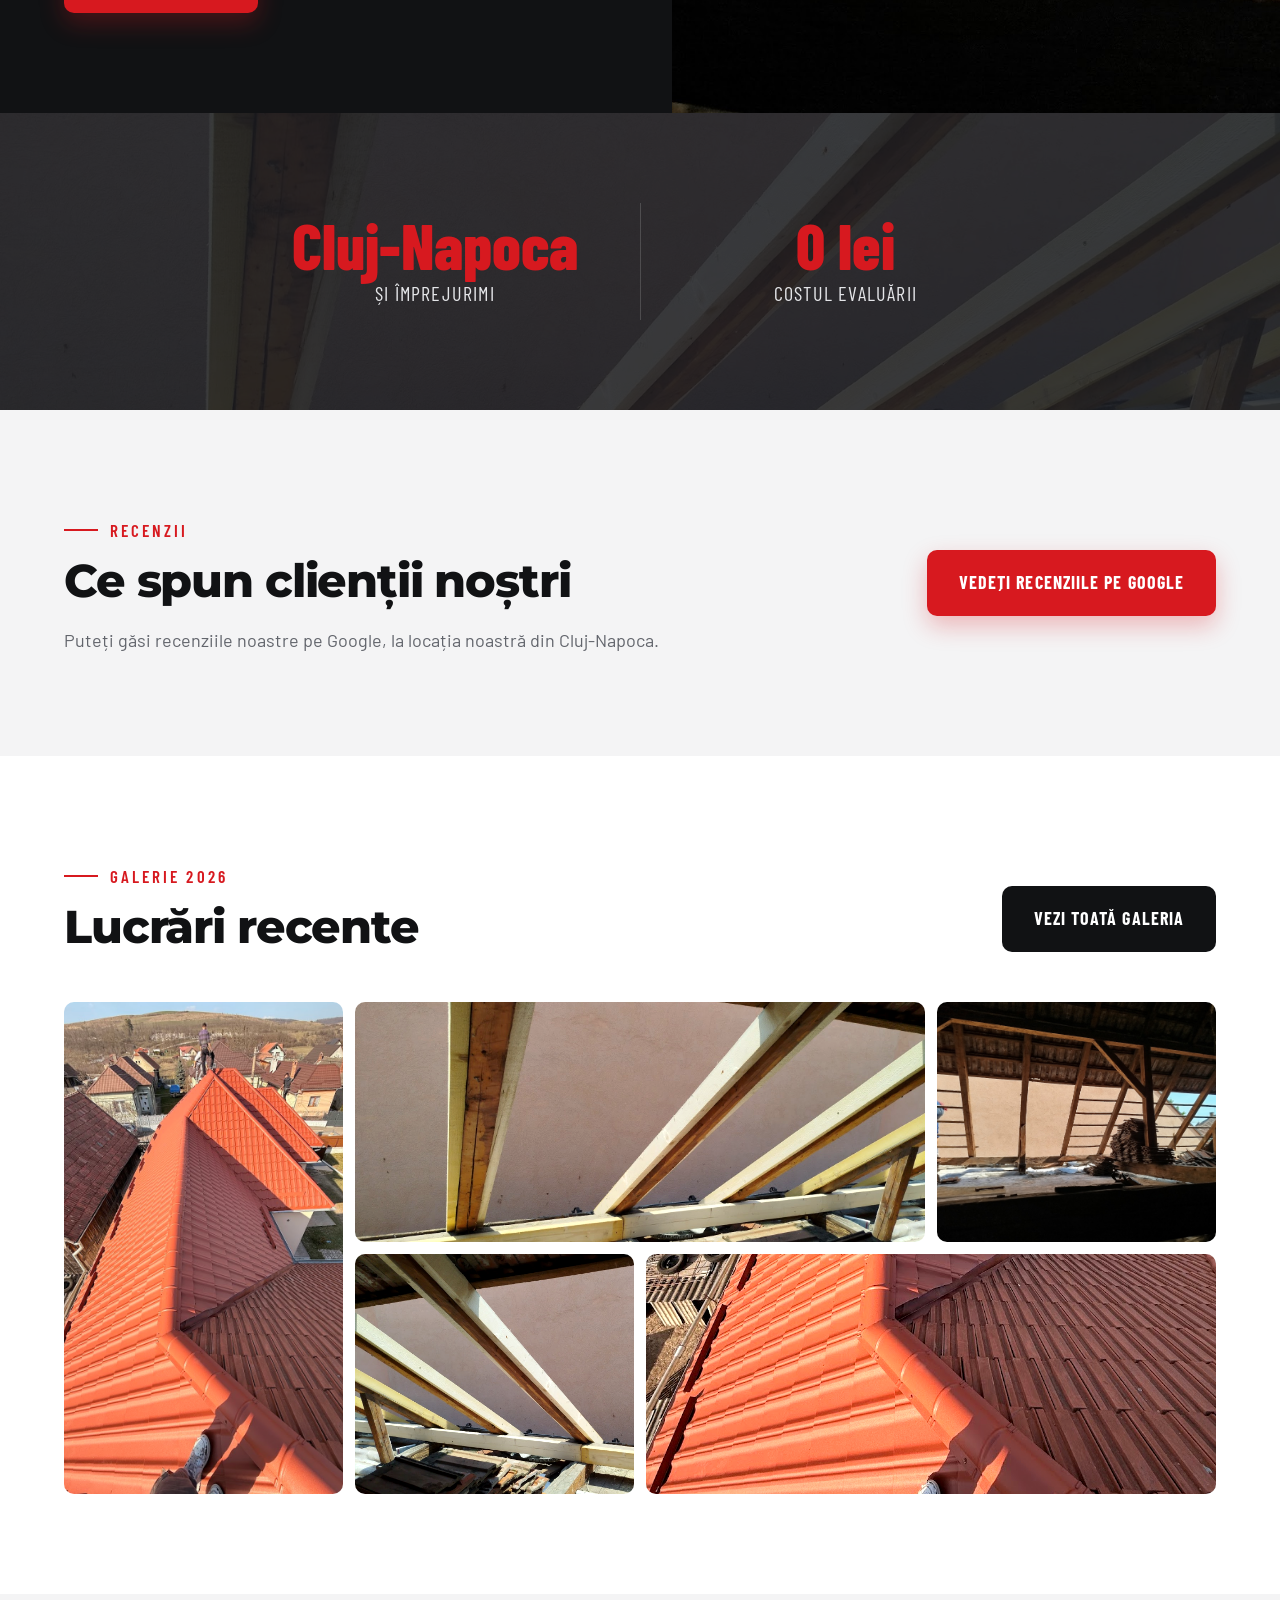
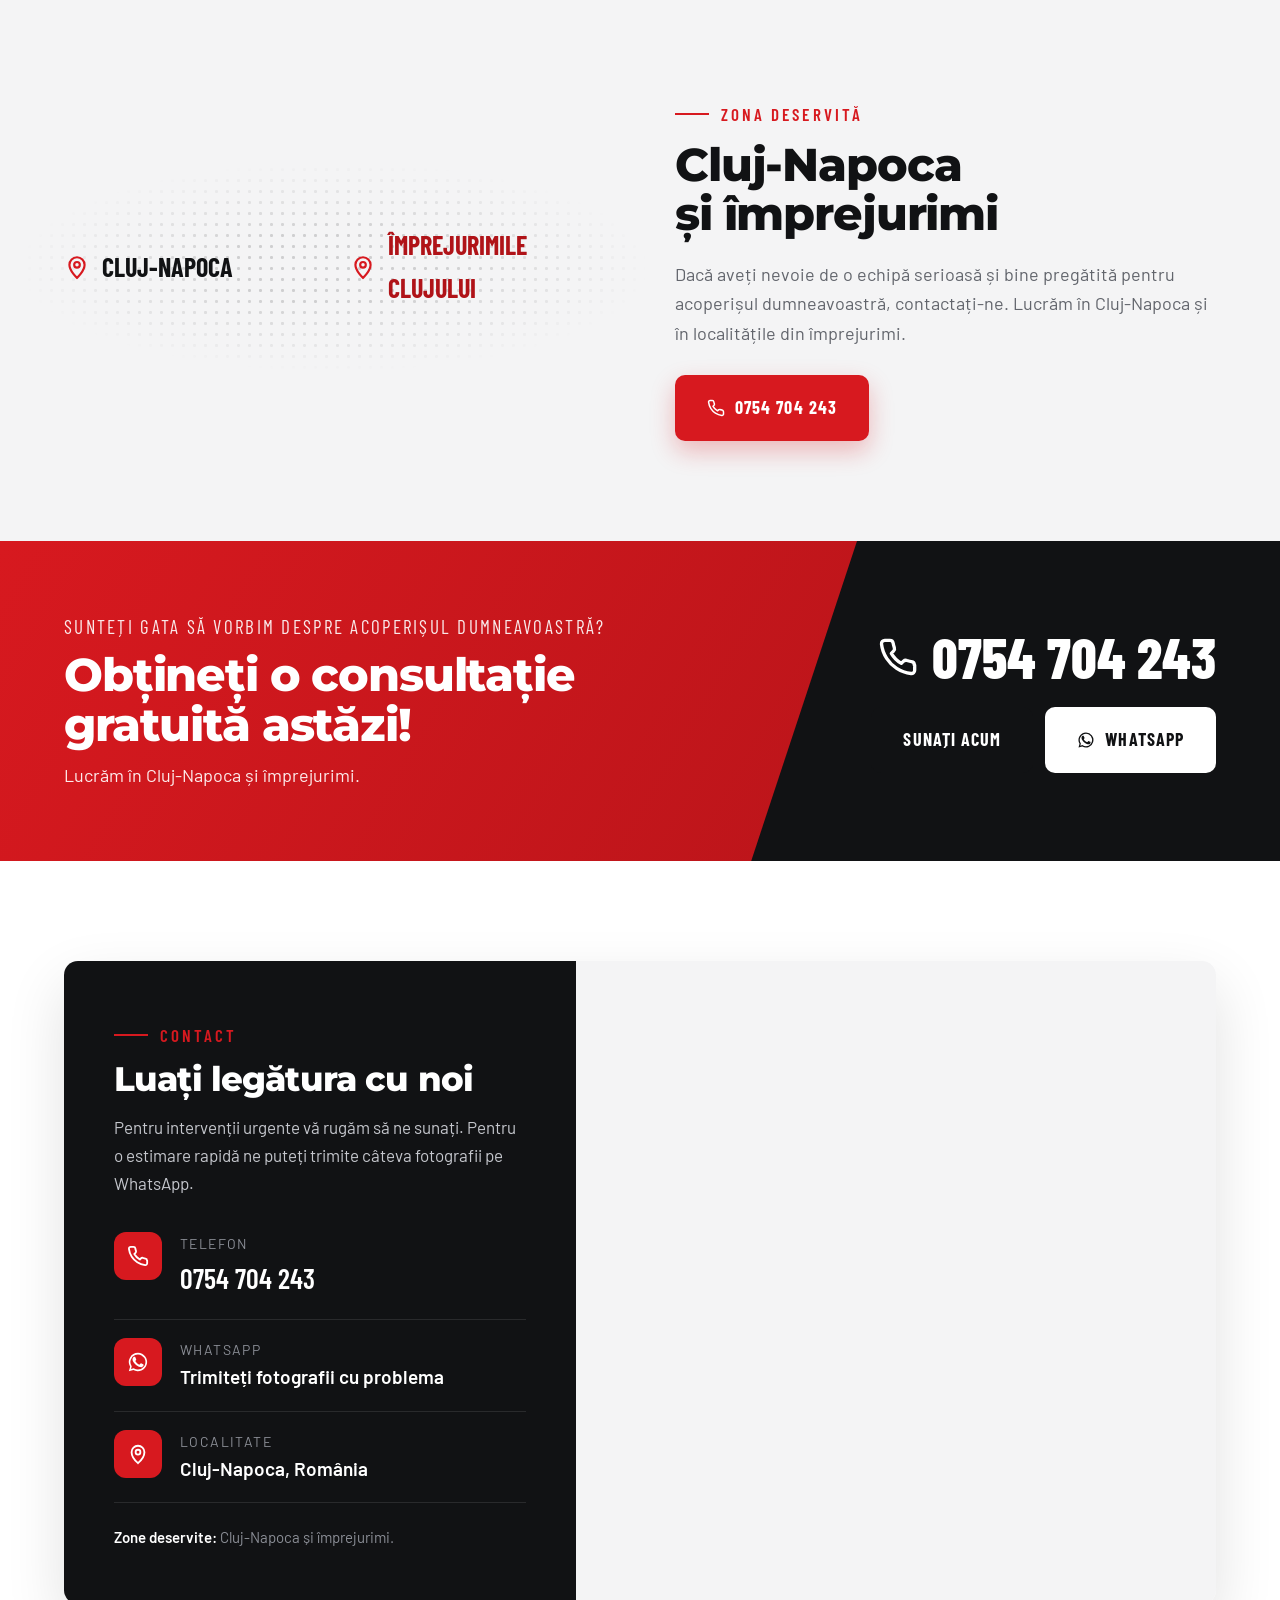
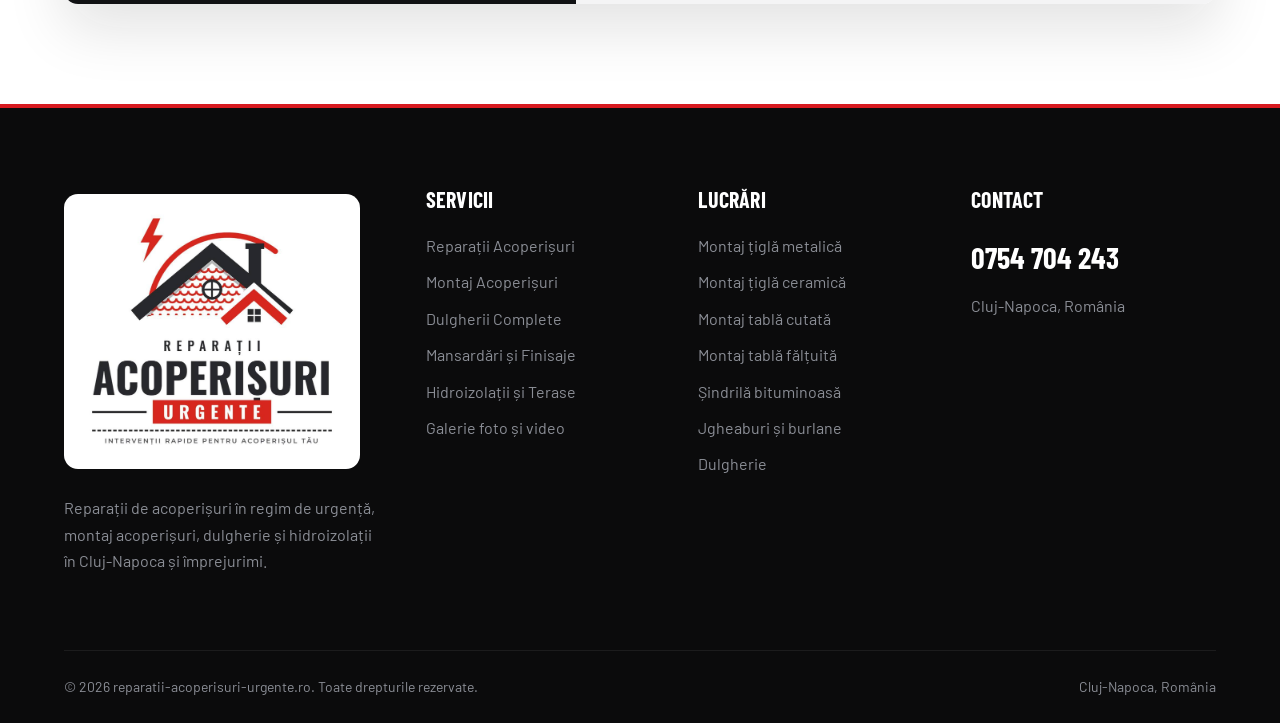
==== commit 444de5b8: "Logo mai mare în header, REPARAȚII mai mare și bold Co-Authored-By: Claude Opus 5.5 <noreply@anthrop" ====
--- a/index.html
+++ b/index.html
@@ -15,12 +15,12 @@
 <link rel="preconnect" href="https://fonts.googleapis.com">
 <link rel="preconnect" href="https://fonts.gstatic.com" crossorigin>
 <link href="https://fonts.googleapis.com/css2?family=Barlow:wght@400;500;600;700&family=Barlow+Condensed:wght@600;700;800&family=Montserrat:wght@500;600;700;800;900&display=swap" rel="stylesheet">
-<link rel="stylesheet" href="css/style.css?v=5">
+<link rel="stylesheet" href="css/style.css?v=6">
 <script type="application/ld+json">{"@context":"https://schema.org","@type":"RoofingContractor","name":"Reparații Acoperișuri Urgente","telephone":"+40754704243","address":{"@type":"PostalAddress","addressLocality":"Cluj-Napoca","addressCountry":"RO"},"areaServed":"Cluj-Napoca și împrejurimi","url":"https://reparatii-acoperisuri-urgente.ro/"}</script>
 </head>
 <body>
 <header class="header"><div class="wrap hd">
-  <a class="logo" href="index.html" aria-label="Reparații Acoperișuri Urgente"><span class="logo-wrap"><img class="logo-img" src="img/logo-header.png?v=2" alt="Reparații Acoperișuri Urgente"><span class="logo-tag">Intervenții rapide pentru acoperișul tău</span></span></a>
+  <a class="logo" href="index.html" aria-label="Reparații Acoperișuri Urgente"><span class="logo-wrap"><img class="logo-img" src="img/logo-header.png?v=3" alt="Reparații Acoperișuri Urgente"><span class="logo-tag">Intervenții rapide pentru acoperișul tău</span></span></a>
   <div class="hd-right">
   <div class="hd-top">
     <span class="chip"><i><svg viewBox="0 0 24 24" fill="none" stroke="currentColor" stroke-width="2"><path d="M12 22s7-6.2 7-12a7 7 0 0 0-14 0c0 5.8 7 12 7 12z"/><circle cx="12" cy="10" r="2.6"/></svg></i>Cluj-Napoca, România</span>
--- a/css/style.css
+++ b/css/style.css
@@ -519,3 +519,22 @@
 .hero .over { background: rgba(215,25,31,.85); border-color: rgba(255,255,255,.35); }
 .hero .btn-line { background: rgba(0,0,0,.35); }
 .hero h1 span { color: #fff; background: var(--accent); padding: 0 .18em .04em; border-radius: 8px; text-shadow: none; box-decoration-break: clone; -webkit-box-decoration-break: clone; }
+
+/* v6: logo mai mare în header */
+.logo-wrap .logo-img { height: 92px; }
+.logo-tag { font-size: 13px; }
+@media (max-width: 900px) {
+  .logo-wrap .logo-img { height: 54px; }
+  .logo-tag { font-size: 8px; }
+}
+@media (max-width: 640px) {
+  .logo-wrap .logo-img { height: 50px; }
+}
+@media (min-width: 901px) {
+  .logo { padding-right: 16px; }
+  .hd-bar { gap: 12px; padding-left: 30px; }
+  .nav > a, .nav .dd > span { padding-left: 8px; padding-right: 8px; font-size: 15.5px; }
+  .head-call b { font-size: 24px; }
+  .btn-cons { padding: 8px 14px; font-size: 16px; }
+}
+@media (min-width: 901px) and (max-width: 1240px) { .head-call { display: none; } }
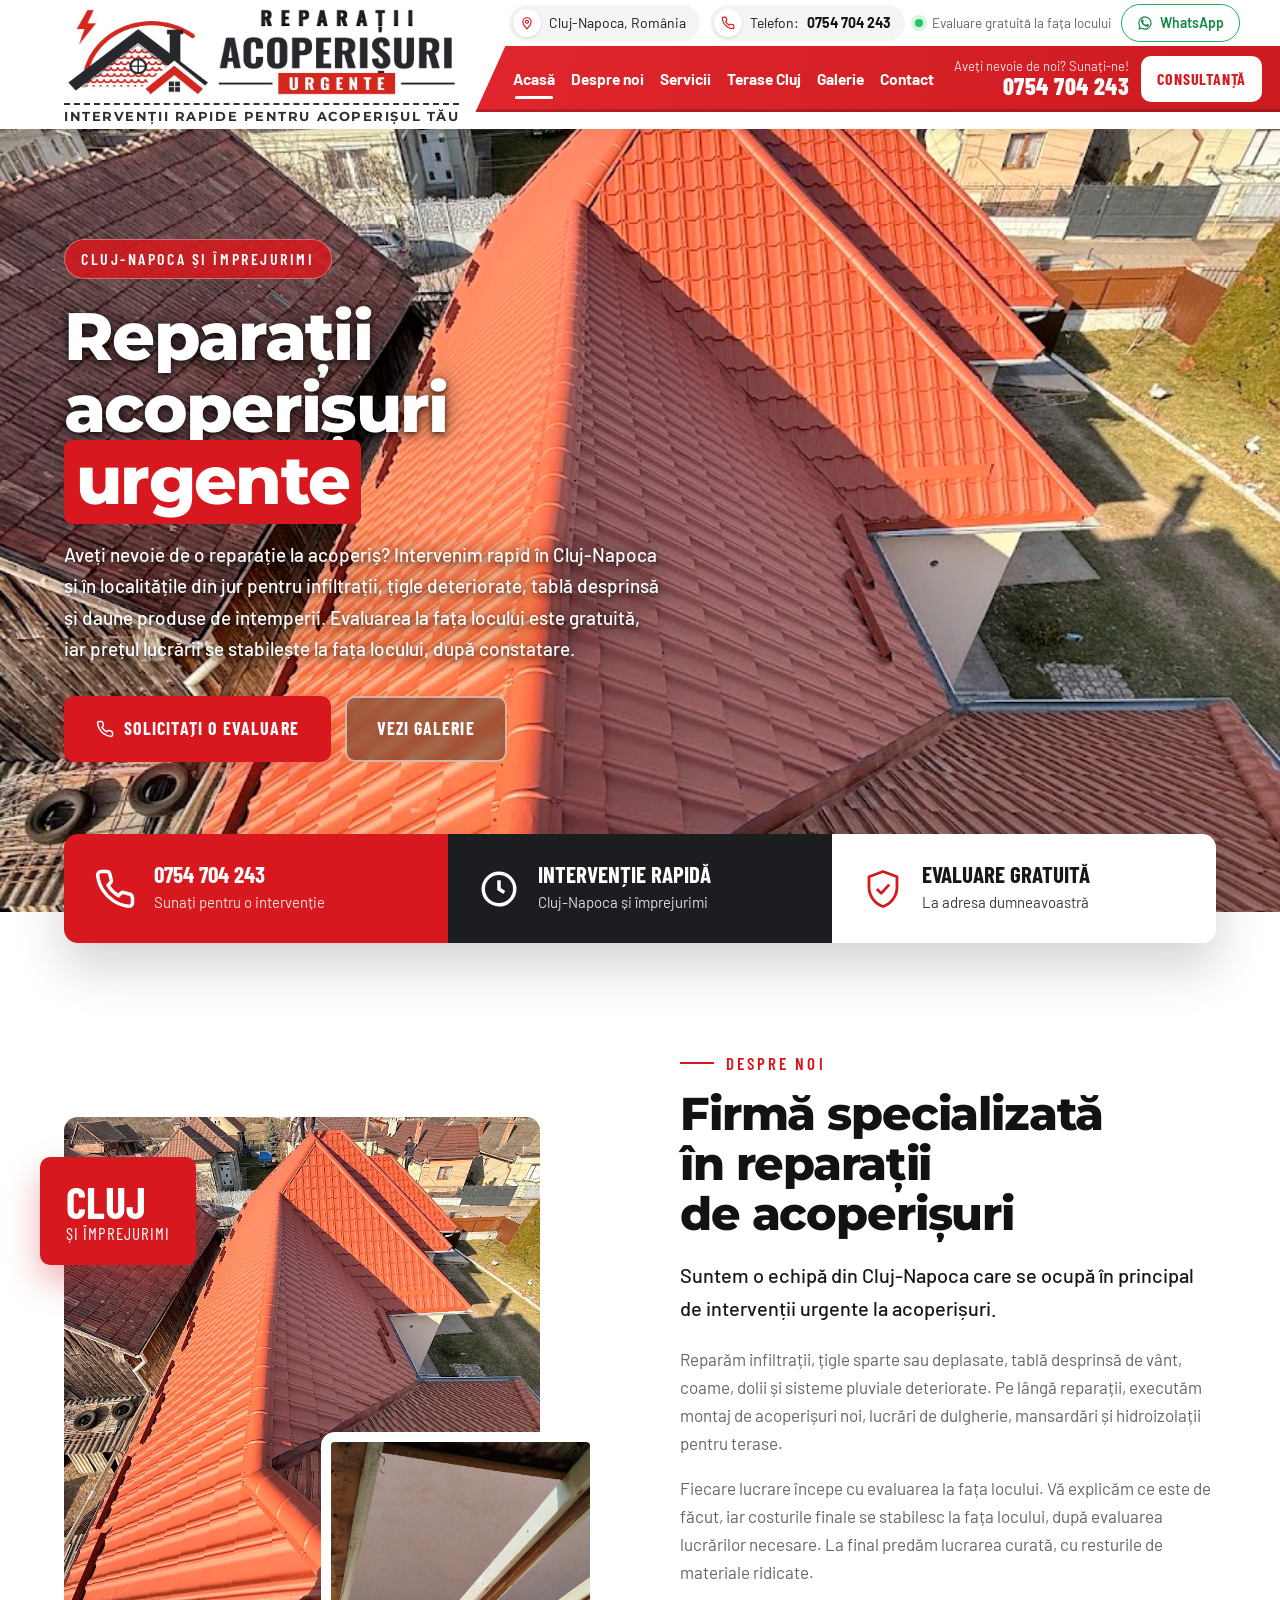
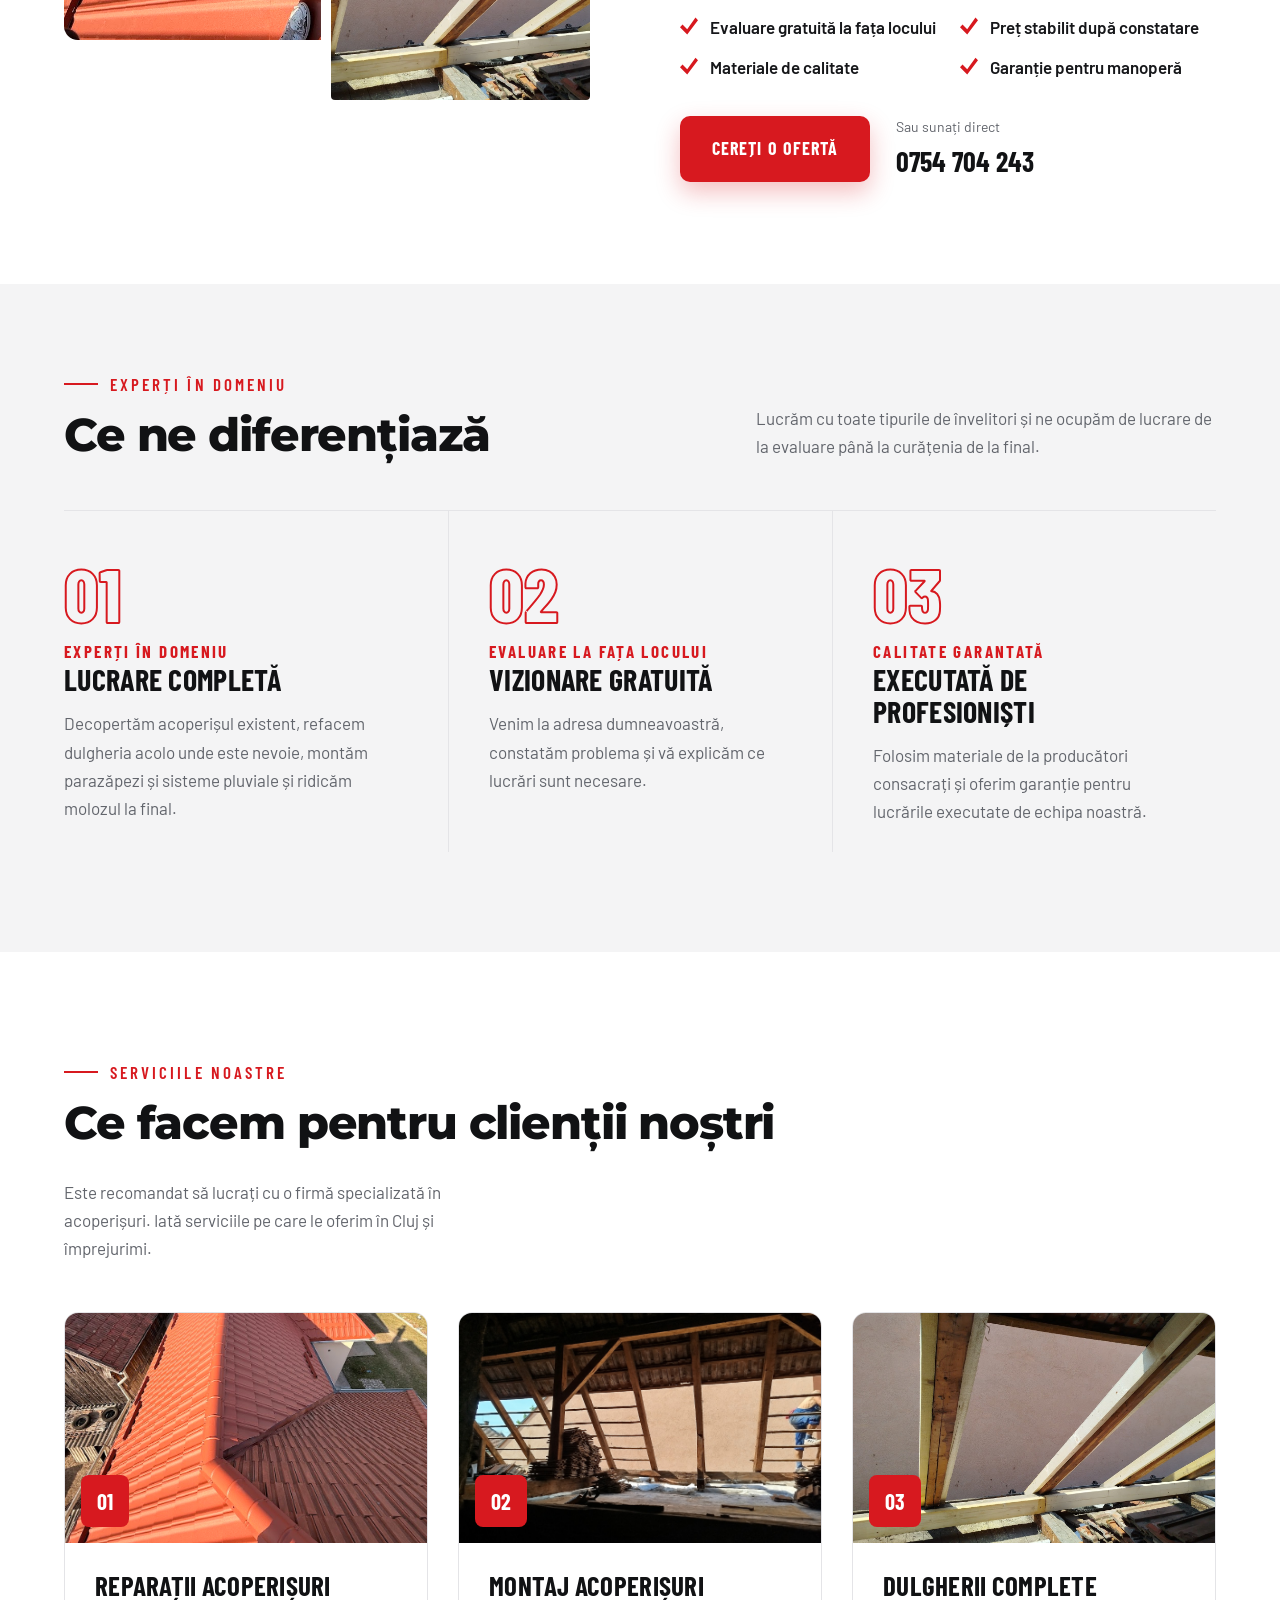
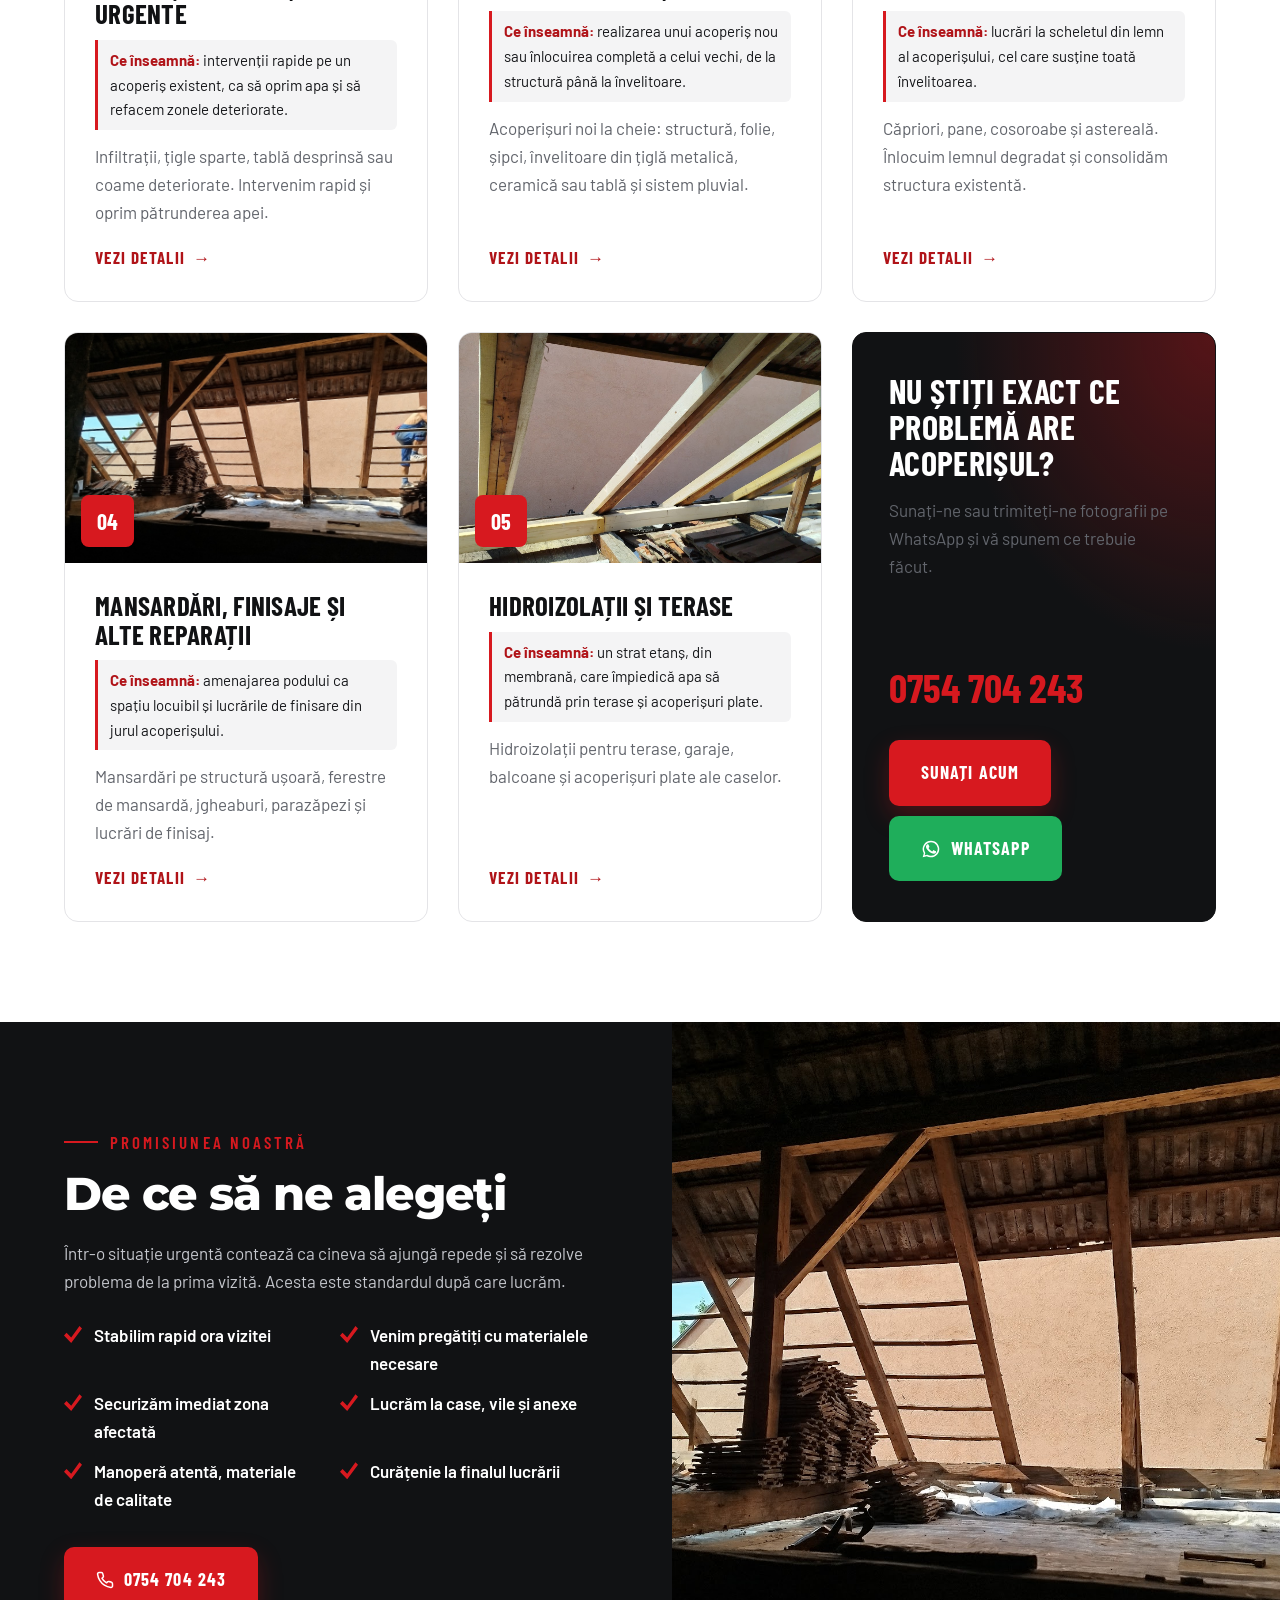
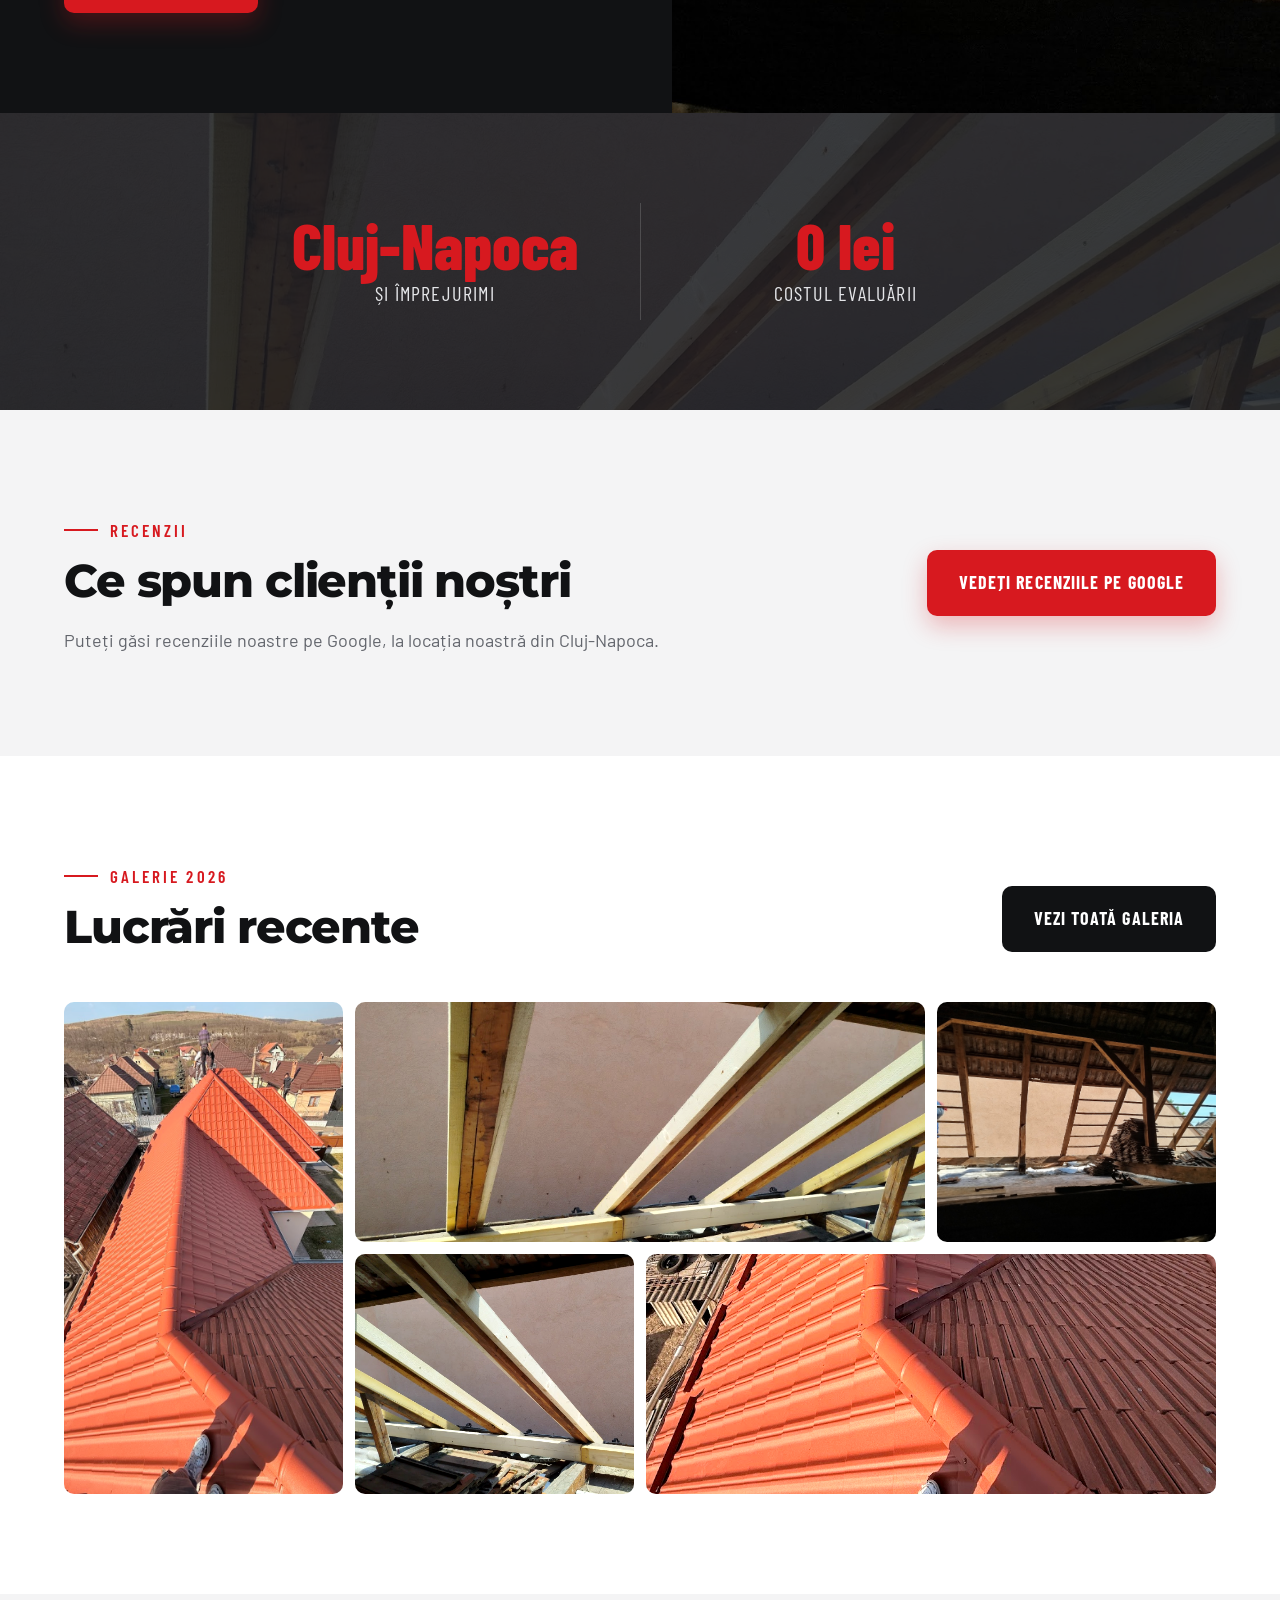
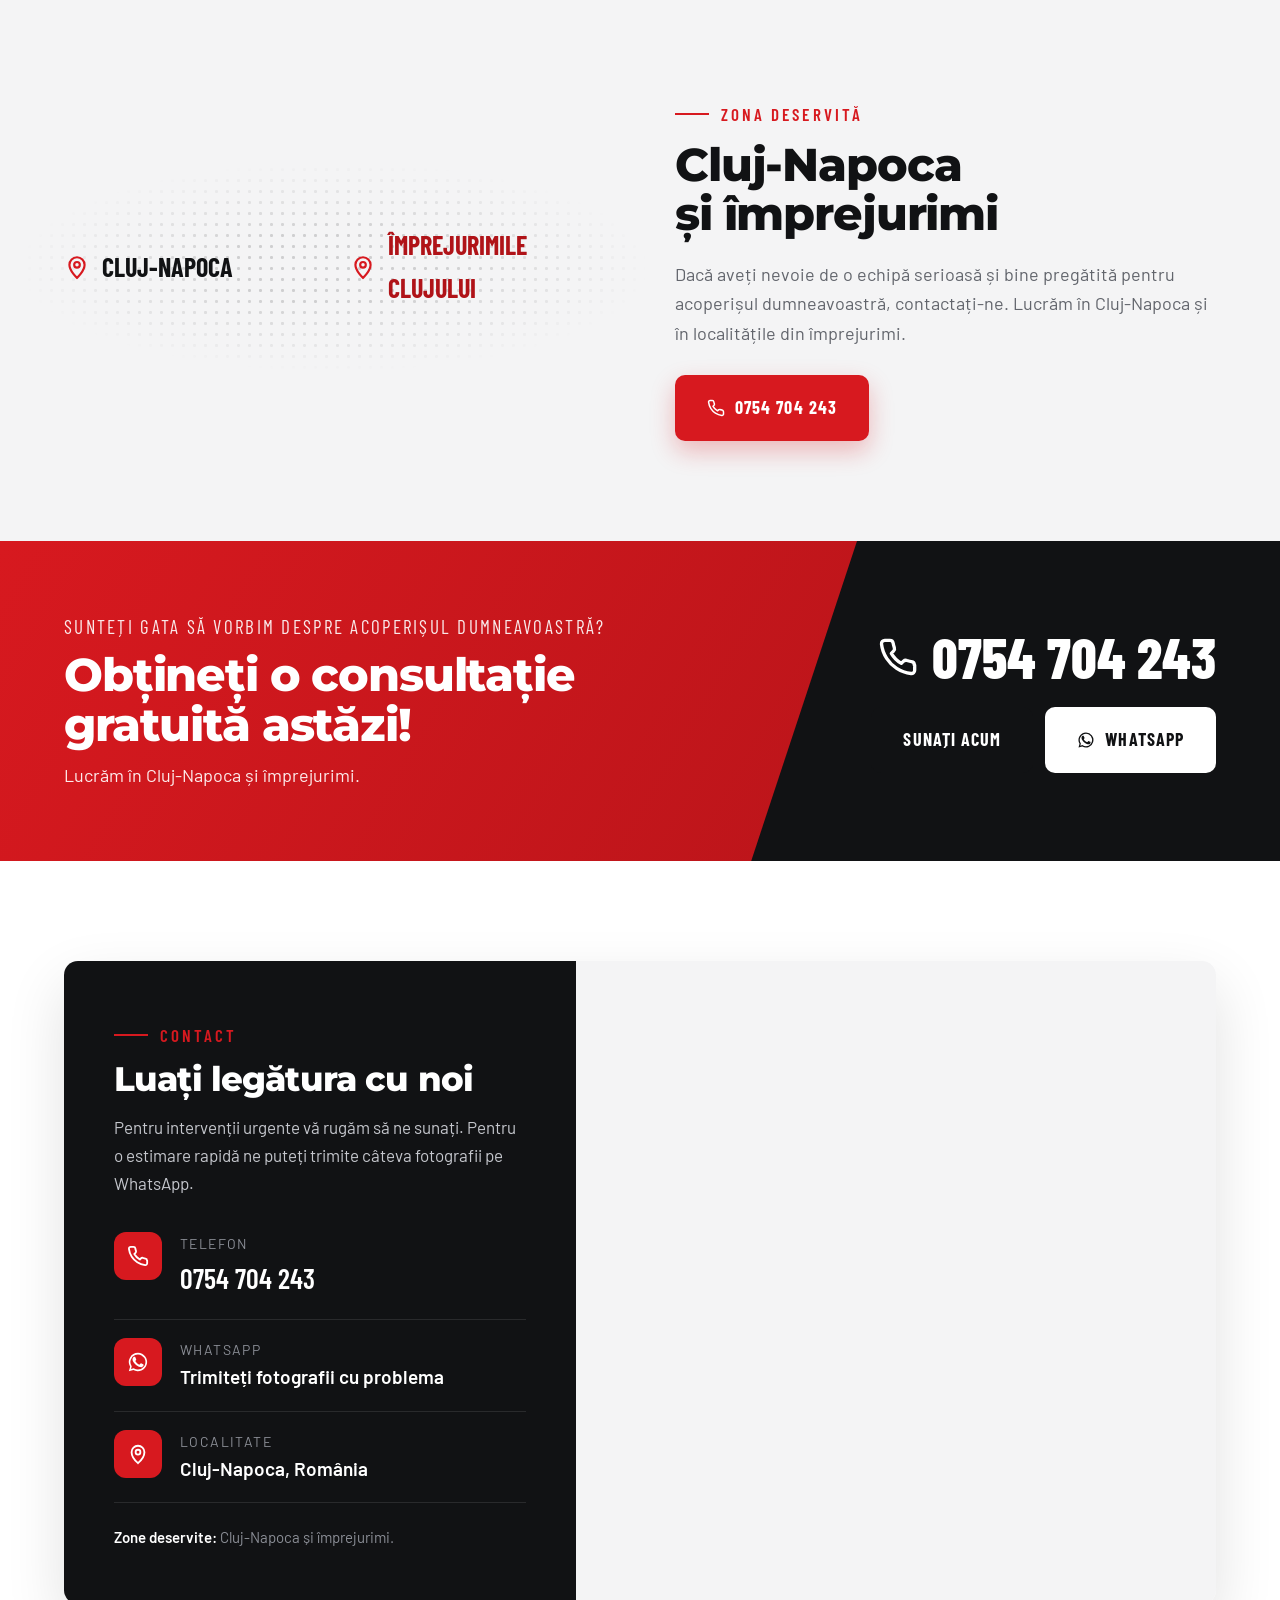
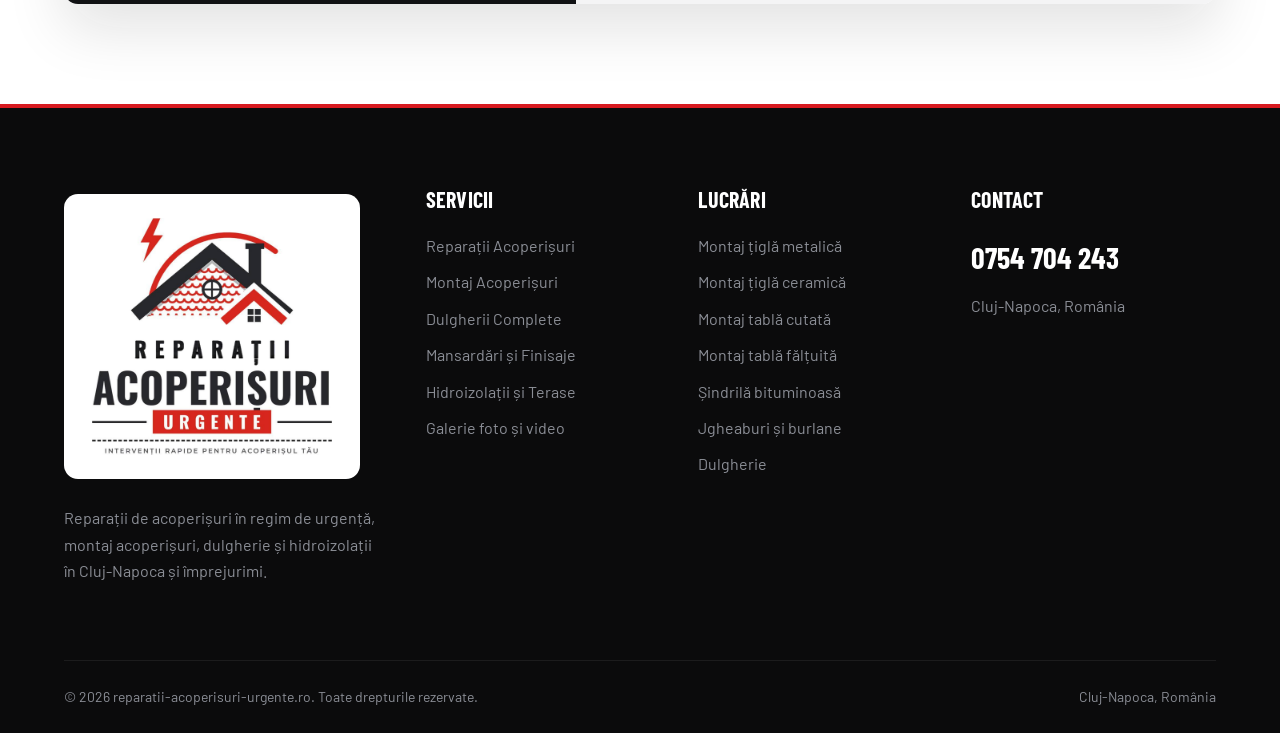
==== commit 9084b8b9: "REPARAȚII mai mare și bold și în logo-ul din footer; umbră gri eliminată Co-Authored-By: Claude Opus" ====
--- a/index.html
+++ b/index.html
@@ -20,7 +20,7 @@
 </head>
 <body>
 <header class="header"><div class="wrap hd">
-  <a class="logo" href="index.html" aria-label="Reparații Acoperișuri Urgente"><span class="logo-wrap"><img class="logo-img" src="img/logo-header.png?v=3" alt="Reparații Acoperișuri Urgente"><span class="logo-tag">Intervenții rapide pentru acoperișul tău</span></span></a>
+  <a class="logo" href="index.html" aria-label="Reparații Acoperișuri Urgente"><span class="logo-wrap"><img class="logo-img" src="img/logo-header.png?v=4" alt="Reparații Acoperișuri Urgente"><span class="logo-tag">Intervenții rapide pentru acoperișul tău</span></span></a>
   <div class="hd-right">
   <div class="hd-top">
     <span class="chip"><i><svg viewBox="0 0 24 24" fill="none" stroke="currentColor" stroke-width="2"><path d="M12 22s7-6.2 7-12a7 7 0 0 0-14 0c0 5.8 7 12 7 12z"/><circle cx="12" cy="10" r="2.6"/></svg></i>Cluj-Napoca, România</span>
@@ -214,7 +214,7 @@
 <footer class="footer"><div class="wrap">
   <div class="cols">
     <div>
-      <a href="index.html" class="logo"><span class="logo-card"><img src="img/logo-full.png" alt="Reparații Acoperișuri Urgente"></span></a>
+      <a href="index.html" class="logo"><span class="logo-card"><img src="img/logo-full.png?v=2" alt="Reparații Acoperișuri Urgente"></span></a>
       <p style="margin-top:20px">Reparații de acoperișuri în regim de urgență, montaj acoperișuri, dulgherie și hidroizolații în Cluj-Napoca și împrejurimi.</p>
     </div>
     <div><h4>Servicii</h4><ul><li><a href="reparatii-acoperisuri.html">Reparații Acoperișuri</a></li><li><a href="montaj-acoperisuri.html">Montaj Acoperișuri</a></li><li><a href="dulgherii-complete.html">Dulgherii Complete</a></li><li><a href="mansardari-finisaje.html">Mansardări și Finisaje</a></li><li><a href="hidroizolatii-terase.html">Hidroizolații și Terase</a></li><li><a href="galerie.html">Galerie foto și video</a></li></ul></div>
